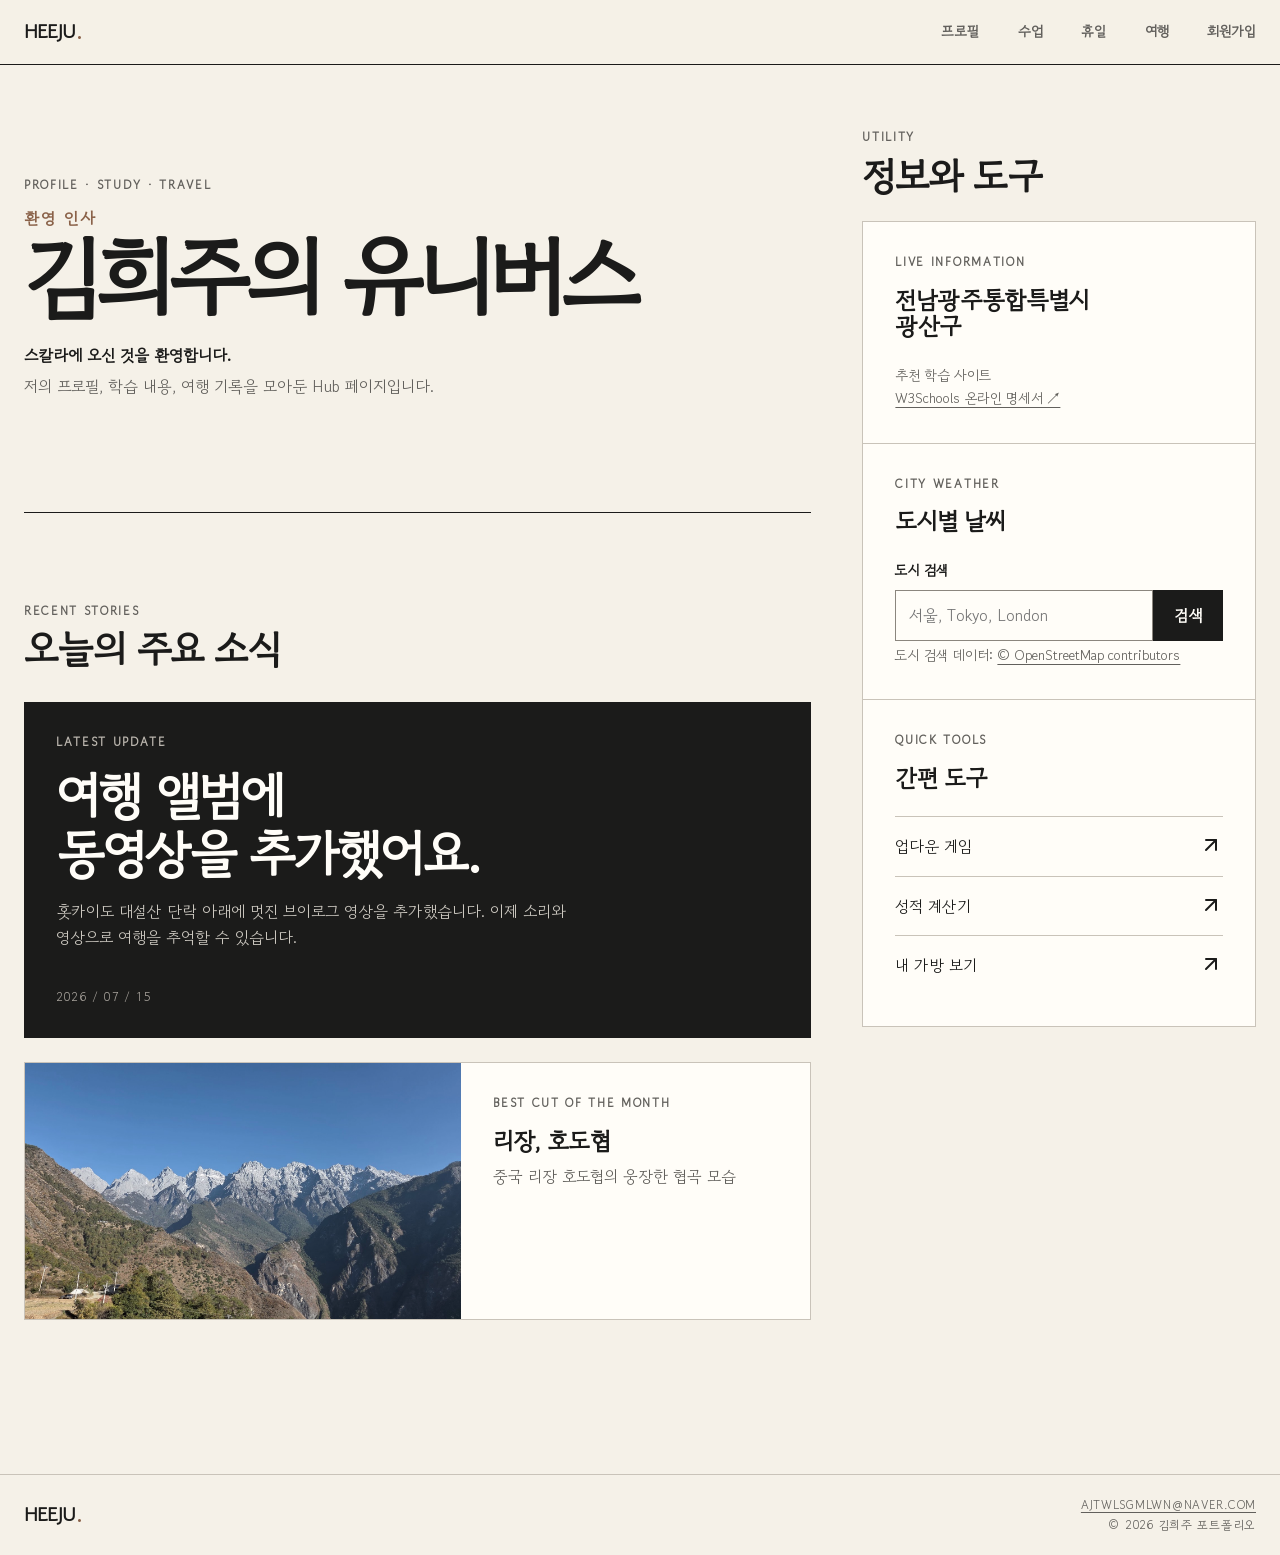
==== html/index.html @ 044ea1df "form 테두리 제거" ====
<!doctype html>
<html lang="ko">
  <head>
    <meta charset="UTF-8" />
    <meta name="viewport" content="width=device-width, initial-scale=1.0" />
    <meta name="description" content="김희주의 개인 포털" />
    <meta name="author" content="김희주" />
    <title>Welcome SKALA</title>
    <link rel="stylesheet" href="../css/style.css" />
  </head>
  <body>
    <header class="site-header">
      <div class="layout-container site-header__inner">
        <a
          class="site-brand"
          href="./index.html"
          aria-label="김희주의 유니버스 홈"
          aria-current="page"
          >HEEJU<span>.</span></a
        >
        <nav class="site-nav" aria-label="주요 메뉴">
          <ul>
            <li><a href="./myProfile.html">프로필</a></li>
            <li><a href="./myClass.html">수업</a></li>
            <li><a href="./holiday.html">휴일</a></li>
            <li><a href="./myTrip.html">여행</a></li>
            <li><a href="./signUp.html">회원가입</a></li>
          </ul>
        </nav>
      </div>
    </header>

    <main class="home-main">
        <div class="layout-container">
        <div class="home-dashboard">
          <div class="home-dashboard__primary">
            <section class="home-hero" aria-labelledby="home-title">
              <div class="home-hero__copy">
                <p class="eyebrow">PROFILE · STUDY · TRAVEL</p>
                <h1 id="home-title"><span>환영 인사</span>김희주의 유니버스</h1>
                <p class="home-hero__welcome">스칼라에 오신 것을 환영합니다.</p>
                <p class="hero-description">
                  저의 프로필, 학습 내용, 여행 기록을 모아둔 Hub 페이지입니다.
                </p>
              </div>
            </section>

            <section class="home-content" aria-labelledby="news-title">
              <div class="section-heading">
                <p class="eyebrow">RECENT STORIES</p>
                <h2 id="news-title">오늘의 주요 소식</h2>
              </div>
              <div class="content-grid">
                <article class="home-update-card">
                  <p class="eyebrow">LATEST UPDATE</p>
                  <h3>여행 앨범에<br />동영상을 추가했어요.</h3>
                  <p>
                    홋카이도 대설산 단락 아래에 멋진 브이로그 영상을
                    추가했습니다. 이제 소리와 영상으로 여행을 추억할 수
                    있습니다.
                  </p>
                  <time datetime="2026-07-15">2026 / 07 / 15</time>
                </article>
                <article class="home-photo-card">
                  <img
                    src="../media/리장.jpg"
                    alt="중국 리장 호도협의의 웅장한 협곡 모습(2025년 촬영)"
                  />
                  <div>
                    <p class="eyebrow">BEST CUT OF THE MONTH</p>
                    <h3>리장, 호도협</h3>
                    <p>중국 리장 호도협의 웅장한 협곡 모습</p>
                  </div>
                </article>
              </div>
            </section>
          </div>

          <aside class="home-utility" aria-labelledby="utility-title">
            <div class="section-heading section-heading--compact">
              <p class="eyebrow">UTILITY</p>
              <h2 id="utility-title">정보와 도구</h2>
            </div>
            <div class="utility-grid">
              <article class="home-location-panel">
                <p class="eyebrow">LIVE INFORMATION</p>
                <h3>전남광주통합특별시<br />광산구</h3>
                <p>
                  추천 학습 사이트<br /><a
                    href="https://www.w3schools.com"
                    target="_blank"
                    rel="noopener noreferrer"
                    >W3Schools 온라인 명세서 ↗</a
                  >
                </p>
              </article>
              <article class="home-weather-panel">
                <p class="eyebrow">CITY WEATHER</p>
                <h3>도시별 날씨</h3>
                <form id="city-search-form">
                  <label for="city-search-input">도시 검색</label>
                  <div class="search-row">
                    <input
                      type="text"
                      id="city-search-input"
                      placeholder="서울, Tokyo, London"
                      required
                    /><button type="submit">검색</button>
                  </div>
                </form>
                <select
                  id="city-select"
                  aria-label="검색 결과에서 도시 선택"
                  hidden
                >
                  <option value="">
                    -- 검색 결과에서 도시를 선택해주세요 --
                  </option>
                </select>
                <div id="weather-box" aria-live="polite" hidden></div>
                <small
                  >도시 검색 데이터:
                  <a
                    href="https://www.openstreetmap.org/copyright"
                    target="_blank"
                    rel="noopener noreferrer"
                    >© OpenStreetMap contributors</a
                  ></small
                >
              </article>
              <article class="home-tools-panel">
                <p class="eyebrow">QUICK TOOLS</p>
                <h3>간편 도구</h3>
                <button type="button" onclick="startUpDownGame()">
                  <span>업다운 게임</span>
                  <svg class="ui-icon" aria-hidden="true" viewBox="0 0 24 24">
                    <path d="M7 17 17 7" />
                    <path d="M7 7h10v10" />
                  </svg>
                </button>
                <button type="button" onclick="calculateGrade()">
                  <span>성적 계산기</span>
                  <svg class="ui-icon" aria-hidden="true" viewBox="0 0 24 24">
                    <path d="M7 17 17 7" />
                    <path d="M7 7h10v10" />
                  </svg>
                </button>
                <button type="button" onclick="showMyBag()">
                  <span>내 가방 보기</span>
                  <svg class="ui-icon" aria-hidden="true" viewBox="0 0 24 24">
                    <path d="M7 17 17 7" />
                    <path d="M7 7h10v10" />
                  </svg>
                </button>
              </article>
            </div>
          </aside>
        </div>
      </main>
    </div>

    <footer class="site-footer">
      <div class="layout-container site-footer__inner">
        <p class="site-brand">HEEJU<span>.</span></p>
        <div class="site-footer__meta">
          <a href="mailto:ajtwlsgmlwn@naver.com">AJTWLSGMLWN@NAVER.COM</a
          ><small>© 2026 김희주 포트폴리오</small>
        </div>
      </div>
    </footer>
    <script src="../script/upDown.js"></script>
    <script src="../script/grade.js"></script>
    <script src="../script/bag.js"></script>
    <script type="module" src="../script/realtimeInfo.js"></script>
    <script src="../script/backToTop.js"></script>
  </body>
</html>
---- css/style.css ----
@import url("https://fonts.googleapis.com/css2?family=Gowun+Dodum&display=swap");

/* ================================================================
   1. DESIGN TOKENS
   Shared values only. Page-specific values stay with their blocks.
   ================================================================ */

:root {
  --color-ink: #1b1b1a;
  --color-paper: #f5f1e8;
  --color-surface: #fffdf8;
  --color-muted: #62605c;
  --color-line: #c9c3b9;
  --color-line-strong: #8b867e;
  --color-accent: #8a6249;
  --color-accent-dark: #6f4d39;
  --color-mark: #e8dcc5;
  --color-error: #8c2f2f;

  --font-sans: "Gowun Dodum", -apple-system, BlinkMacSystemFont, "Segoe UI", sans-serif;
  --font-size-sm: 0.875rem;
  --font-size-xs: 0.75rem;
  --line-height-body: 1.65;

  --space-1: 0.5rem;
  --space-2: 1rem;
  --space-3: 1.5rem;
  --space-4: 2rem;
  --space-5: 3rem;
  --space-6: 4rem;
  --space-7: 6rem;

  --layout-max: 80rem;
  --content-max: 52rem;
  --border: 1px solid var(--color-line);
  --shadow-card: 0 0.75rem 2rem rgb(27 27 26 / 8%);
  --transition-fast: 200ms ease-out;
  --transition-base: 240ms ease-out;
}

/* ================================================================
   2. RESET AND DOCUMENT DEFAULTS
   Only intrinsic element behavior belongs here.
   ================================================================ */

*,
*::before,
*::after {
  box-sizing: border-box;
}

html {
  color-scheme: light;
  scroll-behavior: smooth;
}

body {
  min-width: 20rem;
  min-height: 100dvh;
  margin: 0;
  display: flex;
  flex-direction: column;
  overflow-wrap: break-word;
  color: var(--color-ink);
  background: var(--color-paper);
  font-family: var(--font-sans);
  line-height: var(--line-height-body);
  word-break: keep-all;
}

body > .layout-container {
  flex: 1 0 auto;
}

h1,
h2,
h3,
p,
figure,
dl,
dd {
  margin: 0;
}

ul,
ol {
  margin: 0;
}

a {
  color: inherit;
  text-decoration-thickness: 1px;
  text-underline-offset: 0.2em;
}

a:hover {
  text-decoration-color: var(--color-accent);
}

button,
input,
select,
textarea {
  font: inherit;
}

button,
input[type="submit"],
input[type="reset"] {
  cursor: pointer;
}

img,
video {
  display: block;
  max-width: 100%;
  height: auto;
}

audio {
  max-width: 100%;
}

:focus-visible {
  outline: 2px solid var(--color-accent);
  outline-offset: 3px;
}

::selection {
  color: var(--color-surface);
  background: var(--color-accent-dark);
}

.ui-icon {
  width: 1.15rem;
  height: 1.15rem;
  flex: 0 0 auto;
  fill: none;
  stroke: currentColor;
  stroke-width: 2;
  stroke-linecap: round;
  stroke-linejoin: round;
}

.back-to-top {
  --footer-lift: 0px;

  position: fixed;
  right: clamp(1rem, 3vw, 2rem);
  bottom: clamp(1rem, 3vw, 2rem);
  z-index: 100;
  width: 3rem;
  height: 3rem;
  padding: 0;
  display: grid;
  place-items: center;
  border: 1px solid var(--color-ink);
  border-radius: 0;
  color: var(--color-surface);
  background: var(--color-ink);
  box-shadow: var(--shadow-card);
  font-size: 1.25rem;
  line-height: 1;
  opacity: 0;
  pointer-events: none;
  transform: translateY(calc(var(--footer-lift) + 0.75rem));
  transition: background var(--transition-fast), opacity var(--transition-fast);
}

.back-to-top .ui-icon {
  width: 1.35rem;
  height: 1.35rem;
  transition: transform 160ms ease-out;
}

.back-to-top.is-visible {
  opacity: 1;
  pointer-events: auto;
  transform: translateY(var(--footer-lift));
}

.back-to-top:hover {
  background: var(--color-accent-dark);
  transform: translateY(var(--footer-lift));
}

.back-to-top:hover .ui-icon {
  transform: translateY(-2px);
}

/* ================================================================
   3. SHARED TYPOGRAPHY
   ================================================================ */

h1,
h2,
h3 {
  line-height: 1.12;
  text-wrap: balance;
}

h1 {
  font-size: clamp(2.5rem, 6vw, 4.75rem);
  letter-spacing: -0.055em;
}

h2 {
  font-size: clamp(1.65rem, 3vw, 2.5rem);
  letter-spacing: -0.04em;
}

h3 {
  font-size: clamp(1.15rem, 2vw, 1.5rem);
  letter-spacing: -0.025em;
}

.eyebrow {
  color: var(--color-muted);
  font-size: var(--font-size-xs);
  font-weight: 700;
  letter-spacing: 0.14em;
  line-height: 1.4;
  text-transform: uppercase;
}

small,
.form-hint {
  color: var(--color-muted);
  font-size: var(--font-size-xs);
}

mark {
  padding: 0.08em 0.28em;
  color: inherit;
  background: var(--color-mark);
}

/* ================================================================
   4. SHARED LAYOUT
   layout-* controls width/position. It does not style content.
   ================================================================ */

.layout-container {
  width: min(calc(100% - 3rem), var(--layout-max));
  margin-inline: auto;
}

.page-main {
  width: 100%;
  max-width: 70rem;
  margin-inline: auto;
  padding-block: clamp(var(--space-4), 5vw, var(--space-6));
  text-align: center;
}

.page-main--narrow {
  max-width: var(--content-max);
}

.page-heading {
  max-width: 46rem;
  margin-inline: auto;
  margin-bottom: clamp(var(--space-4), 4vw, var(--space-5));
  animation: enter-up 420ms ease-out both;
}

.page-heading .eyebrow {
  margin-bottom: var(--space-2);
}

.page-heading h1 {
  margin-bottom: var(--space-3);
}

.page-heading > p:last-child {
  max-width: 40rem;
  margin-inline: auto;
  color: var(--color-muted);
  font-size: clamp(1rem, 2vw, 1.125rem);
}

.section-heading {
  margin-inline: auto;
  margin-bottom: var(--space-4);
  text-align: center;
}

.section-heading .eyebrow {
  margin-bottom: var(--space-1);
}

.section-heading--compact {
  margin-bottom: var(--space-3);
}

.page-main > section + section {
  margin-top: clamp(var(--space-6), 9vw, var(--space-7));
}

/* ================================================================
   5. SHARED SITE REGIONS
   site-* is reused without page-specific layout assumptions.
   ================================================================ */

.site-header {
  position: relative;
  z-index: 100;
  flex: 0 0 auto;
  border-bottom: 1px solid var(--color-ink);
  background: rgb(245 241 232 / 96%);
}

.site-header__inner {
  min-height: 4rem;
  display: flex;
  align-items: center;
  justify-content: space-between;
  gap: var(--space-4);
}

.site-brand {
  flex: 0 0 auto;
  color: var(--color-ink);
  font-size: 1.25rem;
  font-weight: 700;
  letter-spacing: -0.045em;
  line-height: 1;
  text-decoration: none;
}

.site-brand span {
  color: var(--color-accent);
}

a.site-brand {
  padding: 0.12em 0.18em;
  margin: -0.12em -0.18em;
  background-image: linear-gradient(var(--color-mark), var(--color-mark));
  background-position: left center;
  background-repeat: no-repeat;
  background-size: 0 100%;
  transition: background-size 240ms ease-out;
}

a.site-brand:hover,
a.site-brand:focus-visible {
  background-size: 100% 100%;
}

.site-nav {
  min-width: 0;
  align-self: stretch;
}

.site-nav ul {
  height: 100%;
  padding: 0;
  display: flex;
  align-items: stretch;
  gap: clamp(1.25rem, 3vw, 2.75rem);
  list-style: none;
}

.site-nav li {
  display: flex;
  align-items: center;
}

.site-nav a {
  position: relative;
  padding: 0.1em 0.16em;
  margin: -0.1em -0.16em;
  display: flex;
  align-items: center;
  color: var(--color-muted);
  background-image: linear-gradient(var(--color-mark), var(--color-mark));
  background-position: left center;
  background-repeat: no-repeat;
  background-size: 0 100%;
  font-size: var(--font-size-sm);
  font-weight: 600;
  text-decoration: none;
  transition: color var(--transition-fast), background-size 240ms ease-out;
}

.site-nav a:hover,
.site-nav a[aria-current="page"] {
  color: var(--color-ink);
}

.site-nav a:hover,
.site-nav a:focus-visible,
.site-nav a[aria-current="page"] {
  background-size: 100% 100%;
}

.site-footer {
  flex: 0 0 auto;
  border-top: var(--border);
}

.site-footer__inner {
  min-height: 5rem;
  padding-block: var(--space-2);
  display: flex;
  align-items: center;
  justify-content: space-between;
  gap: var(--space-4);
}

.site-footer__meta {
  display: flex;
  flex-direction: column;
  align-items: flex-end;
  color: var(--color-muted);
  font-size: var(--font-size-xs);
  letter-spacing: 0.06em;
}

/* ================================================================
   6. SHARED CONTENT COMPONENTS
   ================================================================ */

.profile-section {
  padding-top: var(--space-4);
  border-top: 1px solid var(--color-line-strong);
}

.profile-section + .profile-section {
  margin-top: var(--space-5);
}

.profile-section ul,
.profile-section ol {
  display: inline-block;
  padding-left: 1.4rem;
  text-align: left;
}

.profile-section li + li {
  margin-top: var(--space-1);
}

.profile-section dl {
  display: grid;
  grid-template-columns: minmax(6rem, 0.28fr) 1fr;
  border-top: var(--border);
  text-align: left;
}

.profile-section dt,
.profile-section dd {
  padding-block: var(--space-3);
  border-bottom: var(--border);
}

.profile-section dt {
  padding-right: var(--space-3);
  font-weight: 700;
}

.profile-section dd {
  color: var(--color-muted);
}

/* ================================================================
   7. SHARED FORM AND TABLE COMPONENTS
   ================================================================ */

.signup-form {
  display: grid;
  gap: var(--space-4);
  text-align: left;
}

.form-required-note,
.form-submit-note {
  color: var(--color-muted);
  font-size: var(--font-size-sm);
}

.form-required-note {
  margin-bottom: calc(var(--space-3) * -1);
  text-align: right;
}

.required-mark,
.form-required-note span {
  color: var(--color-error);
}

.optional-mark {
  margin-left: 0.35rem;
  color: var(--color-muted);
  font-size: var(--font-size-xs);
  font-weight: 400;
}

.signup-form fieldset {
  min-width: 0;
  margin: 0;
  padding: var(--space-4);
  border: var(--border);
  background: rgb(255 253 248 / 62%);
}

.signup-form legend {
  padding-inline: var(--space-1);
  font-size: 1.25rem;
  font-weight: 700;
}

.signup-form legend span {
  margin-right: 0.4rem;
  color: var(--color-accent);
  font-size: var(--font-size-xs);
  letter-spacing: 0.08em;
  vertical-align: middle;
}

.fieldset-description {
  margin-bottom: var(--space-4);
  color: var(--color-muted);
  font-size: var(--font-size-sm);
}

.form-grid {
  display: grid;
  gap: var(--space-3);
}

.form-grid--two {
  grid-template-columns: repeat(2, minmax(0, 1fr));
}

.form-grid + .form-field {
  margin-top: var(--space-3);
}

.form-grid .form-field + .form-field {
  margin-top: 0;
}

.form-field + .form-field {
  margin-top: var(--space-3);
}

.form-field > label,
.form-label {
  display: block;
  margin-bottom: var(--space-1);
  font-size: var(--font-size-sm);
  font-weight: 700;
}

.form-hint {
  display: block;
  margin-top: 0.35rem;
}

.form-error {
  min-height: 1.25rem;
  margin-top: 0.25rem;
  display: block;
  color: var(--color-error);
  font-size: var(--font-size-xs);
}

.form-counter {
  margin-top: 0.35rem;
  display: block;
  color: var(--color-muted);
  font-size: var(--font-size-xs);
  text-align: right;
}

.visually-hidden {
  position: absolute;
  width: 1px;
  height: 1px;
  padding: 0;
  margin: -1px;
  overflow: hidden;
  clip: rect(0 0 0 0);
  white-space: nowrap;
  border: 0;
}

.signup-form input[type="text"],
.signup-form input[type="password"],
.signup-form input[type="date"],
.signup-form select,
.signup-form textarea,
.home-weather-panel input,
.home-weather-panel select {
  width: 100%;
  min-height: 2.9rem;
  padding: 0.7rem 0.8rem;
  border: 1px solid var(--color-line-strong);
  border-radius: 0;
  color: var(--color-ink);
  background: var(--color-surface);
}

.signup-form textarea {
  min-height: 8rem;
  resize: none;
}

.signup-form input:focus,
.signup-form select:focus,
.signup-form textarea:focus {
  border-color: var(--color-accent);
  outline: 0;
}

.home-weather-panel input:focus,
.home-weather-panel select:focus {
  border-color: var(--color-accent);
  outline: 0;
}

.signup-form input[aria-invalid="true"] {
  border-color: var(--color-error);
}

.password-field {
  position: relative;
}

.password-field input {
  padding-right: 4.75rem;
}

.password-toggle {
  position: absolute;
  top: 50%;
  right: 0.45rem;
  min-width: 3.5rem;
  min-height: 2rem;
  padding-inline: 0.65rem;
  border: 0;
  color: var(--color-muted);
  background: transparent;
  font-size: var(--font-size-xs);
  font-weight: 700;
  transform: translateY(-50%);
}

.password-toggle:hover {
  color: var(--color-accent-dark);
  background: var(--color-paper);
}

.form-email {
  display: grid;
  grid-template-columns: minmax(0, 1fr) auto minmax(10rem, 0.8fr);
  align-items: center;
  gap: var(--space-1);
}

.form-email #emailCustomDomain {
  grid-column: 1 / -1;
}

.choice-group {
  display: flex;
  flex-wrap: wrap;
  gap: var(--space-1) var(--space-3);
}

.choice-group--stacked {
  flex-direction: column;
  align-items: flex-start;
}

.choice-group label {
  display: inline-flex;
  align-items: center;
  gap: 0.4rem;
  color: var(--color-muted);
  font-size: var(--font-size-sm);
}

.choice-group input {
  accent-color: var(--color-accent-dark);
}

.choice-group--cards {
  display: grid;
  grid-template-columns: repeat(3, minmax(0, 1fr));
  gap: var(--space-1);
}

.choice-group--cards label {
  position: relative;
  min-height: 3rem;
  padding: 0.7rem 0.8rem;
  justify-content: space-between;
  border: var(--border);
  background: var(--color-surface);
  cursor: pointer;
  transition: border-color var(--transition-fast), background var(--transition-fast);
}

.choice-group--cards input {
  position: absolute;
  width: 1px;
  height: 1px;
  margin: -1px;
  overflow: hidden;
  clip: rect(0 0 0 0);
  white-space: nowrap;
  opacity: 0;
}

.choice-group--cards label:focus-within {
  outline: 2px solid var(--color-accent);
  outline-offset: 2px;
}

.choice-check {
  opacity: 0;
  transform: scale(0.75);
  transition: opacity var(--transition-fast), transform var(--transition-fast);
}

.choice-group--cards label:has(input:checked) .choice-check {
  opacity: 1;
  transform: scale(1);
}

.choice-group--cards label:hover,
.choice-group--cards label:has(input:checked) {
  border-color: var(--color-accent);
  color: var(--color-ink);
  background: var(--color-mark);
}

.choice-group--interests {
  grid-template-columns: repeat(2, minmax(0, 1fr));
}

.choice-group--gender {
  grid-template-columns: repeat(2, minmax(0, 1fr));
}

.form-actions {
  display: flex;
  flex-wrap: wrap;
  gap: var(--space-1);
}

.form-submit-note {
  margin-bottom: calc(var(--space-3) * -1);
}

.form-actions input[type="submit"] {
  flex: 1 1 14rem;
}

.form-actions input,
.home-weather-panel button {
  min-height: 2.9rem;
  padding: 0.7rem 1.25rem;
  border: 1px solid var(--color-ink);
  border-radius: 0;
  font-weight: 700;
  transition: color var(--transition-fast), background var(--transition-fast), transform var(--transition-fast);
}

.form-actions input[type="submit"],
.home-weather-panel button {
  color: var(--color-surface);
  background: var(--color-ink);
}

.form-actions input[type="reset"] {
  color: var(--color-ink);
  background: transparent;
}

.form-actions input:hover,
.home-weather-panel button:hover {
  transform: translateY(-1px);
}

.form-actions input[type="submit"]:hover,
.home-weather-panel button:hover {
  background: var(--color-accent-dark);
}

.form-actions input[type="reset"]:hover {
  background: var(--color-surface);
}

.table-scroll {
  width: min(100%, 56rem);
  margin-inline: auto;
  overflow-x: auto;
  border: var(--border);
  background: var(--color-surface);
  box-shadow: 0 0.5rem 1.5rem rgb(27 27 26 / 5%);
  scrollbar-color: var(--color-line-strong) var(--color-paper);
}

.class-table {
  width: 100%;
  min-width: 54rem;
  border-collapse: separate;
  border-spacing: 0;
  table-layout: fixed;
}

.class-table caption {
  padding: var(--space-2) var(--space-3);
  color: var(--color-muted);
  background: var(--color-paper);
  font-size: var(--font-size-sm);
  font-weight: 600;
  text-align: center;
}

.class-table th,
.class-table td {
  padding: 0.8rem var(--space-2);
  border-left: 1px solid var(--color-line);
  border-bottom: 1px solid var(--color-line);
  line-height: 1.45;
  text-align: center;
  vertical-align: middle;
}

.class-table tr > :first-child {
  border-left: 0;
  box-shadow: none;
}

.class-table thead th {
  position: sticky;
  top: 0;
  z-index: 1;
  border-top: 1px solid var(--color-ink);
  border-bottom-color: var(--color-ink);
  color: var(--color-surface);
  background: var(--color-ink);
  font-size: var(--font-size-sm);
  letter-spacing: 0.04em;
}

.class-table thead th:first-child {
  width: 6rem;
}

.class-table tbody th {
  width: 6rem;
  color: var(--color-muted);
  background: #f1eee7;
  font-size: var(--font-size-xs);
  font-weight: 700;
  letter-spacing: 0.02em;
  white-space: nowrap;
}

.class-table tbody th time {
  display: block;
  color: inherit;
  font: inherit;
  line-height: 1.35;
}

.class-table tbody th time + .visually-hidden + time {
  margin-top: 0.2rem;
}

.class-table tbody th time + .visually-hidden + time::before {
  color: var(--color-line-strong);
  content: "~ ";
  font-weight: 400;
}

.class-table__course {
  color: var(--color-ink);
  font-size: var(--font-size-sm);
  font-weight: 700;
  transition: box-shadow var(--transition-fast), filter var(--transition-fast);
}

.class-table__course:hover {
  position: relative;
  box-shadow: inset 0 0 0 2px var(--color-accent);
  filter: brightness(0.98);
}

.class-table__empty {
  color: var(--color-muted);
  background: #f5f2ec;
  font-size: var(--font-size-xs);
}

.class-table__course--team {
  background: #eee6d8;
}

.class-table__course--frontend {
  background: #e5eee7;
}

.class-table__course--data {
  background: #e4ebf0;
}

.class-table__course--backend {
  background: #eee8e1;
}

.class-table__course--cloud {
  background: #e9e7ef;
}

.class-table__course--ai {
  background: #efe6e4;
}

.class-table__break th,
.class-table__break td {
  color: var(--color-accent-dark);
  background: var(--color-mark);
  font-size: var(--font-size-xs);
  font-weight: 700;
  letter-spacing: 0.12em;
}

.class-table tbody tr:last-child > *,
.class-table tbody tr:nth-last-child(2) > td[rowspan="2"],
.class-table tbody tr:nth-last-child(3) > td[rowspan="3"],
.class-table tbody tr:nth-last-child(4) > td[rowspan="4"] {
  border-bottom: 0;
}

/* ================================================================
   8. HOME PAGE — page-specific classes use the home-* prefix.
   ================================================================ */

.home-main {
  padding-bottom: var(--space-6);
}

.home-main .section-heading,
.home-utility .section-heading {
  margin-inline: 0;
  text-align: left;
}

.home-dashboard {
  display: grid;
  grid-template-columns: minmax(0, 8fr) minmax(18rem, 4fr);
  gap: clamp(var(--space-4), 4vw, var(--space-6));
  align-items: start;
}

.home-dashboard__primary {
  min-width: 0;
}

.home-hero {
  min-height: 28rem;
  padding-block: clamp(var(--space-4), 5vw, var(--space-6));
  display: flex;
  align-items: center;
  border-bottom: 1px solid var(--color-ink);
}

.home-hero__copy {
  max-width: 48rem;
  animation: enter-up 480ms ease-out both;
}

.home-hero__copy > .eyebrow {
  margin-bottom: var(--space-2);
}

.home-hero h1 {
  margin-bottom: var(--space-3);
  font-size: clamp(3.25rem, 7vw, 6.5rem);
  line-height: 0.94;
  letter-spacing: -0.07em;
}

.home-hero h1 span {
  display: block;
  margin-bottom: 0.5rem;
  color: var(--color-accent);
  font-size: 0.18em;
  letter-spacing: 0.12em;
  line-height: 1;
}

.home-hero__welcome {
  margin-bottom: 0.3rem;
  font-weight: 700;
}

.hero-description {
  max-width: 36rem;
  color: var(--color-muted);
}

.home-content {
  padding-block: clamp(var(--space-5), 7vw, var(--space-7));
}

.content-grid {
  display: grid;
  gap: var(--space-3);
}

.home-update-card {
  min-height: 21rem;
  padding: clamp(var(--space-3), 4vw, var(--space-4));
  display: flex;
  flex-direction: column;
  color: var(--color-surface);
  background: var(--color-ink);
}

.home-update-card .eyebrow {
  color: #bbb6ae;
}

.home-update-card h3 {
  margin-block: var(--space-2);
  color: inherit;
  font-size: clamp(2rem, 4vw, 3.2rem);
  letter-spacing: -0.055em;
}

.home-update-card > p:not(.eyebrow) {
  max-width: 34rem;
  color: #ccc8c0;
}

.home-update-card time {
  margin-top: auto;
  color: #aaa59e;
  font-size: var(--font-size-xs);
  letter-spacing: 0.1em;
}

.home-photo-card {
  display: grid;
  grid-template-columns: minmax(0, 1fr) minmax(15rem, 0.8fr);
  border: var(--border);
  background: var(--color-surface);
  transition: transform var(--transition-base), box-shadow var(--transition-base);
}

.home-photo-card:hover {
  transform: translateY(-3px);
  box-shadow: var(--shadow-card);
}

.home-photo-card img {
  width: 100%;
  height: 100%;
  min-height: 16rem;
  object-fit: cover;
  filter: saturate(0.75);
}

.home-photo-card > div {
  padding: var(--space-4);
}

.home-photo-card h3 {
  margin-block: var(--space-2) var(--space-1);
}

.home-photo-card > div > p:last-child {
  color: var(--color-muted);
}

.home-utility {
  position: sticky;
  top: var(--space-3);
  padding-top: clamp(var(--space-4), 5vw, var(--space-6));
}

.utility-grid {
  border: var(--border);
  background: var(--color-surface);
}

.utility-grid article {
  padding: var(--space-4);
}

.utility-grid article + article {
  border-top: var(--border);
}

.utility-grid h3 {
  margin-block: var(--space-2) var(--space-3);
}

.home-location-panel > p:last-child,
.home-weather-panel small {
  color: var(--color-muted);
  font-size: var(--font-size-sm);
}

.home-location-panel a,
.home-weather-panel a {
  text-decoration: underline;
}

.home-weather-panel label {
  display: block;
  margin-bottom: var(--space-1);
  font-size: var(--font-size-sm);
  font-weight: 700;
}

.search-row {
  position: relative;
  display: grid;
  grid-template-columns: minmax(0, 1fr) auto;
}

.search-row input:focus,
.search-row button:focus {
  outline: 0;
}

#city-select {
  margin-top: var(--space-2);
}

#weather-box {
  min-height: 5.5rem;
  margin-block: var(--space-2);
  padding: var(--space-2);
  color: var(--color-muted);
  background: var(--color-paper);
  font-size: var(--font-size-sm);
}

#weather-box h3 {
  margin-bottom: var(--space-1);
  color: var(--color-ink);
  font-size: 1rem;
}

#weather-box p + p {
  margin-top: 0.25rem;
}

.home-tools-panel button {
  width: 100%;
  padding: var(--space-2) 0;
  display: flex;
  justify-content: space-between;
  border: 0;
  border-top: var(--border);
  color: var(--color-ink);
  background: transparent;
  text-align: left;
  transition: color var(--transition-fast), padding var(--transition-fast);
}

.home-tools-panel button > span:first-child {
  padding: 0.08em 0.16em;
  margin: -0.08em -0.16em;
  background-image: linear-gradient(var(--color-mark), var(--color-mark));
  background-position: left center;
  background-repeat: no-repeat;
  background-size: 0 100%;
  transition: background-size 240ms ease-out;
}

.home-tools-panel button:hover > span:first-child,
.home-tools-panel button:focus-visible > span:first-child {
  background-size: 100% 100%;
}

.home-tools-panel button:hover {
  padding-inline: var(--space-1);
  color: var(--color-accent-dark);
}

.home-tools-panel .ui-icon {
  width: 1.5rem;
  height: 1.5rem;
}

/* ================================================================
   9. HOLIDAY PAGE — only schedule composition lives here.
   ================================================================ */

.holiday-schedule__grid {
  display: grid;
  grid-template-columns: repeat(3, minmax(0, 1fr));
  gap: var(--space-3);
}

.schedule-card {
  min-width: 0;
  padding-top: var(--space-3);
  border-top: 2px solid var(--color-ink);
}

.schedule-card h3 {
  margin-bottom: var(--space-3);
}

.schedule-item {
  padding-block: var(--space-2);
  border-top: var(--border);
}

.schedule-item time {
  display: block;
  margin-bottom: 0.25rem;
  color: var(--color-accent-dark);
  font-size: var(--font-size-xs);
  font-weight: 700;
  letter-spacing: 0.08em;
}

/* ================================================================
   10. TRIP PAGE — trip-card never affects unrelated cards.
   ================================================================ */

.trip-main {
  max-width: 68rem;
}

.trip-section-description {
  max-width: 34rem;
  margin: var(--space-2) auto 0;
  color: var(--color-muted);
  font-size: var(--font-size-sm);
}

.trip-soundtrack {
  padding-top: var(--space-4);
  border-top: 1px solid var(--color-line-strong);
}

.trip-soundtrack__bar {
  min-height: 5.5rem;
  padding: var(--space-3) var(--space-4);
  display: grid;
  grid-template-columns: minmax(11rem, 0.4fr) minmax(0, 1fr);
  align-items: center;
  gap: var(--space-4);
  border-block: var(--border);
  background: var(--color-surface);
}

.trip-soundtrack__meta {
  text-align: left;
}

.trip-soundtrack__meta .eyebrow {
  margin-bottom: 0.2rem;
}

.trip-soundtrack__meta > p:last-child {
  color: var(--color-ink);
  font-size: var(--font-size-sm);
  font-weight: 700;
}

.trip-soundtrack audio {
  width: 100%;
}

.trip-gallery {
  padding-top: var(--space-4);
  border-top: 1px solid var(--color-line-strong);
}

.trip-grid {
  display: grid;
  grid-template-columns: repeat(3, minmax(0, 1fr));
  gap: var(--space-3);
}

.trip-card {
  min-width: 0;
  overflow: hidden;
  border: var(--border);
  background: var(--color-surface);
  transition: transform var(--transition-base), box-shadow var(--transition-base), border-color var(--transition-base);
}

.trip-card__preview {
  width: 100%;
  padding: 0;
  display: block;
  overflow: hidden;
  border: 0;
  color: inherit;
  background: transparent;
  cursor: zoom-in;
}

.trip-card__preview:focus-visible {
  position: relative;
  z-index: 1;
  outline-offset: -4px;
}

.trip-card:hover {
  transform: translateY(-5px);
  border-color: var(--color-line-strong);
  box-shadow: var(--shadow-card);
}

.trip-card img {
  width: 100%;
  aspect-ratio: 4 / 3;
  object-fit: cover;
  filter: saturate(0.78);
  transition: filter var(--transition-base), transform var(--transition-base);
}

.trip-card:hover img {
  filter: saturate(0.95);
  transform: scale(1.015);
}

.trip-card video {
  width: 100%;
  aspect-ratio: 16 / 9;
  object-fit: cover;
  background: var(--color-ink);
}

.trip-card figcaption {
  min-height: 4rem;
  padding: var(--space-2);
  display: grid;
  grid-template-columns: auto minmax(0, 1fr) auto;
  align-items: center;
  gap: var(--space-2);
  color: var(--color-muted);
  font-size: var(--font-size-xs);
  text-align: left;
}

.trip-card__index {
  color: var(--color-accent-dark);
  font-weight: 700;
  letter-spacing: 0.08em;
}

.trip-card__place {
  overflow: hidden;
  color: var(--color-ink);
  font-size: var(--font-size-sm);
  font-weight: 700;
  text-overflow: ellipsis;
  white-space: nowrap;
}

.trip-card figcaption time {
  font-size: var(--font-size-xs);
  letter-spacing: 0.05em;
}

.trip-vlog {
  padding-top: var(--space-4);
  border-top: 1px solid var(--color-line-strong);
}

.trip-card--video {
  width: min(100%, 60rem);
  max-width: none;
  margin-inline: auto;
}

.trip-card--video:hover {
  transform: none;
}

.is-lightbox-open {
  overflow: hidden;
}

.trip-lightbox {
  width: min(calc(100% - 2rem), 72rem);
  max-width: none;
  max-height: calc(100dvh - 2rem);
  padding: 0;
  overflow: visible;
  border: 0;
  color: var(--color-surface);
  background: transparent;
}

.trip-lightbox[open] {
  animation: lightbox-enter 220ms ease-out both;
}

.trip-lightbox::backdrop {
  background: rgb(17 17 16 / 86%);
  backdrop-filter: blur(4px);
}

.trip-lightbox__frame {
  position: relative;
  padding: 3.5rem 4.5rem var(--space-2);
  background: var(--color-ink);
  box-shadow: 0 1.5rem 4rem rgb(0 0 0 / 30%);
}

.trip-lightbox__figure img {
  width: 100%;
  height: min(72dvh, 48rem);
  object-fit: contain;
  background: #111;
}

.trip-lightbox__figure figcaption {
  min-height: 3.5rem;
  display: flex;
  align-items: center;
  justify-content: space-between;
  gap: var(--space-3);
  color: #c9c4bc;
  font-size: var(--font-size-sm);
}

.trip-lightbox__figure figcaption > span {
  color: var(--color-surface);
  font-weight: 700;
}

.trip-lightbox__close,
.trip-lightbox__nav {
  border: 1px solid rgb(255 255 255 / 36%);
  color: var(--color-surface);
  background: rgb(27 27 26 / 78%);
  font-size: var(--font-size-xs);
  font-weight: 700;
  transition: color var(--transition-fast), background var(--transition-fast), border-color var(--transition-fast);
}

.trip-lightbox__close:hover,
.trip-lightbox__nav:hover {
  border-color: var(--color-surface);
  color: var(--color-ink);
  background: var(--color-surface);
}

.trip-lightbox__close {
  position: absolute;
  top: var(--space-2);
  right: var(--space-2);
  z-index: 1;
  padding: 0.45rem 0.75rem;
}

.trip-lightbox__nav {
  position: absolute;
  top: 50%;
  z-index: 1;
  padding: 0.65rem 0.75rem;
  transform: translateY(-50%);
}

.trip-lightbox__nav--previous {
  left: var(--space-2);
}

.trip-lightbox__nav--next {
  right: var(--space-2);
}

/* ================================================================
   11. RESULT PAGE
   ================================================================ */

.result-main section {
  padding-top: var(--space-4);
  border-top: 1px solid var(--color-line-strong);
}

.result-main section + section {
  margin-top: var(--space-5);
}

.result-main section h2 {
  margin-bottom: var(--space-2);
}

.result-main section p {
  color: var(--color-muted);
}

.result-main section ul {
  display: inline-block;
  margin-top: var(--space-2);
  padding-left: 1.4rem;
  text-align: left;
}

.result-main section li + li {
  margin-top: var(--space-1);
}

/* ================================================================
   12. MOTION
   ================================================================ */

@keyframes enter-up {
  from {
    opacity: 0;
    transform: translateY(1rem);
  }

  to {
    opacity: 1;
    transform: translateY(0);
  }
}

@keyframes lightbox-enter {
  from {
    opacity: 0;
    transform: translateY(0.75rem) scale(0.985);
  }

  to {
    opacity: 1;
    transform: translateY(0) scale(1);
  }
}

/* ================================================================
   13. RESPONSIVE RULES
   Parent layout changes precede child adjustments at each breakpoint.
   ================================================================ */

@media (max-width: 60rem) {
  .home-dashboard {
    grid-template-columns: 1fr;
    gap: 0;
  }

  .home-utility {
    position: static;
    padding-top: 0;
    padding-bottom: var(--space-6);
  }

  .utility-grid {
    display: grid;
    grid-template-columns: repeat(2, minmax(0, 1fr));
  }

  .utility-grid article + article {
    border-top: 0;
    border-left: var(--border);
  }

  .utility-grid .home-tools-panel {
    grid-column: 1 / -1;
    border-top: var(--border);
    border-left: 0;
  }

}

@media (max-width: 49.125rem) {
  .layout-container {
    width: min(calc(100% - 2rem), var(--layout-max));
  }

  .site-header__inner {
    min-height: auto;
    padding-top: var(--space-2);
    flex-wrap: wrap;
    gap: var(--space-2);
  }

  .site-nav {
    width: 100%;
    height: 3rem;
    overflow-x: auto;
    border-top: var(--border);
    scrollbar-width: thin;
  }

  .site-nav ul {
    width: max-content;
    min-width: 100%;
    gap: var(--space-3);
  }

  .page-main {
    padding-block: var(--space-4);
  }

  .page-heading {
    margin-bottom: var(--space-4);
  }

  .home-hero {
    min-height: auto;
    padding-block: var(--space-5);
  }

  .home-hero h1 {
    font-size: clamp(3rem, 16vw, 5rem);
  }

  .home-content {
    padding-block: var(--space-5);
  }

  .home-photo-card {
    grid-template-columns: 1fr;
  }

  .home-photo-card img {
    height: 16rem;
  }

  .utility-grid {
    grid-template-columns: 1fr;
  }

  .utility-grid article + article,
  .utility-grid .home-tools-panel {
    grid-column: auto;
    border-top: var(--border);
    border-left: 0;
  }

  .holiday-schedule__grid,
  .trip-grid {
    grid-template-columns: 1fr;
  }

  .trip-soundtrack__bar {
    grid-template-columns: 1fr;
    gap: var(--space-2);
  }

  .trip-soundtrack__meta {
    text-align: center;
  }

  .trip-lightbox {
    width: min(calc(100% - 1rem), 72rem);
    max-height: calc(100dvh - 1rem);
  }

  .trip-lightbox__frame {
    padding: 3.5rem var(--space-1) var(--space-1);
  }

  .trip-lightbox__figure img {
    height: 68dvh;
  }

  .trip-lightbox__figure figcaption {
    padding-inline: var(--space-1);
  }

  .trip-lightbox__nav--previous {
    left: var(--space-1);
  }

  .trip-lightbox__nav--next {
    right: var(--space-1);
  }

  .profile-section dl {
    grid-template-columns: 1fr;
  }

  .profile-section dt {
    padding-bottom: 0;
    border-bottom: 0;
  }

  .form-email {
    grid-template-columns: minmax(0, 1fr) auto;
  }

  .form-email select {
    grid-column: 1 / -1;
  }

  .form-grid--two,
  .choice-group--cards,
  .choice-group--interests {
    grid-template-columns: 1fr;
  }

  .site-footer__inner {
    padding-block: var(--space-3);
    align-items: flex-start;
    flex-direction: column;
    gap: var(--space-2);
  }

  .site-footer__meta {
    align-items: flex-start;
  }
}

@media (max-width: 30rem) {
  .signup-form fieldset,
  .utility-grid article {
    padding: var(--space-3);
  }

  .trip-soundtrack__bar {
    padding: var(--space-3);
  }

  .search-row {
    grid-template-columns: 1fr;
  }

  .form-actions {
    flex-direction: column;
  }

  .form-actions input {
    width: 100%;
  }
}

@media (prefers-reduced-motion: reduce) {
  html {
    scroll-behavior: auto;
  }

  *,
  *::before,
  *::after {
    animation-duration: 0.01ms !important;
    animation-iteration-count: 1 !important;
    scroll-behavior: auto !important;
    transition-duration: 0.01ms !important;
  }
}
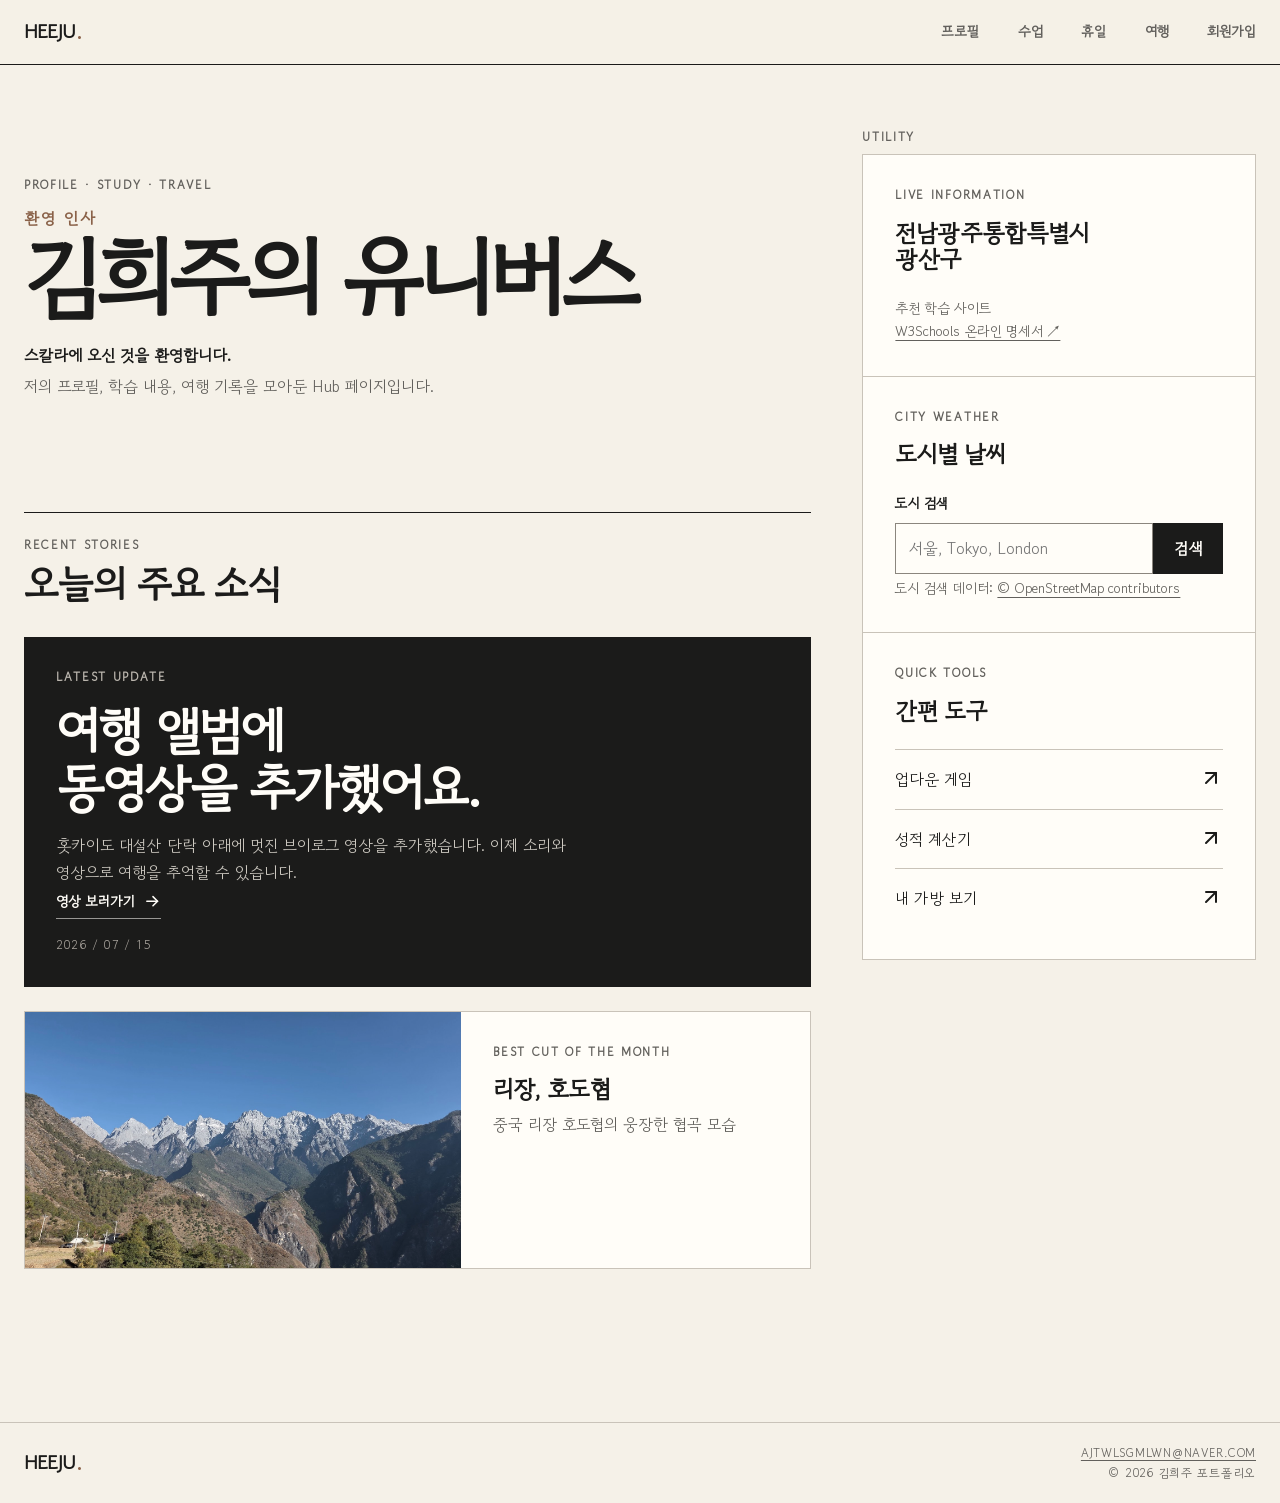
==== commit 669d3c28: "UI/UX 개선" ====
--- a/html/index.html
+++ b/html/index.html
@@ -59,13 +59,29 @@
                     추가했습니다. 이제 소리와 영상으로 여행을 추억할 수
                     있습니다.
                   </p>
+                  <a class="home-update-card__link" href="./myTrip.html#travel-film">
+                    <span>영상 보러가기</span>
+                    <svg class="ui-icon" aria-hidden="true" viewBox="0 0 24 24">
+                      <path d="M5 12h14" />
+                      <path d="m13 6 6 6-6 6" />
+                    </svg>
+                  </a>
                   <time datetime="2026-07-15">2026 / 07 / 15</time>
                 </article>
                 <article class="home-photo-card">
-                  <img
-                    src="../media/리장.jpg"
-                    alt="중국 리장 호도협의의 웅장한 협곡 모습(2025년 촬영)"
-                  />
+                  <button
+                    class="home-photo-card__preview trip-card__preview"
+                    type="button"
+                    data-lightbox-src="../media/리장.jpg"
+                    data-lightbox-title="리장, 호도협"
+                    data-lightbox-year="2025"
+                    aria-label="리장 호도협 사진 크게 보기"
+                  >
+                    <img
+                      src="../media/리장.jpg"
+                      alt="중국 리장 호도협의 웅장한 협곡 모습(2025년 촬영)"
+                    />
+                  </button>
                   <div>
                     <p class="eyebrow">BEST CUT OF THE MONTH</p>
                     <h3>리장, 호도협</h3>
@@ -79,7 +95,7 @@
           <aside class="home-utility" aria-labelledby="utility-title">
             <div class="section-heading section-heading--compact">
               <p class="eyebrow">UTILITY</p>
-              <h2 id="utility-title">정보와 도구</h2>
+              <h2 class="visually-hidden" id="utility-title">정보와 도구</h2>
             </div>
             <div class="utility-grid">
               <article class="home-location-panel">
@@ -159,6 +175,23 @@
       </main>
     </div>
 
+    <dialog
+      class="trip-lightbox trip-lightbox--single"
+      id="trip-lightbox"
+      aria-labelledby="trip-lightbox-title"
+    >
+      <div class="trip-lightbox__frame">
+        <button class="trip-lightbox__close" type="button">닫기</button>
+        <figure class="trip-lightbox__figure">
+          <img id="trip-lightbox-image" alt="" />
+          <figcaption>
+            <span id="trip-lightbox-title"></span>
+            <time id="trip-lightbox-year"></time>
+          </figcaption>
+        </figure>
+      </div>
+    </dialog>
+
     <footer class="site-footer">
       <div class="layout-container site-footer__inner">
         <p class="site-brand">HEEJU<span>.</span></p>
@@ -172,6 +205,7 @@
     <script src="../script/grade.js"></script>
     <script src="../script/bag.js"></script>
     <script type="module" src="../script/realtimeInfo.js"></script>
+    <script src="../script/tripLightbox.js"></script>
     <script src="../script/backToTop.js"></script>
   </body>
 </html>
--- a/css/style.css
+++ b/css/style.css
@@ -742,12 +742,13 @@
 }
 
 .choice-group--gender {
-  grid-template-columns: repeat(2, minmax(0, 1fr));
+  grid-template-columns: repeat(3, minmax(0, 1fr));
 }
 
 .form-actions {
   display: flex;
   flex-wrap: wrap;
+  justify-content: flex-end;
   gap: var(--space-1);
 }
 
@@ -755,43 +756,83 @@
   margin-bottom: calc(var(--space-3) * -1);
 }
 
-.form-actions input[type="submit"] {
-  flex: 1 1 14rem;
-}
-
-.form-actions input,
+.form-actions button[type="submit"] {
+  min-width: 10rem;
+}
+
+.form-actions button,
+.home-weather-panel button {
+  min-height: 2.75rem;
+  padding: 0.6rem 1.1rem;
+  border: 1px solid var(--color-ink);
+  border-radius: 0;
+  font-weight: 700;
+}
+
+.form-actions button {
+  min-width: 7.5rem;
+  position: relative;
+  overflow: hidden;
+  isolation: isolate;
+  color: var(--color-ink);
+  background: transparent;
+}
+
+.form-actions button::before {
+  position: absolute;
+  z-index: 0;
+  inset: 0;
+  background: var(--color-mark);
+  content: "";
+  transform: scaleX(0);
+  transform-origin: left;
+  transition: transform 180ms ease-out;
+}
+
+.form-actions button > span {
+  position: relative;
+  z-index: 1;
+}
+
+.form-actions button:hover::before,
+.form-actions button:focus-visible::before {
+  transform: scaleX(1);
+}
+
+.form-actions button[type="submit"] {
+  color: #fff;
+  background: var(--color-ink);
+}
+
+.form-actions button[type="submit"]::before {
+  background: #fff;
+}
+
+.form-actions button[type="submit"] > span {
+  mix-blend-mode: difference;
+}
+
+.form-actions button[type="reset"] {
+  border-color: var(--color-line-strong);
+  transition: border-color 180ms ease-out;
+}
+
+.form-actions button[type="reset"]:hover,
+.form-actions button[type="reset"]:focus-visible {
+  border-color: var(--color-ink);
+}
+
 .home-weather-panel button {
   min-height: 2.9rem;
   padding: 0.7rem 1.25rem;
-  border: 1px solid var(--color-ink);
-  border-radius: 0;
-  font-weight: 700;
-  transition: color var(--transition-fast), background var(--transition-fast), transform var(--transition-fast);
-}
-
-.form-actions input[type="submit"],
-.home-weather-panel button {
   color: var(--color-surface);
   background: var(--color-ink);
-}
-
-.form-actions input[type="reset"] {
-  color: var(--color-ink);
-  background: transparent;
-}
-
-.form-actions input:hover,
-.home-weather-panel button:hover {
-  transform: translateY(-1px);
-}
-
-.form-actions input[type="submit"]:hover,
+  transition: color var(--transition-fast), background var(--transition-fast), transform var(--transition-fast);
+}
+
 .home-weather-panel button:hover {
   background: var(--color-accent-dark);
-}
-
-.form-actions input[type="reset"]:hover {
-  background: var(--color-surface);
+  transform: translateY(-1px);
 }
 
 .table-scroll {
@@ -1007,7 +1048,7 @@
 }
 
 .home-content {
-  padding-block: clamp(var(--space-5), 7vw, var(--space-7));
+  padding-block: var(--space-3) clamp(var(--space-5), 7vw, var(--space-7));
 }
 
 .content-grid {
@@ -1041,10 +1082,38 @@
 }
 
 .home-update-card time {
-  margin-top: auto;
+  margin-top: var(--space-2);
   color: #aaa59e;
   font-size: var(--font-size-xs);
   letter-spacing: 0.1em;
+}
+
+.home-update-card__link {
+  width: fit-content;
+  margin-top: auto;
+  padding-block: 0.3rem;
+  display: inline-flex;
+  align-items: center;
+  gap: var(--space-1);
+  border-bottom: 1px solid rgb(255 253 248 / 55%);
+  color: var(--color-surface);
+  font-size: var(--font-size-sm);
+  font-weight: 700;
+  text-decoration: none;
+  transition: color var(--transition-fast), border-color var(--transition-fast);
+}
+
+.home-update-card__link .ui-icon {
+  transition: transform var(--transition-fast);
+}
+
+.home-update-card__link:hover {
+  border-color: var(--color-mark);
+  color: var(--color-mark);
+}
+
+.home-update-card__link:hover .ui-icon {
+  transform: translateX(3px);
 }
 
 .home-photo-card {
@@ -1068,6 +1137,23 @@
   filter: saturate(0.75);
 }
 
+.home-photo-card__preview {
+  width: 100%;
+  min-width: 0;
+  padding: 0;
+  overflow: hidden;
+  border: 0;
+  color: inherit;
+  background: transparent;
+  cursor: pointer;
+}
+
+.home-photo-card__preview:focus-visible {
+  position: relative;
+  z-index: 1;
+  outline-offset: -4px;
+}
+
 .home-photo-card > div {
   padding: var(--space-4);
 }
@@ -1084,6 +1170,14 @@
   position: sticky;
   top: var(--space-3);
   padding-top: clamp(var(--space-4), 5vw, var(--space-6));
+}
+
+.home-utility .section-heading--compact {
+  margin-bottom: var(--space-1);
+}
+
+.home-utility .section-heading .eyebrow {
+  margin-bottom: 0;
 }
 
 .utility-grid {
@@ -1153,6 +1247,26 @@
 
 #weather-box p + p {
   margin-top: 0.25rem;
+}
+
+.weather-loading {
+  min-height: 3.5rem;
+  display: flex;
+  align-items: center;
+  gap: 0.45rem;
+}
+
+.weather-status-icon {
+  color: var(--color-accent-dark);
+}
+
+.loading-dots {
+  display: inline-block;
+}
+
+.loading-dots::after {
+  content: ".";
+  animation: loading-dots 1.5s steps(1, end) infinite;
 }
 
 .home-tools-panel button {
@@ -1203,14 +1317,36 @@
   gap: var(--space-3);
 }
 
+.holiday-days {
+  display: grid;
+  gap: var(--space-6);
+}
+
+.holiday-day + .holiday-day {
+  padding-top: var(--space-5);
+  border-top: 1px solid var(--color-line-strong);
+}
+
+.holiday-day__heading {
+  margin-bottom: var(--space-3);
+  text-align: left;
+}
+
+.holiday-day__heading .eyebrow {
+  margin-bottom: var(--space-1);
+}
+
 .schedule-card {
   min-width: 0;
   padding-top: var(--space-3);
   border-top: 2px solid var(--color-ink);
 }
 
-.schedule-card h3 {
-  margin-bottom: var(--space-3);
+.schedule-card h4 {
+  margin: 0 0 var(--space-3);
+  font-size: clamp(1.15rem, 2vw, 1.5rem);
+  letter-spacing: -0.025em;
+  line-height: 1.12;
 }
 
 .schedule-item {
@@ -1303,7 +1439,7 @@
   border: 0;
   color: inherit;
   background: transparent;
-  cursor: zoom-in;
+  cursor: pointer;
 }
 
 .trip-card__preview:focus-visible {
@@ -1416,6 +1552,10 @@
   box-shadow: 0 1.5rem 4rem rgb(0 0 0 / 30%);
 }
 
+.trip-lightbox--single .trip-lightbox__frame {
+  padding-inline: var(--space-2);
+}
+
 .trip-lightbox__figure img {
   width: 100%;
   height: min(72dvh, 48rem);
@@ -1515,6 +1655,21 @@
    12. MOTION
    ================================================================ */
 
+@keyframes loading-dots {
+  0% {
+    content: ".";
+  }
+
+  33.333% {
+    content: "..";
+  }
+
+  66.666%,
+  100% {
+    content: "...";
+  }
+}
+
 @keyframes enter-up {
   from {
     opacity: 0;
@@ -1618,7 +1773,7 @@
   }
 
   .home-content {
-    padding-block: var(--space-5);
+    padding-block: var(--space-3) var(--space-5);
   }
 
   .home-photo-card {
@@ -1732,7 +1887,7 @@
     flex-direction: column;
   }
 
-  .form-actions input {
+  .form-actions button {
     width: 100%;
   }
 }
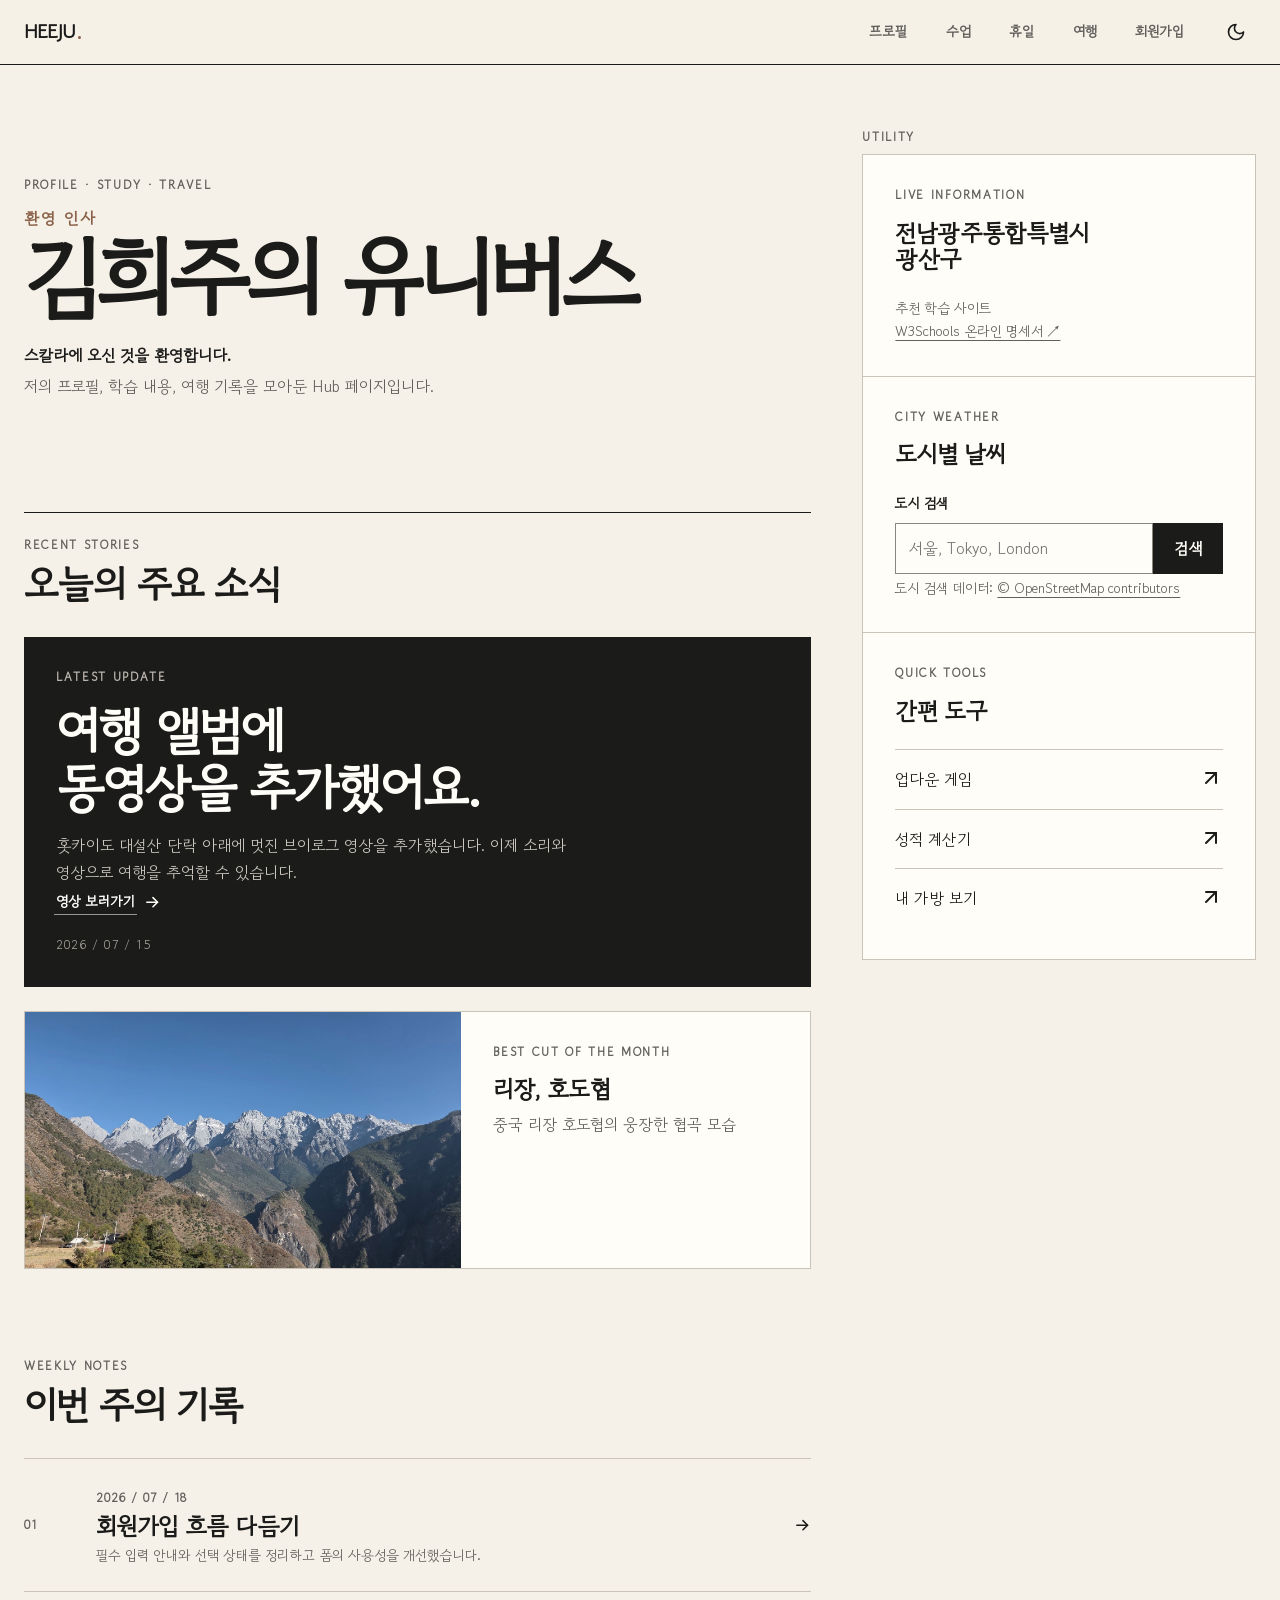
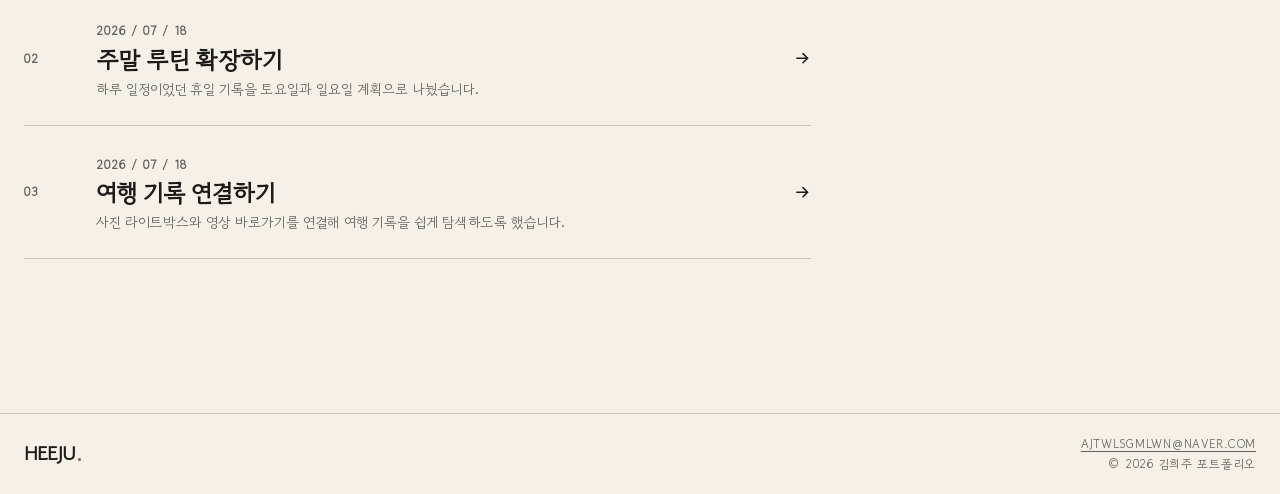
==== commit b787362f: "UI/UX 대폭 개선" ====
--- a/html/index.html
+++ b/html/index.html
@@ -6,6 +6,8 @@
     <meta name="description" content="김희주의 개인 포털" />
     <meta name="author" content="김희주" />
     <title>Welcome SKALA</title>
+    <script src="../script/theme.js"></script>
+    <script src="../script/reveal.js" defer></script>
     <link rel="stylesheet" href="../css/style.css" />
   </head>
   <body>
@@ -60,7 +62,7 @@
                     있습니다.
                   </p>
                   <a class="home-update-card__link" href="./myTrip.html#travel-film">
-                    <span>영상 보러가기</span>
+                    <span class="home-update-card__label"><span>영상 보러가기</span></span>
                     <svg class="ui-icon" aria-hidden="true" viewBox="0 0 24 24">
                       <path d="M5 12h14" />
                       <path d="m13 6 6 6-6 6" />
@@ -89,6 +91,54 @@
                   </div>
                 </article>
               </div>
+            </section>
+
+            <section class="home-notes" aria-labelledby="notes-title">
+              <div class="section-heading">
+                <p class="eyebrow">WEEKLY NOTES</p>
+                <h2 id="notes-title">이번 주의 기록</h2>
+              </div>
+              <ol class="home-notes__list">
+                <li>
+                  <a href="./signUp.html">
+                    <span class="home-notes__index">01</span>
+                    <div>
+                      <time datetime="2026-07-18">2026 / 07 / 18</time>
+                      <h3>회원가입 흐름 다듬기</h3>
+                      <p>필수 입력 안내와 선택 상태를 정리하고 폼의 사용성을 개선했습니다.</p>
+                    </div>
+                    <svg class="ui-icon" aria-hidden="true" viewBox="0 0 24 24">
+                      <path d="M5 12h14" /><path d="m13 6 6 6-6 6" />
+                    </svg>
+                  </a>
+                </li>
+                <li>
+                  <a href="./holiday.html">
+                    <span class="home-notes__index">02</span>
+                    <div>
+                      <time datetime="2026-07-18">2026 / 07 / 18</time>
+                      <h3>주말 루틴 확장하기</h3>
+                      <p>하루 일정이었던 휴일 기록을 토요일과 일요일 계획으로 나눴습니다.</p>
+                    </div>
+                    <svg class="ui-icon" aria-hidden="true" viewBox="0 0 24 24">
+                      <path d="M5 12h14" /><path d="m13 6 6 6-6 6" />
+                    </svg>
+                  </a>
+                </li>
+                <li>
+                  <a href="./myTrip.html">
+                    <span class="home-notes__index">03</span>
+                    <div>
+                      <time datetime="2026-07-18">2026 / 07 / 18</time>
+                      <h3>여행 기록 연결하기</h3>
+                      <p>사진 라이트박스와 영상 바로가기를 연결해 여행 기록을 쉽게 탐색하도록 했습니다.</p>
+                    </div>
+                    <svg class="ui-icon" aria-hidden="true" viewBox="0 0 24 24">
+                      <path d="M5 12h14" /><path d="m13 6 6 6-6 6" />
+                    </svg>
+                  </a>
+                </li>
+              </ol>
             </section>
           </div>
 
--- a/css/style.css
+++ b/css/style.css
@@ -36,6 +36,20 @@
   --shadow-card: 0 0.75rem 2rem rgb(27 27 26 / 8%);
   --transition-fast: 200ms ease-out;
   --transition-base: 240ms ease-out;
+}
+
+html[data-theme="dark"] {
+  --color-ink: #fffdf8;
+  --color-paper: #171716;
+  --color-surface: #242321;
+  --color-muted: #b8b2a8;
+  --color-line: #494641;
+  --color-line-strong: #777169;
+  --color-accent: #c49370;
+  --color-accent-dark: #ddb18e;
+  --color-mark: #493d33;
+  --color-error: #ff9898;
+  --shadow-card: 0 0.75rem 2rem rgb(0 0 0 / 28%);
 }
 
 /* ================================================================
@@ -66,6 +80,7 @@
   font-family: var(--font-sans);
   line-height: var(--line-height-body);
   word-break: keep-all;
+  transition: color var(--transition-fast), background var(--transition-fast);
 }
 
 body > .layout-container {
@@ -180,7 +195,6 @@
 }
 
 .back-to-top:hover {
-  background: var(--color-accent-dark);
   transform: translateY(var(--footer-lift));
 }
 
@@ -261,7 +275,6 @@
   max-width: 46rem;
   margin-inline: auto;
   margin-bottom: clamp(var(--space-4), 4vw, var(--space-5));
-  animation: enter-up 420ms ease-out both;
 }
 
 .page-heading .eyebrow {
@@ -308,6 +321,11 @@
   flex: 0 0 auto;
   border-bottom: 1px solid var(--color-ink);
   background: rgb(245 241 232 / 96%);
+  transition: background var(--transition-fast), border-color var(--transition-fast);
+}
+
+html[data-theme="dark"] .site-header {
+  background: rgb(23 23 22 / 96%);
 }
 
 .site-header__inner {
@@ -349,7 +367,39 @@
 
 .site-nav {
   min-width: 0;
+  margin-left: auto;
   align-self: stretch;
+}
+
+.theme-toggle {
+  width: 2.5rem;
+  height: 2.5rem;
+  padding: 0;
+  display: grid;
+  place-items: center;
+  flex: 0 0 auto;
+  border: 0;
+  color: var(--color-ink);
+  background: transparent;
+}
+
+.theme-toggle .ui-icon {
+  width: 1.25rem;
+  height: 1.25rem;
+  transform-origin: center;
+  transition: transform 260ms cubic-bezier(0.22, 1, 0.36, 1);
+}
+
+html[data-theme="light"] .theme-toggle:hover .ui-icon {
+  transform: rotate(-12deg) scale(1.08);
+}
+
+html[data-theme="dark"] .theme-toggle:hover .ui-icon {
+  transform: rotate(28deg) scale(1.08);
+}
+
+.theme-toggle:active .ui-icon {
+  transform: scale(0.92);
 }
 
 .site-nav ul {
@@ -423,7 +473,6 @@
 
 .profile-section {
   padding-top: var(--space-4);
-  border-top: 1px solid var(--color-line-strong);
 }
 
 .profile-section + .profile-section {
@@ -444,14 +493,12 @@
 .profile-section dl {
   display: grid;
   grid-template-columns: minmax(6rem, 0.28fr) 1fr;
-  border-top: var(--border);
   text-align: left;
 }
 
 .profile-section dt,
 .profile-section dd {
   padding-block: var(--space-3);
-  border-bottom: var(--border);
 }
 
 .profile-section dt {
@@ -473,8 +520,7 @@
   text-align: left;
 }
 
-.form-required-note,
-.form-submit-note {
+.form-required-note {
   color: var(--color-muted);
   font-size: var(--font-size-sm);
 }
@@ -502,6 +548,10 @@
   padding: var(--space-4);
   border: var(--border);
   background: rgb(255 253 248 / 62%);
+}
+
+html[data-theme="dark"] .signup-form fieldset {
+  background: rgb(36 35 33 / 76%);
 }
 
 .signup-form legend {
@@ -752,10 +802,6 @@
   gap: var(--space-1);
 }
 
-.form-submit-note {
-  margin-bottom: calc(var(--space-3) * -1);
-}
-
 .form-actions button[type="submit"] {
   min-width: 10rem;
 }
@@ -806,6 +852,10 @@
 
 .form-actions button[type="submit"]::before {
   background: #fff;
+}
+
+html[data-theme="dark"] .form-actions button[type="submit"]::before {
+  background: var(--color-paper);
 }
 
 .form-actions button[type="submit"] > span {
@@ -903,6 +953,20 @@
   white-space: nowrap;
 }
 
+html[data-theme="dark"] .table-scroll {
+  --color-ink: #1b1b1a;
+  --color-paper: #f5f1e8;
+  --color-surface: #fffdf8;
+  --color-muted: #62605c;
+  --color-line: #c9c3b9;
+  --color-line-strong: #8b867e;
+  --color-accent: #8a6249;
+  --color-accent-dark: #6f4d39;
+  --color-mark: #e8dcc5;
+
+  color-scheme: light;
+}
+
 .class-table tbody th time {
   display: block;
   color: inherit;
@@ -1014,7 +1078,6 @@
 
 .home-hero__copy {
   max-width: 48rem;
-  animation: enter-up 480ms ease-out both;
 }
 
 .home-hero__copy > .eyebrow {
@@ -1088,6 +1151,24 @@
   letter-spacing: 0.1em;
 }
 
+html[data-theme="dark"] .home-update-card .eyebrow,
+html[data-theme="dark"] .home-update-card time {
+  color: #bbb6ae;
+}
+
+html[data-theme="dark"] .home-update-card > p:not(.eyebrow) {
+  color: #ccc8c0;
+}
+
+html[data-theme="dark"] .home-update-card__link {
+  color: #fffdf8;
+}
+
+html[data-theme="dark"] .home-update-card {
+  color: #fffdf8;
+  background: #111110;
+}
+
 .home-update-card__link {
   width: fit-content;
   margin-top: auto;
@@ -1095,24 +1176,57 @@
   display: inline-flex;
   align-items: center;
   gap: var(--space-1);
-  border-bottom: 1px solid rgb(255 253 248 / 55%);
   color: var(--color-surface);
   font-size: var(--font-size-sm);
   font-weight: 700;
   text-decoration: none;
-  transition: color var(--transition-fast), border-color var(--transition-fast);
+  transition: color var(--transition-fast);
 }
 
 .home-update-card__link .ui-icon {
   transition: transform var(--transition-fast);
 }
 
-.home-update-card__link:hover {
-  border-color: var(--color-mark);
-  color: var(--color-mark);
-}
-
-.home-update-card__link:hover .ui-icon {
+.home-update-card__label {
+  position: relative;
+  padding: 0.08em 0.16em;
+  margin: -0.08em -0.16em;
+  overflow: hidden;
+  isolation: isolate;
+  border-bottom: 1px solid rgb(255 253 248 / 55%);
+  transition: border-color var(--transition-fast);
+}
+
+.home-update-card__label::before {
+  position: absolute;
+  z-index: 0;
+  inset: 0;
+  background: #fff;
+  content: "";
+  transform: scaleX(0);
+  transform-origin: left;
+  transition: transform 220ms ease-out;
+}
+
+.home-update-card__label > span {
+  position: relative;
+  z-index: 1;
+  color: #fff;
+  mix-blend-mode: difference;
+}
+
+.home-update-card__link:hover .home-update-card__label,
+.home-update-card__link:focus-visible .home-update-card__label {
+  border-color: #fff;
+}
+
+.home-update-card__link:hover .home-update-card__label::before,
+.home-update-card__link:focus-visible .home-update-card__label::before {
+  transform: scaleX(1);
+}
+
+.home-update-card__link:hover .ui-icon,
+.home-update-card__link:focus-visible .ui-icon {
   transform: translateX(3px);
 }
 
@@ -1164,6 +1278,60 @@
 
 .home-photo-card > div > p:last-child {
   color: var(--color-muted);
+}
+
+.home-notes {
+  padding-bottom: clamp(var(--space-5), 7vw, var(--space-7));
+}
+
+.home-notes__list {
+  padding: 0;
+  border-bottom: var(--border);
+  list-style: none;
+}
+
+.home-notes__list a {
+  padding-block: var(--space-3);
+  display: grid;
+  grid-template-columns: 3rem minmax(0, 1fr) auto;
+  align-items: center;
+  gap: var(--space-3);
+  border-top: var(--border);
+  text-align: left;
+  text-decoration: none;
+  transition: background var(--transition-fast), padding var(--transition-fast);
+}
+
+.home-notes__list a:hover,
+.home-notes__list a:focus-visible {
+  padding-inline: var(--space-2);
+  background: var(--color-surface);
+}
+
+.home-notes__index,
+.home-notes__list time {
+  color: var(--color-muted);
+  font-size: var(--font-size-xs);
+  font-weight: 700;
+  letter-spacing: 0.08em;
+}
+
+.home-notes__list h3 {
+  margin-block: 0.25rem;
+}
+
+.home-notes__list p {
+  color: var(--color-muted);
+  font-size: var(--font-size-sm);
+}
+
+.home-notes__list .ui-icon {
+  transition: transform var(--transition-fast);
+}
+
+.home-notes__list a:hover .ui-icon,
+.home-notes__list a:focus-visible .ui-icon {
+  transform: translateX(3px);
 }
 
 .home-utility {
@@ -1324,7 +1492,6 @@
 
 .holiday-day + .holiday-day {
   padding-top: var(--space-5);
-  border-top: 1px solid var(--color-line-strong);
 }
 
 .holiday-day__heading {
@@ -1380,7 +1547,6 @@
 
 .trip-soundtrack {
   padding-top: var(--space-4);
-  border-top: 1px solid var(--color-line-strong);
 }
 
 .trip-soundtrack__bar {
@@ -1414,7 +1580,6 @@
 
 .trip-gallery {
   padding-top: var(--space-4);
-  border-top: 1px solid var(--color-line-strong);
 }
 
 .trip-grid {
@@ -1508,7 +1673,6 @@
 
 .trip-vlog {
   padding-top: var(--space-4);
-  border-top: 1px solid var(--color-line-strong);
 }
 
 .trip-card--video {
@@ -1552,6 +1716,27 @@
   box-shadow: 0 1.5rem 4rem rgb(0 0 0 / 30%);
 }
 
+html[data-theme="dark"] .trip-lightbox__frame {
+  color: #fffdf8;
+  background: #111110;
+}
+
+html[data-theme="dark"] .trip-lightbox__figure figcaption > span {
+  color: #fffdf8;
+}
+
+html[data-theme="dark"] .trip-lightbox__close,
+html[data-theme="dark"] .trip-lightbox__nav {
+  color: #fffdf8;
+}
+
+html[data-theme="dark"] .trip-lightbox__close:hover,
+html[data-theme="dark"] .trip-lightbox__nav:hover {
+  border-color: #fffdf8;
+  color: #111110;
+  background: #fffdf8;
+}
+
 .trip-lightbox--single .trip-lightbox__frame {
   padding-inline: var(--space-2);
 }
@@ -1625,7 +1810,6 @@
 
 .result-main section {
   padding-top: var(--space-4);
-  border-top: 1px solid var(--color-line-strong);
 }
 
 .result-main section + section {
@@ -1651,10 +1835,134 @@
   margin-top: var(--space-1);
 }
 
+.result-links__nav {
+  display: grid;
+  gap: var(--space-2);
+}
+
+.result-links__grid {
+  display: grid;
+  grid-template-columns: repeat(2, minmax(0, 1fr));
+  gap: var(--space-2);
+}
+
+.result-links__grid a,
+.result-links__home {
+  position: relative;
+  overflow: hidden;
+  isolation: isolate;
+  text-decoration: none;
+}
+
+.result-links__grid a {
+  min-height: 7.5rem;
+  padding: var(--space-3);
+  display: flex;
+  align-items: flex-end;
+  justify-content: space-between;
+  gap: var(--space-2);
+  background: var(--color-surface);
+}
+
+.result-links__grid a::before,
+.result-links__home::before {
+  position: absolute;
+  z-index: -1;
+  inset: 0;
+  content: "";
+  transform: scaleX(0);
+  transform-origin: left;
+  transition: transform 220ms ease-out;
+}
+
+.result-links__grid a::before {
+  background: var(--color-mark);
+}
+
+.result-links__grid a > span {
+  display: grid;
+  gap: 0.25rem;
+}
+
+.result-links__grid small {
+  color: var(--color-muted);
+  font-size: var(--font-size-xs);
+  font-weight: 700;
+  letter-spacing: 0.1em;
+}
+
+.result-links__grid strong {
+  color: var(--color-ink);
+  font-size: var(--font-size-sm);
+}
+
+.result-links__grid .ui-icon,
+.result-links__home .ui-icon {
+  transition: transform var(--transition-fast);
+}
+
+.result-links__grid a:hover::before,
+.result-links__grid a:focus-visible::before,
+.result-links__home:hover::before,
+.result-links__home:focus-visible::before {
+  transform: scaleX(1);
+}
+
+.result-links__grid a:hover .ui-icon,
+.result-links__grid a:focus-visible .ui-icon {
+  transform: translate(3px, -3px);
+}
+
+.result-links__home {
+  min-height: 3.75rem;
+  padding-inline: var(--space-3);
+  display: flex;
+  align-items: center;
+  justify-content: space-between;
+  color: #fff;
+  background: #111110;
+  font-weight: 700;
+}
+
+.result-links__home::before {
+  background: #fff;
+}
+
+.result-links__home > * {
+  color: #fff;
+  mix-blend-mode: difference;
+}
+
+.result-links__home:hover .ui-icon,
+.result-links__home:focus-visible .ui-icon {
+  transform: translateX(3px);
+}
+
 /* ================================================================
    12. MOTION
    ================================================================ */
 
+[data-reveal] {
+  opacity: 0;
+  transform: translate3d(0, 0.875rem, 0);
+}
+
+[data-reveal].is-revealed {
+  animation: reveal-in 520ms cubic-bezier(0.22, 1, 0.36, 1) var(--reveal-delay, 0ms) both;
+}
+
+@keyframes reveal-in {
+  from {
+    opacity: 0;
+    transform: translate3d(0, 0.875rem, 0);
+  }
+
+  to {
+    opacity: 1;
+    transform: translate3d(0, 0, 0);
+  }
+}
+
 @keyframes loading-dots {
   0% {
     content: ".";
@@ -1667,18 +1975,6 @@
   66.666%,
   100% {
     content: "...";
-  }
-}
-
-@keyframes enter-up {
-  from {
-    opacity: 0;
-    transform: translateY(1rem);
-  }
-
-  to {
-    opacity: 1;
-    transform: translateY(0);
   }
 }
 
@@ -1742,6 +2038,7 @@
   }
 
   .site-nav {
+    order: 2;
     width: 100%;
     height: 3rem;
     overflow-x: auto;
@@ -1776,12 +2073,25 @@
     padding-block: var(--space-3) var(--space-5);
   }
 
+  .theme-toggle {
+    order: 1;
+    margin-left: auto;
+  }
+
   .home-photo-card {
     grid-template-columns: 1fr;
   }
 
   .home-photo-card img {
     height: 16rem;
+  }
+
+  .result-links__grid {
+    grid-template-columns: 1fr;
+  }
+
+  .result-links__grid a {
+    min-height: 6.5rem;
   }
 
   .utility-grid {
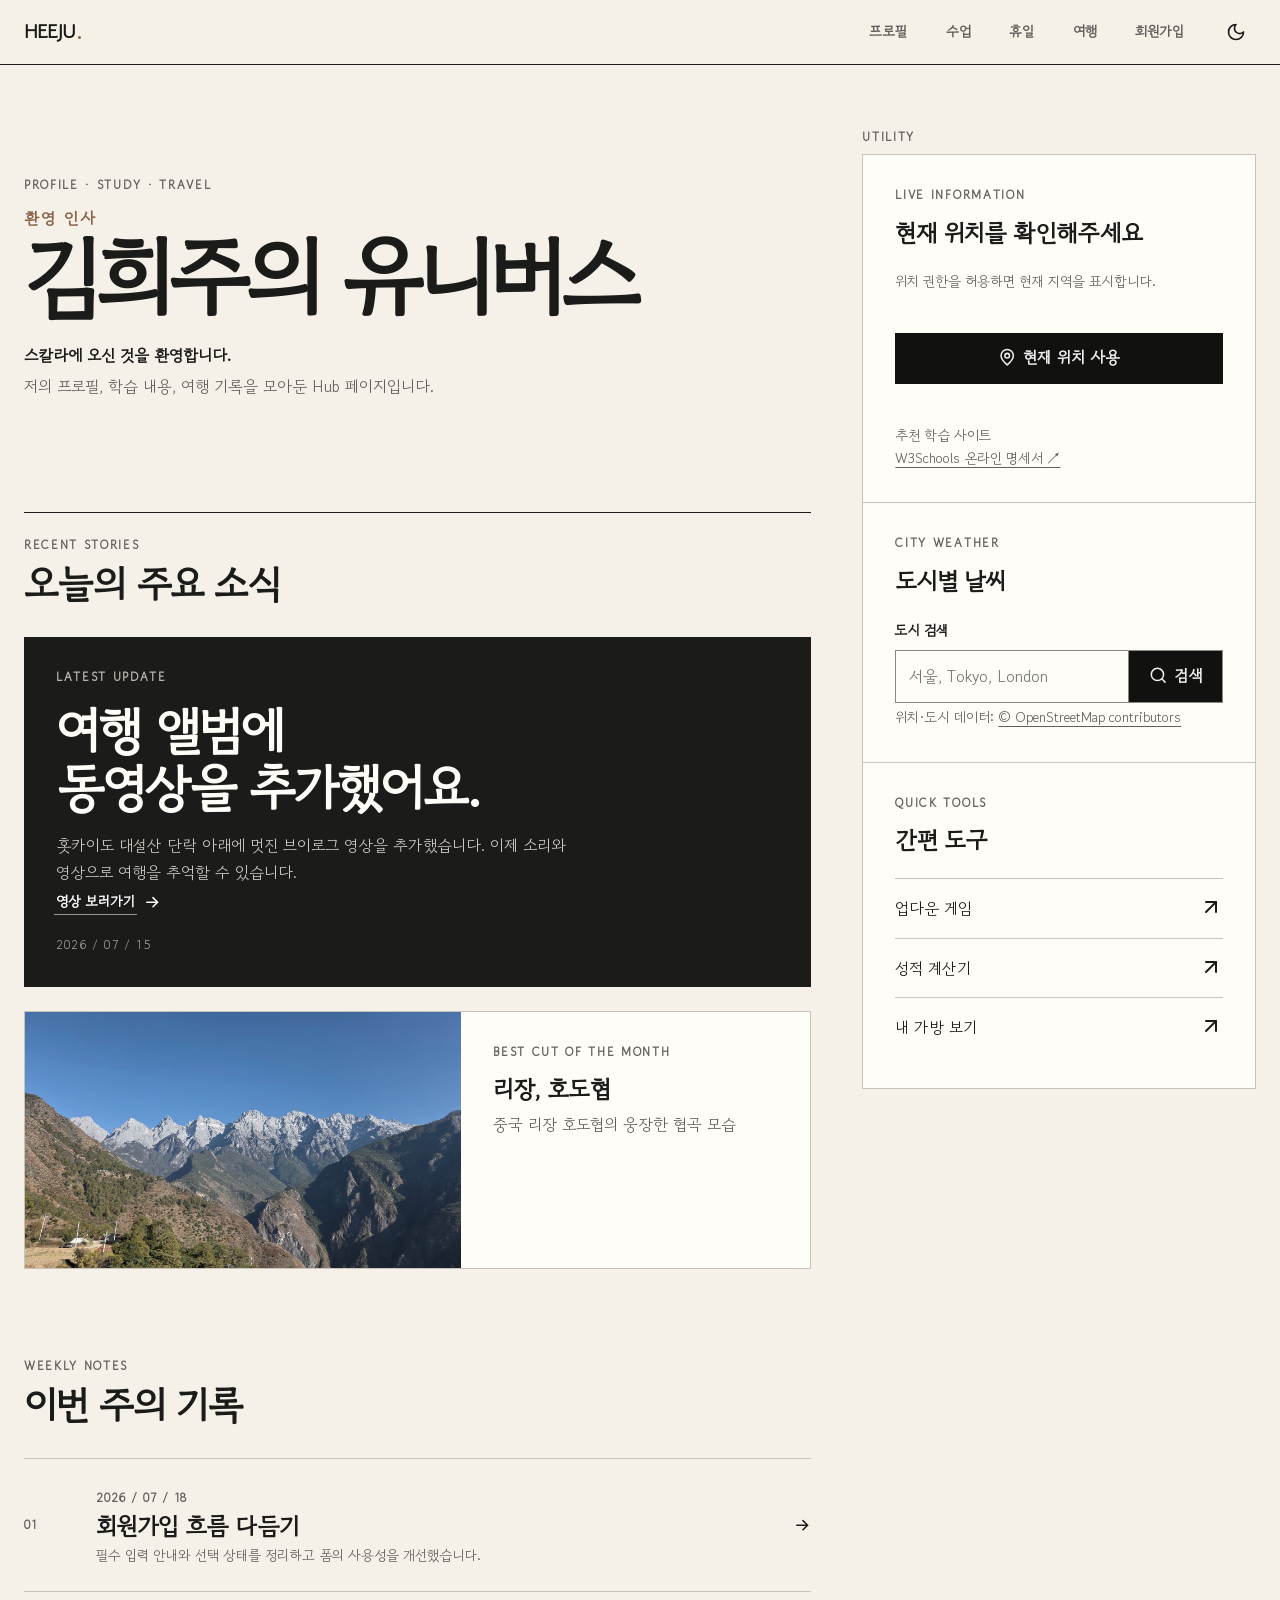
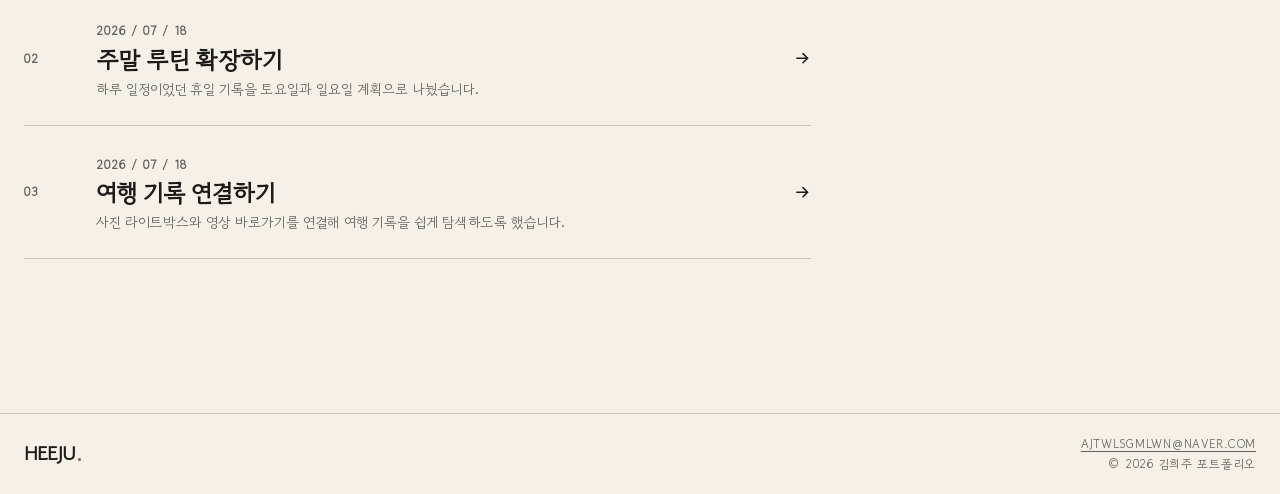
==== commit cc71b344: "여행 페이지 볼륨 조정 및 aside 위 여백 조정" ====
--- a/html/index.html
+++ b/html/index.html
@@ -150,8 +150,20 @@
             <div class="utility-grid">
               <article class="home-location-panel">
                 <p class="eyebrow">LIVE INFORMATION</p>
-                <h3>전남광주통합특별시<br />광산구</h3>
-                <p>
+                <h3 id="current-location-name">현재 위치를 확인해주세요</h3>
+                <p class="home-location-panel__status" id="current-location-status" role="status">
+                  위치 권한을 허용하면 현재 지역을 표시합니다.
+                </p>
+                <button class="location-request-button" id="current-location-button" type="button">
+                  <span>
+                    <svg class="ui-icon" aria-hidden="true" viewBox="0 0 24 24">
+                      <path d="M20 10c0 5-8 12-8 12S4 15 4 10a8 8 0 1 1 16 0Z" />
+                      <circle cx="12" cy="10" r="3" />
+                    </svg>
+                    <span class="location-request-button__label">현재 위치 사용</span>
+                  </span>
+                </button>
+                <p class="home-location-panel__recommendation">
                   추천 학습 사이트<br /><a
                     href="https://www.w3schools.com"
                     target="_blank"
@@ -171,7 +183,14 @@
                       id="city-search-input"
                       placeholder="서울, Tokyo, London"
                       required
-                    /><button type="submit">검색</button>
+                    /><button type="submit">
+                      <span class="search-button__content">
+                        <svg class="search-button__icon ui-icon" aria-hidden="true" viewBox="0 0 24 24">
+                          <circle cx="11" cy="11" r="8" /><path d="m21 21-4.3-4.3" />
+                        </svg>
+                        <span>검색</span>
+                      </span>
+                    </button>
                   </div>
                 </form>
                 <select
@@ -185,7 +204,7 @@
                 </select>
                 <div id="weather-box" aria-live="polite" hidden></div>
                 <small
-                  >도시 검색 데이터:
+                  >위치·도시 데이터:
                   <a
                     href="https://www.openstreetmap.org/copyright"
                     target="_blank"
@@ -255,6 +274,7 @@
     <script src="../script/grade.js"></script>
     <script src="../script/bag.js"></script>
     <script type="module" src="../script/realtimeInfo.js"></script>
+    <script type="module" src="../script/currentLocation.js"></script>
     <script src="../script/tripLightbox.js"></script>
     <script src="../script/backToTop.js"></script>
   </body>
--- a/css/style.css
+++ b/css/style.css
@@ -1336,7 +1336,7 @@
 
 .home-utility {
   position: sticky;
-  top: var(--space-3);
+  top: calc(var(--space-3) - clamp(var(--space-4), 5vw, var(--space-6)));
   padding-top: clamp(var(--space-4), 5vw, var(--space-6));
 }
 
@@ -1369,6 +1369,74 @@
 .home-weather-panel small {
   color: var(--color-muted);
   font-size: var(--font-size-sm);
+}
+
+.home-location-panel__status {
+  min-height: 2.9rem;
+  margin-bottom: var(--space-2);
+  color: var(--color-muted);
+  font-size: var(--font-size-sm);
+}
+
+.location-request-button {
+  position: relative;
+  width: 100%;
+  min-height: 2.9rem;
+  margin-bottom: var(--space-3);
+  padding: 0.7rem var(--space-2);
+  overflow: hidden;
+  isolation: isolate;
+  border: 0;
+  color: #fff;
+  background: #111110;
+  font-weight: 700;
+}
+
+.location-request-button[hidden] {
+  display: none;
+}
+
+.location-request-button::before {
+  position: absolute;
+  z-index: 0;
+  inset: 0;
+  background: #fff;
+  content: "";
+  transform: scaleX(0);
+  transform-origin: left;
+  transition: transform 180ms ease-out;
+}
+
+.location-request-button > span {
+  position: relative;
+  z-index: 1;
+  display: inline-flex;
+  align-items: center;
+  justify-content: center;
+  gap: 0.45rem;
+  color: #fff;
+  mix-blend-mode: difference;
+}
+
+.location-request-button:hover::before,
+.location-request-button:focus-visible::before {
+  transform: scaleX(1);
+}
+
+.location-request-button:disabled {
+  cursor: wait;
+}
+
+.location-request-button.is-loading::before {
+  transform: scaleX(0);
+}
+
+.location-request-button.is-loading .ui-icon {
+  animation: location-pin-pulse 800ms ease-in-out infinite alternate;
+}
+
+.home-location-panel__recommendation {
+  margin-top: var(--space-2);
 }
 
 .home-location-panel a,
@@ -1387,11 +1455,75 @@
   position: relative;
   display: grid;
   grid-template-columns: minmax(0, 1fr) auto;
+  border: 1px solid var(--color-line-strong);
 }
 
 .search-row input:focus,
 .search-row button:focus {
   outline: 0;
+}
+
+.search-row input {
+  min-width: 0;
+  border: 0;
+}
+
+.search-row button {
+  position: relative;
+  min-width: 5.5rem;
+  overflow: hidden;
+  isolation: isolate;
+  border: 0;
+  border-left: 1px solid var(--color-line-strong);
+  color: #fff;
+  background: #111110;
+  transform: none;
+}
+
+.search-row button::before {
+  position: absolute;
+  z-index: 0;
+  inset: 0;
+  background: #fff;
+  content: "";
+  transform: scaleX(0);
+  transform-origin: left;
+  transition: transform 180ms ease-out;
+}
+
+.search-button__content {
+  position: relative;
+  z-index: 1;
+  display: inline-flex;
+  align-items: center;
+  justify-content: center;
+  gap: 0.4rem;
+  color: #fff;
+  mix-blend-mode: difference;
+}
+
+.search-row button:hover,
+.search-row button:focus-visible {
+  background: #111110;
+  transform: none;
+}
+
+.search-row button:hover::before,
+.search-row button:focus-visible::before {
+  transform: scaleX(1);
+}
+
+.search-row button:disabled {
+  cursor: wait;
+  opacity: 1;
+}
+
+.search-row button.is-loading::before {
+  transform: scaleX(0);
+}
+
+.search-row button.is-loading .search-button__icon {
+  animation: search-button-spin 800ms linear infinite;
 }
 
 #city-select {
@@ -1422,10 +1554,6 @@
   display: flex;
   align-items: center;
   gap: 0.45rem;
-}
-
-.weather-status-icon {
-  color: var(--color-accent-dark);
 }
 
 .loading-dots {
@@ -1978,6 +2106,18 @@
   }
 }
 
+@keyframes search-button-spin {
+  to {
+    transform: rotate(1turn);
+  }
+}
+
+@keyframes location-pin-pulse {
+  to {
+    transform: translateY(-2px) scale(1.06);
+  }
+}
+
 @keyframes lightbox-enter {
   from {
     opacity: 0;
@@ -2189,10 +2329,6 @@
     padding: var(--space-3);
   }
 
-  .search-row {
-    grid-template-columns: 1fr;
-  }
-
   .form-actions {
     flex-direction: column;
   }
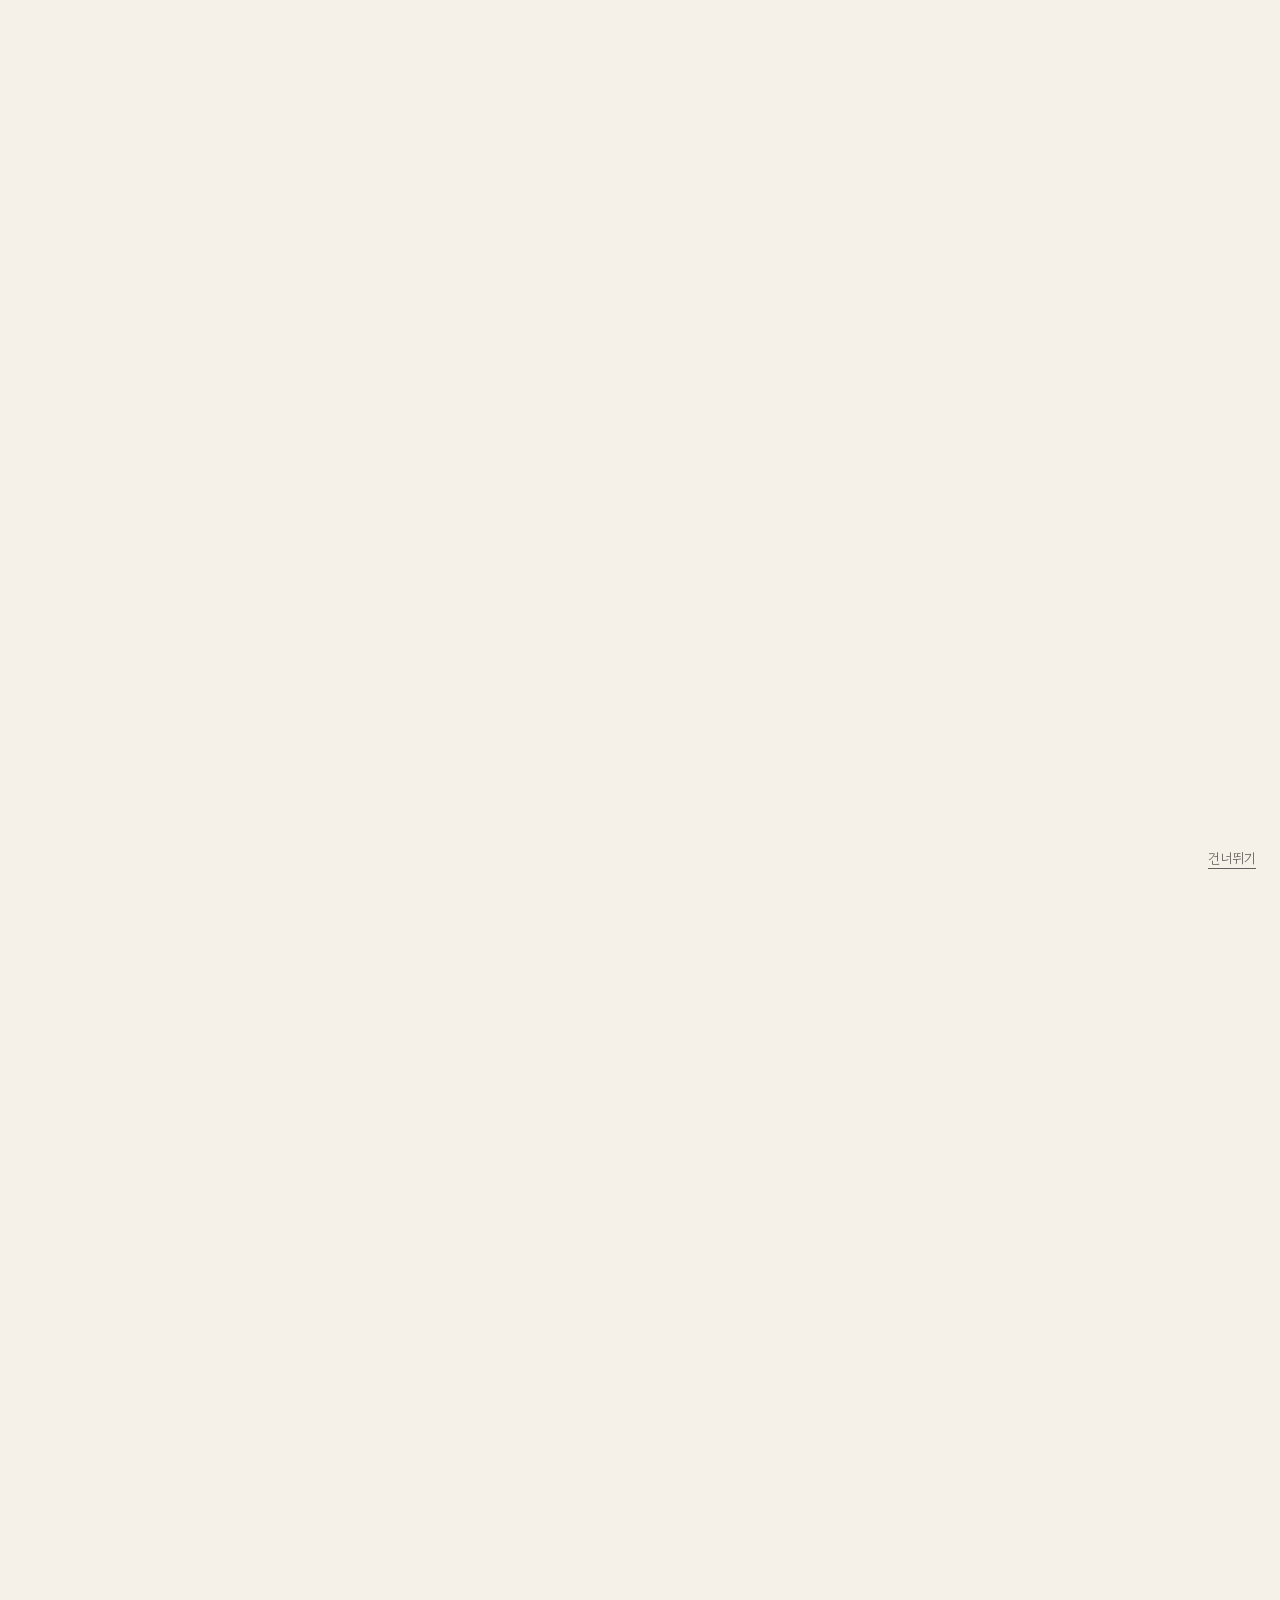
==== commit c4ad4e85: "feat: 인터랙션 전체 개선" ====
--- a/html/index.html
+++ b/html/index.html
@@ -6,7 +6,10 @@
     <meta name="description" content="김희주의 개인 포털" />
     <meta name="author" content="김희주" />
     <title>Welcome SKALA</title>
+    <script src="../script/introBoot.js"></script>
     <script src="../script/theme.js"></script>
+    <script type="module" src="../script/siteShell.js"></script>
+    <script src="../script/homeIntro.js" defer></script>
     <script src="../script/reveal.js" defer></script>
     <link rel="stylesheet" href="../css/style.css" />
   </head>
@@ -39,7 +42,10 @@
             <section class="home-hero" aria-labelledby="home-title">
               <div class="home-hero__copy">
                 <p class="eyebrow">PROFILE · STUDY · TRAVEL</p>
-                <h1 id="home-title"><span>환영 인사</span>김희주의 유니버스</h1>
+                <h1 id="home-title">
+                  <span class="home-title__label">환영 인사</span>
+                  <span class="home-title__main">김희주의 유니버스</span>
+                </h1>
                 <p class="home-hero__welcome">스칼라에 오신 것을 환영합니다.</p>
                 <p class="hero-description">
                   저의 프로필, 학습 내용, 여행 기록을 모아둔 Hub 페이지입니다.
--- a/css/style.css
+++ b/css/style.css
@@ -444,6 +444,46 @@
   background-size: 100% 100%;
 }
 
+.site-nav__auth-button {
+  position: relative;
+  display: flex;
+  align-items: center;
+  padding: 0.1em 0.16em;
+  margin: -0.1em -0.16em;
+  border: 0;
+  color: var(--color-muted);
+  background-color: transparent;
+  background-image: linear-gradient(var(--color-mark), var(--color-mark));
+  background-position: left center;
+  background-repeat: no-repeat;
+  background-size: 0 100%;
+  font-size: var(--font-size-sm);
+  font-weight: 600;
+  transition: color var(--transition-fast), background-size 240ms ease-out;
+}
+
+.site-nav__auth-button:hover,
+.site-nav__auth-button:focus-visible {
+  color: var(--color-ink);
+  background-size: 100% 100%;
+}
+
+.nav-toggle {
+  width: 2.5rem;
+  height: 2.5rem;
+  padding: 0;
+  display: none;
+  place-items: center;
+  border: 0;
+  color: var(--color-ink);
+  background: transparent;
+}
+
+.nav-toggle .ui-icon {
+  width: 1.35rem;
+  height: 1.35rem;
+}
+
 .site-footer {
   flex: 0 0 auto;
   border-top: var(--border);
@@ -492,7 +532,7 @@
 
 .profile-section dl {
   display: grid;
-  grid-template-columns: minmax(6rem, 0.28fr) 1fr;
+  grid-template-columns: minmax(5.5rem, 0.22fr) 1fr;
   text-align: left;
 }
 
@@ -502,7 +542,7 @@
 }
 
 .profile-section dt {
-  padding-right: var(--space-3);
+  padding-right: var(--space-2);
   font-weight: 700;
 }
 
@@ -523,6 +563,17 @@
 .form-required-note {
   color: var(--color-muted);
   font-size: var(--font-size-sm);
+}
+
+.form-status {
+  min-height: 1.5rem;
+  color: var(--color-muted);
+  font-size: var(--font-size-sm);
+  text-align: right;
+}
+
+.form-status:empty {
+  display: none;
 }
 
 .form-required-note {
@@ -888,19 +939,19 @@
 .table-scroll {
   width: min(100%, 56rem);
   margin-inline: auto;
-  overflow-x: auto;
+  overflow-x: visible;
   border: var(--border);
   background: var(--color-surface);
   box-shadow: 0 0.5rem 1.5rem rgb(27 27 26 / 5%);
-  scrollbar-color: var(--color-line-strong) var(--color-paper);
 }
 
 .class-table {
   width: 100%;
-  min-width: 54rem;
+  min-width: 0;
   border-collapse: separate;
   border-spacing: 0;
   table-layout: fixed;
+  word-break: normal;
 }
 
 .class-table caption {
@@ -918,6 +969,7 @@
   border-left: 1px solid var(--color-line);
   border-bottom: 1px solid var(--color-line);
   line-height: 1.45;
+  overflow-wrap: anywhere;
   text-align: center;
   vertical-align: middle;
 }
@@ -1091,13 +1143,17 @@
   letter-spacing: -0.07em;
 }
 
-.home-hero h1 span {
+.home-hero h1 .home-title__label {
   display: block;
   margin-bottom: 0.5rem;
   color: var(--color-accent);
   font-size: 0.18em;
   letter-spacing: 0.12em;
   line-height: 1;
+}
+
+.home-title__main {
+  display: inline-block;
 }
 
 .home-hero__welcome {
@@ -1678,12 +1734,14 @@
 }
 
 .trip-soundtrack__bar {
-  min-height: 5.5rem;
-  padding: var(--space-3) var(--space-4);
+  width: min(100%, 44rem);
+  min-height: 4.5rem;
+  margin-inline: auto;
+  padding: var(--space-2) var(--space-3);
   display: grid;
-  grid-template-columns: minmax(11rem, 0.4fr) minmax(0, 1fr);
+  grid-template-columns: minmax(9rem, 0.35fr) minmax(0, 1fr);
   align-items: center;
-  gap: var(--space-4);
+  gap: var(--space-3);
   border-block: var(--border);
   background: var(--color-surface);
 }
@@ -1963,6 +2021,488 @@
   margin-top: var(--space-1);
 }
 
+/* ================================================================
+   12. AUTH AND ACCOUNT
+   ================================================================ */
+
+.auth-form {
+  width: min(100%, 36rem);
+  margin-inline: auto;
+  padding: clamp(var(--space-3), 5vw, var(--space-5));
+  background: var(--color-surface);
+  text-align: left;
+}
+
+.auth-form input[type="text"],
+.auth-form input[type="password"] {
+  width: 100%;
+  min-height: 2.9rem;
+  padding: 0.7rem 0.8rem;
+  border: 1px solid var(--color-line-strong);
+  border-radius: 0;
+  color: var(--color-ink);
+  background: var(--color-paper);
+}
+
+.auth-form input:focus {
+  border-color: var(--color-accent);
+  outline: 0;
+}
+
+.auth-form__remember {
+  margin-top: var(--space-2);
+  display: inline-flex;
+  align-items: center;
+  gap: var(--space-1);
+  color: var(--color-muted);
+  font-size: var(--font-size-sm);
+  cursor: pointer;
+}
+
+.auth-form__remember input {
+  width: 1rem;
+  height: 1rem;
+  accent-color: var(--color-accent-dark);
+}
+
+.auth-form__error {
+  min-height: 1.5rem;
+  margin-block: var(--space-2);
+}
+
+.auth-form__submit,
+.my-page-logout {
+  position: relative;
+  width: 100%;
+  min-height: 3rem;
+  overflow: hidden;
+  isolation: isolate;
+  border: 1px solid #111110;
+  color: #fff;
+  background: #111110;
+  font-weight: 700;
+}
+
+.auth-form__submit::before {
+  position: absolute;
+  z-index: 0;
+  inset: 0;
+  background: #fff;
+  content: "";
+  transform: scaleX(0);
+  transform-origin: left;
+  transition: transform 180ms ease-out;
+}
+
+.auth-form__submit > span {
+  position: relative;
+  z-index: 1;
+  color: #fff;
+  mix-blend-mode: difference;
+}
+
+.auth-form__submit:hover::before,
+.auth-form__submit:focus-visible::before {
+  transform: scaleX(1);
+}
+
+.auth-form__submit:disabled {
+  cursor: wait;
+  opacity: 0.65;
+}
+
+.auth-form__helper {
+  margin-top: var(--space-2);
+  color: var(--color-muted);
+  font-size: var(--font-size-sm);
+  text-align: center;
+}
+
+.auth-form__helper a {
+  color: var(--color-ink);
+  font-weight: 700;
+}
+
+.my-page-card,
+.my-page-guest {
+  padding: clamp(var(--space-3), 5vw, var(--space-5));
+  background: var(--color-surface);
+}
+
+.my-page-card[hidden],
+.my-page-guest[hidden] {
+  display: none;
+}
+
+.my-page-details {
+  display: grid;
+  grid-template-columns: minmax(7rem, 0.3fr) minmax(0, 1fr);
+  gap: 0.25rem var(--space-3);
+  text-align: left;
+}
+
+.my-page-details dt,
+.my-page-details dd {
+  padding-block: 0.75rem;
+}
+
+.my-page-details dt {
+  color: var(--color-muted);
+  font-size: var(--font-size-sm);
+  font-weight: 700;
+}
+
+.my-page-details dd {
+  overflow-wrap: anywhere;
+}
+
+.my-page-logout {
+  width: auto;
+  min-width: 8rem;
+  margin-top: var(--space-3);
+  padding-inline: var(--space-3);
+  transition: color var(--transition-fast), background var(--transition-fast);
+}
+
+.my-page-logout:hover,
+.my-page-logout:focus-visible {
+  color: #111110;
+  background: #fff;
+}
+
+.my-page-guest h2 {
+  margin-bottom: var(--space-2);
+}
+
+.my-page-guest > p:not(.eyebrow) {
+  color: var(--color-muted);
+}
+
+.my-page-guest__actions {
+  margin-top: var(--space-3);
+  display: flex;
+  justify-content: center;
+  gap: var(--space-2);
+}
+
+.my-page-guest__actions a {
+  min-width: 7rem;
+  padding: 0.65rem var(--space-2);
+  border: 1px solid var(--color-ink);
+  text-decoration: none;
+}
+
+/* 13. WEEKEND PLANNER
+   -------------------------------------------------------------------------- */
+.holiday-planner {
+  margin-top: var(--space-7);
+}
+
+.planner-form {
+  padding: var(--space-3);
+  display: grid;
+  grid-template-columns: 8rem 8rem minmax(12rem, 1fr) auto auto;
+  align-items: end;
+  gap: var(--space-2);
+  background: var(--color-surface);
+}
+
+.planner-form label > span {
+  margin-bottom: 0.55rem;
+  display: block;
+  color: var(--color-muted);
+  font-size: var(--font-size-xs);
+  font-weight: 700;
+  letter-spacing: 0.1em;
+}
+
+.planner-form input,
+.planner-form select {
+  width: 100%;
+  min-height: 2.8rem;
+  padding: 0.65rem 0.75rem;
+  border: var(--border);
+  color: var(--color-ink);
+  background: var(--color-paper);
+  font: inherit;
+}
+
+.planner-form button {
+  min-height: 2.8rem;
+  padding-inline: var(--space-2);
+  border: 1px solid var(--color-ink);
+  color: var(--color-paper);
+  background: var(--color-ink);
+  font-weight: 700;
+  white-space: nowrap;
+}
+
+.planner-form .planner-form__cancel {
+  color: var(--color-ink);
+  background: transparent;
+}
+
+.planner-toolbar {
+  min-height: 4rem;
+  display: flex;
+  align-items: center;
+  justify-content: space-between;
+  gap: var(--space-2);
+}
+
+.planner-toolbar p,
+.planner-status,
+.planner-empty {
+  color: var(--color-muted);
+  font-size: var(--font-size-sm);
+}
+
+.planner-toolbar button {
+  padding: 0.35rem 0;
+  border: 0;
+  color: var(--color-muted);
+  background: transparent;
+  text-decoration: underline;
+  text-underline-offset: 0.25em;
+}
+
+.planner-toolbar button:disabled {
+  opacity: 0.35;
+}
+
+.planner-list {
+  display: grid;
+  gap: var(--space-1);
+  list-style: none;
+}
+
+.planner-item {
+  min-height: 4.75rem;
+  padding: var(--space-2) var(--space-3);
+  display: grid;
+  grid-template-columns: 9rem minmax(0, 1fr) auto;
+  align-items: center;
+  gap: var(--space-2);
+  background: var(--color-surface);
+}
+
+.planner-item__meta {
+  color: var(--color-muted);
+  font-size: var(--font-size-sm);
+}
+
+.planner-item__actions {
+  display: flex;
+  gap: var(--space-1);
+}
+
+.planner-item__actions button {
+  padding: 0.4rem 0.55rem;
+  border: 0;
+  color: var(--color-muted);
+  background: transparent;
+  font-size: var(--font-size-xs);
+  font-weight: 700;
+}
+
+.planner-item__actions button:hover,
+.planner-item__actions button:focus-visible,
+.planner-toolbar button:hover,
+.planner-toolbar button:focus-visible {
+  color: var(--color-ink);
+}
+
+.planner-empty {
+  padding: var(--space-4);
+  background: var(--color-surface);
+  text-align: center;
+}
+
+.planner-empty[hidden] {
+  display: none;
+}
+
+.planner-status {
+  min-height: 1.5em;
+  margin-top: var(--space-1);
+}
+
+/* 14. HOME INTRO
+   -------------------------------------------------------------------------- */
+.intro-active body {
+  overflow: hidden;
+}
+
+.home-intro {
+  position: fixed;
+  z-index: 1000;
+  inset: 0;
+  color: var(--color-ink);
+  background: transparent;
+  transition: opacity 300ms ease;
+}
+
+.home-intro::before {
+  position: absolute;
+  z-index: -1;
+  inset: 0;
+  content: "";
+  background: var(--color-paper);
+  opacity: 1;
+  transition: opacity 480ms ease;
+}
+
+.home-intro__title {
+  --intro-x: 0px;
+  --intro-y: 0px;
+  --intro-scale: 1;
+  position: fixed;
+  top: 50%;
+  left: 50%;
+  min-width: 1ch;
+  font-size: clamp(1.75rem, 5vw, 4.5rem);
+  font-weight: 700;
+  letter-spacing: -0.07em;
+  line-height: 0.94;
+  white-space: nowrap;
+  transform: translate(-50%, -50%);
+  transform-origin: center;
+  will-change: transform, opacity;
+}
+
+.home-intro__title::after {
+  margin-left: 0.08em;
+  content: "";
+  border-right: 2px solid currentColor;
+  animation: intro-caret 700ms step-end infinite;
+}
+
+.home-intro__skip {
+  position: fixed;
+  right: var(--space-3);
+  bottom: var(--space-3);
+  padding: 0.35rem 0;
+  border: 0;
+  color: var(--color-muted);
+  background: transparent;
+  font-size: var(--font-size-sm);
+  text-decoration: underline;
+  text-underline-offset: 0.3em;
+}
+
+.intro-active .site-header,
+.intro-active .home-hero__copy > *,
+.intro-active .home-content,
+.intro-active .home-notes,
+.intro-active .home-utility,
+.intro-active .site-footer {
+  opacity: 0;
+}
+
+.intro-active .site-header {
+  transform: translate3d(0, -1rem, 0);
+}
+
+.intro-active .home-hero__copy > *:not(#home-title) {
+  transform: translate3d(0, 0.75rem, 0);
+}
+
+.intro-active .home-content,
+.intro-active .home-notes,
+.intro-active .site-footer {
+  transform: translate3d(0, 1rem, 0);
+}
+
+.intro-active .home-utility {
+  transform: translate3d(1.5rem, 0, 0);
+}
+
+.intro-layout-ready .home-intro {
+  pointer-events: none;
+}
+
+.intro-layout-ready .home-intro::before {
+  opacity: 0;
+}
+
+.intro-layout-ready .site-header,
+.intro-layout-ready .home-hero__copy > *:not(#home-title),
+.intro-layout-ready .home-content,
+.intro-layout-ready .home-notes,
+.intro-layout-ready .home-utility,
+.intro-layout-ready .site-footer {
+  opacity: 1;
+  transform: translate3d(0, 0, 0);
+  transition: opacity 440ms ease-out, transform 560ms cubic-bezier(0.2, 0.75, 0.25, 1);
+}
+
+.intro-layout-ready .site-header {
+  transition-delay: 80ms;
+}
+
+.intro-layout-ready .home-hero__copy > .eyebrow {
+  transition-delay: 170ms;
+}
+
+.intro-layout-ready .home-hero__copy > .home-hero__welcome {
+  transition-delay: 280ms;
+}
+
+.intro-layout-ready .home-hero__copy > .hero-description {
+  transition-delay: 350ms;
+}
+
+.intro-layout-ready .home-utility {
+  transition-delay: 230ms;
+}
+
+.intro-layout-ready .home-content {
+  transition-delay: 330ms;
+}
+
+.intro-layout-ready .home-notes,
+.intro-layout-ready .site-footer {
+  transition-delay: 430ms;
+}
+
+.intro-title-moving .home-intro__title {
+  transform: translate(-50%, -50%) translate3d(var(--intro-x), var(--intro-y), 0)
+    scale(var(--intro-scale));
+  transition: transform 680ms cubic-bezier(0.22, 0.72, 0.2, 1), opacity 180ms ease;
+}
+
+.intro-title-moving .home-intro__title::after {
+  display: none;
+}
+
+.intro-title-swapped .home-intro__title {
+  opacity: 0;
+  transition: none;
+}
+
+.intro-complete .home-intro {
+  opacity: 0;
+}
+
+.intro-title-arrived #home-title {
+  opacity: 1;
+  transform: none;
+  transition: none;
+}
+
+.intro-no-transition *,
+.intro-no-transition *::before,
+.intro-no-transition *::after {
+  transition-duration: 0ms !important;
+  animation-duration: 0ms !important;
+}
+
+@keyframes intro-caret {
+  50% {
+    opacity: 0;
+  }
+}
+
 .result-links__nav {
   display: grid;
   gap: var(--space-2);
@@ -2071,15 +2611,171 @@
    ================================================================ */
 
 [data-reveal] {
+  will-change: opacity, transform;
+}
+
+[data-reveal="heading"],
+[data-reveal="page-title"] {
+  opacity: 1;
+}
+
+[data-reveal="page-title"] > [data-reveal-piece],
+[data-reveal="heading"] > [data-reveal-piece],
+[data-reveal="panel"] > [data-reveal-piece],
+[data-reveal="media"] > [data-reveal-piece],
+.profile-section[data-reveal="panel"] [data-reveal-piece] {
+  opacity: 0;
+  transform: translate3d(0, 0.55rem, 0);
+}
+
+[data-reveal="page-title"] > [data-reveal-piece] {
+  transform: translate3d(0, 1.35rem, 0);
+}
+
+[data-reveal="panel"] {
+  opacity: 0;
+  transform: translate3d(0, 0.875rem, 0) scale(0.99);
+}
+
+[data-reveal="media"] {
+  opacity: 0;
+  transform: translate3d(0, 0.75rem, 0) scale(1.018);
+}
+
+[data-reveal="item"] {
+  opacity: 0;
+  transform: translate3d(-0.75rem, 0, 0);
+}
+
+[data-reveal="simple"] {
   opacity: 0;
   transform: translate3d(0, 0.875rem, 0);
 }
 
-[data-reveal].is-revealed {
-  animation: reveal-in 520ms cubic-bezier(0.22, 1, 0.36, 1) var(--reveal-delay, 0ms) both;
-}
-
-@keyframes reveal-in {
+[data-reveal="sequence"] [data-reveal-piece] {
+  opacity: 0;
+  transform: translate3d(0, 0.55rem, 0);
+}
+
+[data-reveal="heading"].is-revealed > [data-reveal-piece] {
+  animation: assembly-heading-piece 620ms cubic-bezier(0.22, 1, 0.36, 1)
+    calc(var(--reveal-delay, 0ms) + var(--piece-delay, 0ms)) both;
+}
+
+[data-reveal="page-title"].is-revealed > [data-reveal-piece] {
+  animation: assembly-page-title-piece 680ms cubic-bezier(0.22, 1, 0.36, 1)
+    calc(var(--reveal-delay, 0ms) + var(--piece-delay, 0ms)) both;
+}
+
+[data-reveal="panel"].is-revealed {
+  animation: assembly-panel-in 760ms cubic-bezier(0.22, 1, 0.36, 1)
+    var(--reveal-delay, 0ms) both;
+}
+
+[data-reveal="panel"].is-revealed > [data-reveal-piece],
+[data-reveal="media"].is-revealed > [data-reveal-piece] {
+  animation: assembly-content-in 560ms cubic-bezier(0.22, 1, 0.36, 1)
+    calc(var(--reveal-delay, 0ms) + 160ms + var(--piece-delay, 0ms)) both;
+}
+
+.profile-section[data-reveal="panel"].is-revealed [data-reveal-piece] {
+  animation: assembly-content-in 560ms cubic-bezier(0.22, 1, 0.36, 1)
+    calc(var(--reveal-delay, 0ms) + var(--piece-delay, 0ms)) both;
+}
+
+[data-reveal="media"].is-revealed {
+  animation: assembly-media-in 820ms cubic-bezier(0.22, 1, 0.36, 1)
+    var(--reveal-delay, 0ms) both;
+}
+
+[data-reveal="item"].is-revealed {
+  animation: assembly-item-in 620ms cubic-bezier(0.22, 1, 0.36, 1)
+    var(--reveal-delay, 0ms) both;
+}
+
+[data-reveal="simple"].is-revealed {
+  animation: assembly-rise-in 620ms cubic-bezier(0.22, 1, 0.36, 1)
+    var(--reveal-delay, 0ms) both;
+}
+
+[data-reveal="sequence"].is-revealed [data-reveal-piece] {
+  animation: assembly-content-in 560ms cubic-bezier(0.22, 1, 0.36, 1)
+    calc(var(--reveal-delay, 0ms) + var(--piece-delay, 0ms)) both;
+}
+
+@keyframes assembly-heading-piece {
+  from {
+    opacity: 0;
+    transform: translate3d(0, 0.75rem, 0);
+  }
+
+  to {
+    opacity: 1;
+    transform: translate3d(0, 0, 0);
+  }
+}
+
+@keyframes assembly-page-title-piece {
+  from {
+    opacity: 0;
+    transform: translate3d(0, 1.35rem, 0);
+  }
+
+  to {
+    opacity: 1;
+    transform: translate3d(0, 0, 0);
+  }
+}
+
+@keyframes assembly-panel-in {
+  from {
+    opacity: 0;
+    transform: translate3d(0, 0.875rem, 0) scale(0.99);
+  }
+
+  to {
+    opacity: 1;
+    transform: translate3d(0, 0, 0) scale(1);
+  }
+}
+
+@keyframes assembly-content-in {
+  from {
+    opacity: 0;
+    transform: translate3d(0, 0.55rem, 0);
+  }
+
+  to {
+    opacity: 1;
+    transform: translate3d(0, 0, 0);
+  }
+}
+
+@keyframes assembly-media-in {
+  from {
+    opacity: 0;
+    transform: translate3d(0, 0.75rem, 0) scale(1.018);
+  }
+
+  to {
+    opacity: 1;
+    transform: translate3d(0, 0, 0) scale(1);
+  }
+}
+
+@keyframes assembly-item-in {
+  from {
+    opacity: 0;
+    transform: translate3d(-0.75rem, 0, 0);
+  }
+
+  to {
+    opacity: 1;
+    transform: translate3d(0, 0, 0);
+  }
+}
+
+@keyframes assembly-rise-in {
   from {
     opacity: 0;
     transform: translate3d(0, 0.875rem, 0);
@@ -2163,6 +2859,10 @@
     border-left: 0;
   }
 
+  .planner-form {
+    grid-template-columns: 7rem 7rem minmax(10rem, 1fr) auto auto;
+  }
+
 }
 
 @media (max-width: 49.125rem) {
@@ -2174,22 +2874,57 @@
     min-height: auto;
     padding-top: var(--space-2);
     flex-wrap: wrap;
-    gap: var(--space-2);
+    gap: var(--space-1);
   }
 
   .site-nav {
-    order: 2;
+    order: 3;
     width: 100%;
-    height: 3rem;
-    overflow-x: auto;
+    height: auto;
+  }
+
+  .has-nav-toggle .site-nav {
+    max-height: 0;
+    overflow: hidden;
+    border-top: 0 solid transparent;
+    opacity: 0;
+    visibility: hidden;
+    transition:
+      max-height 320ms cubic-bezier(0.22, 1, 0.36, 1),
+      opacity var(--transition-fast),
+      border-color var(--transition-fast);
+  }
+
+  .has-nav-toggle .site-nav.is-open {
+    max-height: 28rem;
+    padding-bottom: var(--space-2);
     border-top: var(--border);
-    scrollbar-width: thin;
+    opacity: 1;
+    visibility: visible;
   }
 
   .site-nav ul {
-    width: max-content;
-    min-width: 100%;
-    gap: var(--space-3);
+    width: 100%;
+    min-width: 0;
+    height: auto;
+    padding-top: var(--space-1);
+    align-items: stretch;
+    flex-direction: column;
+    gap: 0;
+  }
+
+  .site-nav li {
+    width: 100%;
+  }
+
+  .site-nav a,
+  .site-nav__auth-button {
+    width: 100%;
+    min-height: 2.75rem;
+    padding: 0.65rem var(--space-1);
+    margin: 0;
+    justify-content: flex-start;
+    text-align: left;
   }
 
   .page-main {
@@ -2198,6 +2933,16 @@
 
   .page-heading {
     margin-bottom: var(--space-4);
+  }
+
+  .class-table th,
+  .class-table td {
+    padding-inline: 0.45rem;
+  }
+
+  .class-table thead th:first-child,
+  .class-table tbody th {
+    width: 4.5rem;
   }
 
   .home-hero {
@@ -2216,6 +2961,11 @@
   .theme-toggle {
     order: 1;
     margin-left: auto;
+  }
+
+  .nav-toggle {
+    order: 2;
+    display: grid;
   }
 
   .home-photo-card {
@@ -2288,6 +3038,43 @@
     grid-template-columns: 1fr;
   }
 
+  .my-page-details {
+    grid-template-columns: 1fr;
+    gap: 0;
+  }
+
+  .my-page-details dt {
+    padding-bottom: 0;
+  }
+
+  .planner-form {
+    grid-template-columns: 1fr 1fr;
+  }
+
+  .planner-form__title,
+  .planner-form button,
+  .planner-form .planner-form__cancel {
+    grid-column: 1 / -1;
+  }
+
+  .planner-item {
+    grid-template-columns: 1fr auto;
+  }
+
+  .planner-item > strong {
+    grid-column: 1 / -1;
+    grid-row: 1;
+  }
+
+  .planner-item__meta {
+    grid-row: 2;
+  }
+
+  .planner-item__actions {
+    grid-column: 2;
+    grid-row: 2;
+  }
+
   .profile-section dt {
     padding-bottom: 0;
     border-bottom: 0;
@@ -2326,7 +3113,18 @@
   }
 
   .trip-soundtrack__bar {
-    padding: var(--space-3);
+    padding: var(--space-2);
+  }
+
+  .class-table th,
+  .class-table td {
+    padding: 0.55rem 0.2rem;
+    font-size: 0.7rem;
+  }
+
+  .class-table thead th:first-child,
+  .class-table tbody th {
+    width: 3.75rem;
   }
 
   .form-actions {
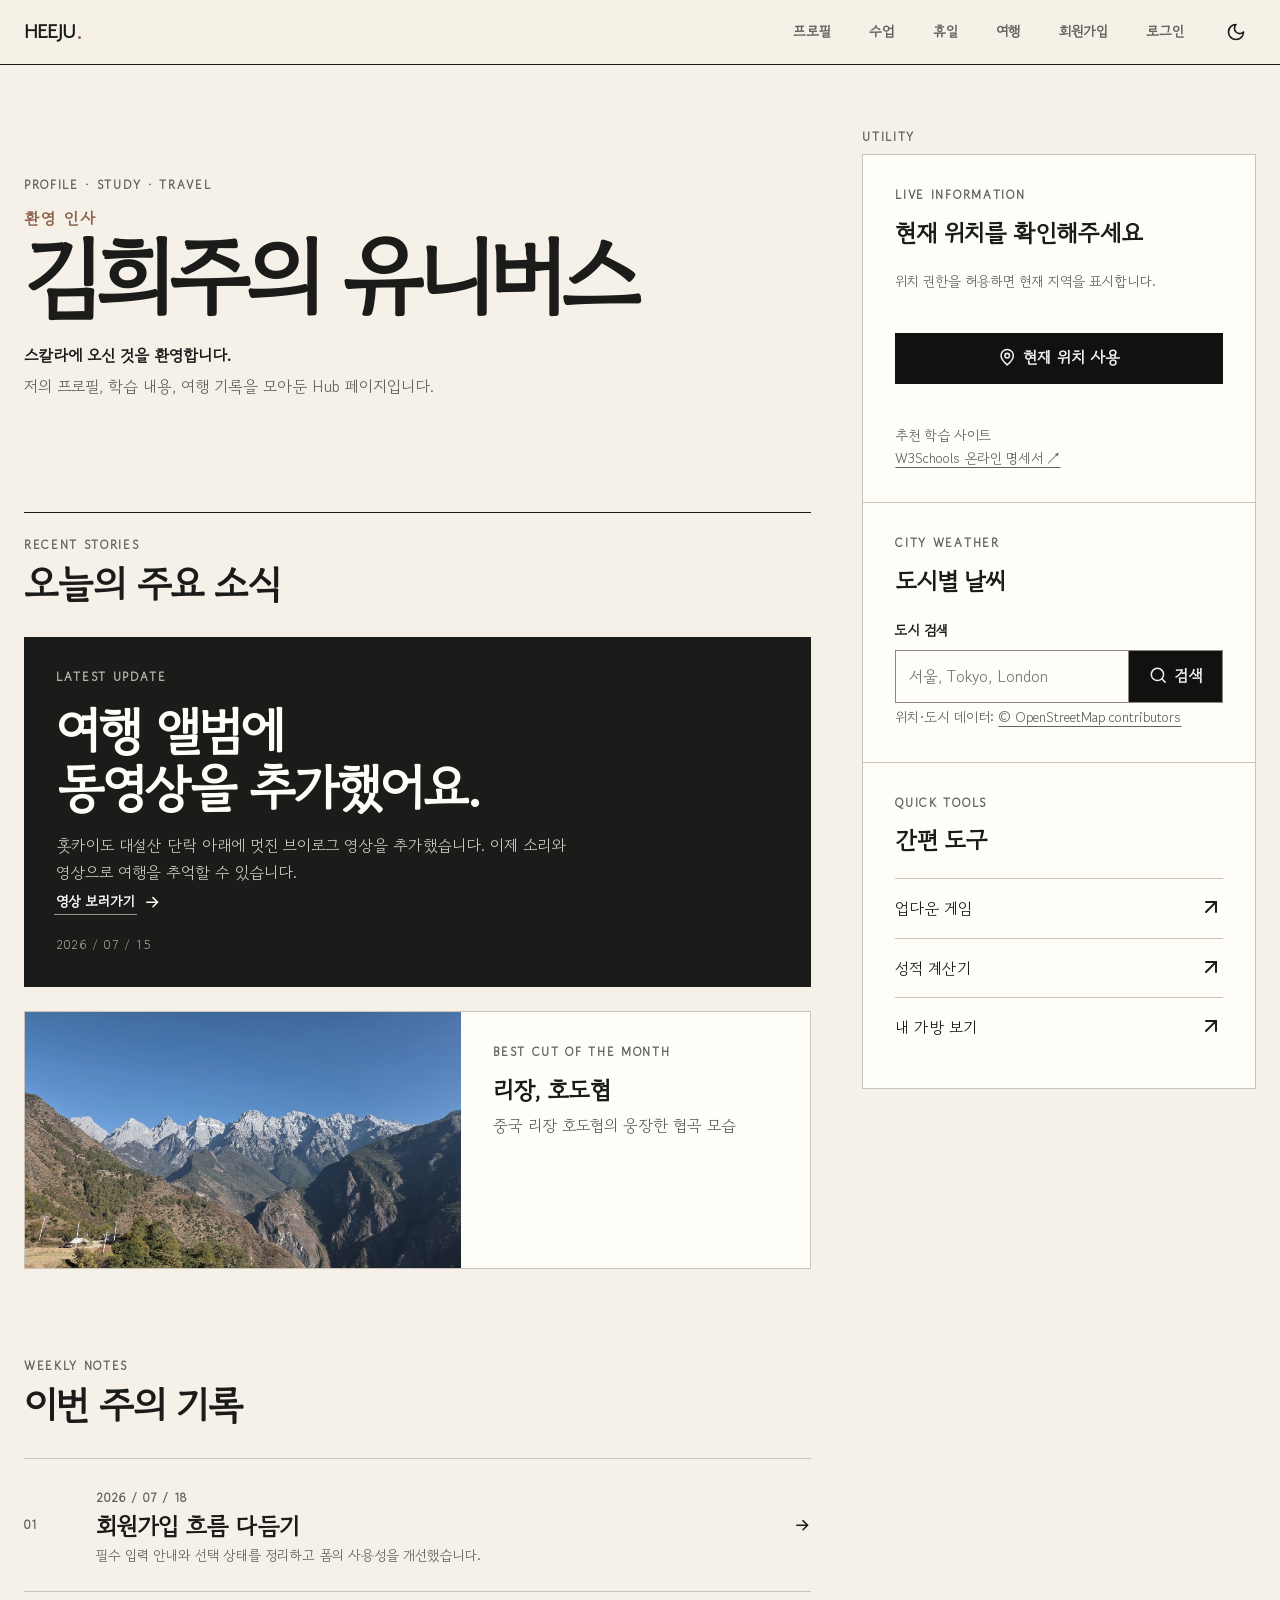
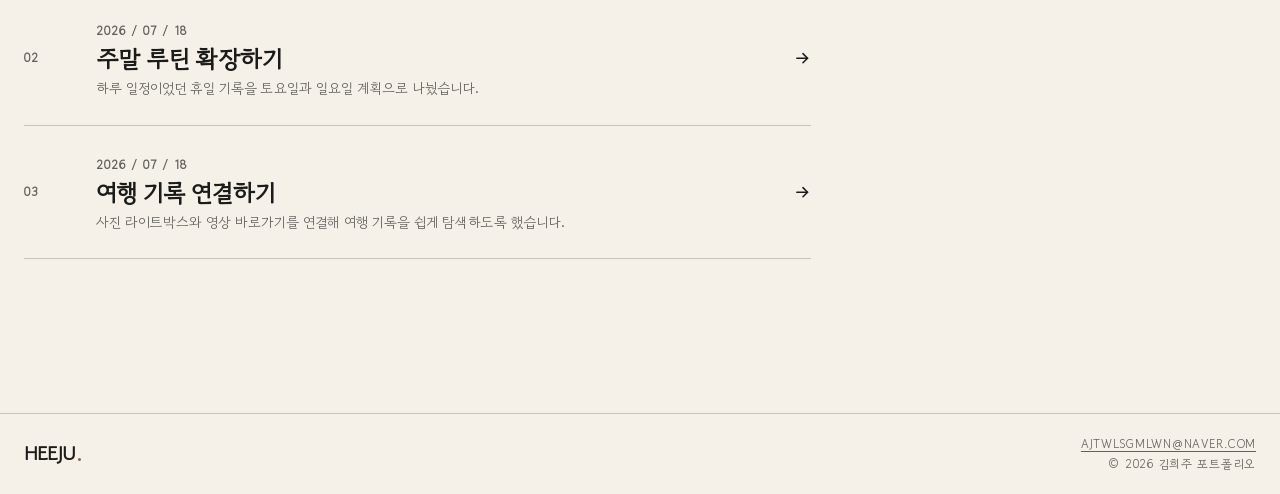
==== commit ae701025: "style.css 분리 및 리팩토링" ====
--- a/html/index.html
+++ b/html/index.html
@@ -12,6 +12,11 @@
     <script src="../script/homeIntro.js" defer></script>
     <script src="../script/reveal.js" defer></script>
     <link rel="stylesheet" href="../css/style.css" />
+    <link rel="stylesheet" href="../css/components.css" />
+    <link rel="stylesheet" href="../css/pages.css" />
+    <link rel="stylesheet" href="../css/home.css" />
+    <link rel="stylesheet" href="../css/motion.css" />
+    <link rel="stylesheet" href="../css/responsive.css" />
   </head>
   <body>
     <header class="site-header">
@@ -29,14 +34,16 @@
             <li><a href="./myClass.html">수업</a></li>
             <li><a href="./holiday.html">휴일</a></li>
             <li><a href="./myTrip.html">여행</a></li>
-            <li><a href="./signUp.html">회원가입</a></li>
+            <li class="site-nav__account-item"><a href="./signUp.html">회원가입</a></li>
+            <li class="site-nav__auth-item"><a href="./login.html">로그인</a></li>
           </ul>
         </nav>
+        <button class="theme-toggle" type="button" aria-label="테마 전환"></button>
       </div>
     </header>
 
     <main class="home-main">
-        <div class="layout-container">
+      <div class="layout-container">
         <div class="home-dashboard">
           <div class="home-dashboard__primary">
             <section class="home-hero" aria-labelledby="home-title">
@@ -78,7 +85,7 @@
                 </article>
                 <article class="home-photo-card">
                   <button
-                    class="home-photo-card__preview trip-card__preview"
+                    class="trip-card__preview"
                     type="button"
                     data-lightbox-src="../media/리장.jpg"
                     data-lightbox-title="리장, 호도협"
@@ -247,8 +254,8 @@
             </div>
           </aside>
         </div>
-      </main>
-    </div>
+      </div>
+    </main>
 
     <dialog
       class="trip-lightbox trip-lightbox--single"
--- a/css/style.css
+++ b/css/style.css
@@ -383,22 +383,31 @@
   background: transparent;
 }
 
-.theme-toggle .ui-icon {
+.theme-toggle::before {
+  content: "";
   width: 1.25rem;
   height: 1.25rem;
+  background: currentcolor;
+  -webkit-mask: url("data:image/svg+xml,%3Csvg xmlns='http://www.w3.org/2000/svg' viewBox='0 0 24 24' fill='none' stroke='black' stroke-width='2' stroke-linecap='round' stroke-linejoin='round'%3E%3Cpath d='M12 3a6 6 0 0 0 9 9 9 9 0 1 1-9-9Z'/%3E%3C/svg%3E") center / contain no-repeat;
+  mask: url("data:image/svg+xml,%3Csvg xmlns='http://www.w3.org/2000/svg' viewBox='0 0 24 24' fill='none' stroke='black' stroke-width='2' stroke-linecap='round' stroke-linejoin='round'%3E%3Cpath d='M12 3a6 6 0 0 0 9 9 9 9 0 1 1-9-9Z'/%3E%3C/svg%3E") center / contain no-repeat;
   transform-origin: center;
   transition: transform 260ms cubic-bezier(0.22, 1, 0.36, 1);
 }
 
-html[data-theme="light"] .theme-toggle:hover .ui-icon {
+html[data-theme="dark"] .theme-toggle::before {
+  -webkit-mask-image: url("data:image/svg+xml,%3Csvg xmlns='http://www.w3.org/2000/svg' viewBox='0 0 24 24' fill='none' stroke='black' stroke-width='2' stroke-linecap='round'%3E%3Ccircle cx='12' cy='12' r='4'/%3E%3Cpath d='M12 2v2M12 20v2M4.93 4.93l1.42 1.42M17.66 17.66l1.41 1.41M2 12h2M20 12h2M6.34 17.66l-1.41 1.41M19.07 4.93l-1.41 1.41'/%3E%3C/svg%3E");
+  mask-image: url("data:image/svg+xml,%3Csvg xmlns='http://www.w3.org/2000/svg' viewBox='0 0 24 24' fill='none' stroke='black' stroke-width='2' stroke-linecap='round'%3E%3Ccircle cx='12' cy='12' r='4'/%3E%3Cpath d='M12 2v2M12 20v2M4.93 4.93l1.42 1.42M17.66 17.66l1.41 1.41M2 12h2M20 12h2M6.34 17.66l-1.41 1.41M19.07 4.93l-1.41 1.41'/%3E%3C/svg%3E");
+}
+
+html[data-theme="light"] .theme-toggle:hover::before {
   transform: rotate(-12deg) scale(1.08);
 }
 
-html[data-theme="dark"] .theme-toggle:hover .ui-icon {
+html[data-theme="dark"] .theme-toggle:hover::before {
   transform: rotate(28deg) scale(1.08);
 }
 
-.theme-toggle:active .ui-icon {
+.theme-toggle:active::before {
   transform: scale(0.92);
 }
 
@@ -506,2647 +515,3 @@
   font-size: var(--font-size-xs);
   letter-spacing: 0.06em;
 }
-
-/* ================================================================
-   6. SHARED CONTENT COMPONENTS
-   ================================================================ */
-
-.profile-section {
-  padding-top: var(--space-4);
-}
-
-.profile-section + .profile-section {
-  margin-top: var(--space-5);
-}
-
-.profile-section ul,
-.profile-section ol {
-  display: inline-block;
-  padding-left: 1.4rem;
-  text-align: left;
-}
-
-.profile-section li + li {
-  margin-top: var(--space-1);
-}
-
-.profile-section dl {
-  display: grid;
-  grid-template-columns: minmax(5.5rem, 0.22fr) 1fr;
-  text-align: left;
-}
-
-.profile-section dt,
-.profile-section dd {
-  padding-block: var(--space-3);
-}
-
-.profile-section dt {
-  padding-right: var(--space-2);
-  font-weight: 700;
-}
-
-.profile-section dd {
-  color: var(--color-muted);
-}
-
-/* ================================================================
-   7. SHARED FORM AND TABLE COMPONENTS
-   ================================================================ */
-
-.signup-form {
-  display: grid;
-  gap: var(--space-4);
-  text-align: left;
-}
-
-.form-required-note {
-  color: var(--color-muted);
-  font-size: var(--font-size-sm);
-}
-
-.form-status {
-  min-height: 1.5rem;
-  color: var(--color-muted);
-  font-size: var(--font-size-sm);
-  text-align: right;
-}
-
-.form-status:empty {
-  display: none;
-}
-
-.form-required-note {
-  margin-bottom: calc(var(--space-3) * -1);
-  text-align: right;
-}
-
-.required-mark,
-.form-required-note span {
-  color: var(--color-error);
-}
-
-.optional-mark {
-  margin-left: 0.35rem;
-  color: var(--color-muted);
-  font-size: var(--font-size-xs);
-  font-weight: 400;
-}
-
-.signup-form fieldset {
-  min-width: 0;
-  margin: 0;
-  padding: var(--space-4);
-  border: var(--border);
-  background: rgb(255 253 248 / 62%);
-}
-
-html[data-theme="dark"] .signup-form fieldset {
-  background: rgb(36 35 33 / 76%);
-}
-
-.signup-form legend {
-  padding-inline: var(--space-1);
-  font-size: 1.25rem;
-  font-weight: 700;
-}
-
-.signup-form legend span {
-  margin-right: 0.4rem;
-  color: var(--color-accent);
-  font-size: var(--font-size-xs);
-  letter-spacing: 0.08em;
-  vertical-align: middle;
-}
-
-.fieldset-description {
-  margin-bottom: var(--space-4);
-  color: var(--color-muted);
-  font-size: var(--font-size-sm);
-}
-
-.form-grid {
-  display: grid;
-  gap: var(--space-3);
-}
-
-.form-grid--two {
-  grid-template-columns: repeat(2, minmax(0, 1fr));
-}
-
-.form-grid + .form-field {
-  margin-top: var(--space-3);
-}
-
-.form-grid .form-field + .form-field {
-  margin-top: 0;
-}
-
-.form-field + .form-field {
-  margin-top: var(--space-3);
-}
-
-.form-field > label,
-.form-label {
-  display: block;
-  margin-bottom: var(--space-1);
-  font-size: var(--font-size-sm);
-  font-weight: 700;
-}
-
-.form-hint {
-  display: block;
-  margin-top: 0.35rem;
-}
-
-.form-error {
-  min-height: 1.25rem;
-  margin-top: 0.25rem;
-  display: block;
-  color: var(--color-error);
-  font-size: var(--font-size-xs);
-}
-
-.form-counter {
-  margin-top: 0.35rem;
-  display: block;
-  color: var(--color-muted);
-  font-size: var(--font-size-xs);
-  text-align: right;
-}
-
-.visually-hidden {
-  position: absolute;
-  width: 1px;
-  height: 1px;
-  padding: 0;
-  margin: -1px;
-  overflow: hidden;
-  clip: rect(0 0 0 0);
-  white-space: nowrap;
-  border: 0;
-}
-
-.signup-form input[type="text"],
-.signup-form input[type="password"],
-.signup-form input[type="date"],
-.signup-form select,
-.signup-form textarea,
-.home-weather-panel input,
-.home-weather-panel select {
-  width: 100%;
-  min-height: 2.9rem;
-  padding: 0.7rem 0.8rem;
-  border: 1px solid var(--color-line-strong);
-  border-radius: 0;
-  color: var(--color-ink);
-  background: var(--color-surface);
-}
-
-.signup-form textarea {
-  min-height: 8rem;
-  resize: none;
-}
-
-.signup-form input:focus,
-.signup-form select:focus,
-.signup-form textarea:focus {
-  border-color: var(--color-accent);
-  outline: 0;
-}
-
-.home-weather-panel input:focus,
-.home-weather-panel select:focus {
-  border-color: var(--color-accent);
-  outline: 0;
-}
-
-.signup-form input[aria-invalid="true"] {
-  border-color: var(--color-error);
-}
-
-.password-field {
-  position: relative;
-}
-
-.password-field input {
-  padding-right: 4.75rem;
-}
-
-.password-toggle {
-  position: absolute;
-  top: 50%;
-  right: 0.45rem;
-  min-width: 3.5rem;
-  min-height: 2rem;
-  padding-inline: 0.65rem;
-  border: 0;
-  color: var(--color-muted);
-  background: transparent;
-  font-size: var(--font-size-xs);
-  font-weight: 700;
-  transform: translateY(-50%);
-}
-
-.password-toggle:hover {
-  color: var(--color-accent-dark);
-  background: var(--color-paper);
-}
-
-.form-email {
-  display: grid;
-  grid-template-columns: minmax(0, 1fr) auto minmax(10rem, 0.8fr);
-  align-items: center;
-  gap: var(--space-1);
-}
-
-.form-email #emailCustomDomain {
-  grid-column: 1 / -1;
-}
-
-.choice-group {
-  display: flex;
-  flex-wrap: wrap;
-  gap: var(--space-1) var(--space-3);
-}
-
-.choice-group--stacked {
-  flex-direction: column;
-  align-items: flex-start;
-}
-
-.choice-group label {
-  display: inline-flex;
-  align-items: center;
-  gap: 0.4rem;
-  color: var(--color-muted);
-  font-size: var(--font-size-sm);
-}
-
-.choice-group input {
-  accent-color: var(--color-accent-dark);
-}
-
-.choice-group--cards {
-  display: grid;
-  grid-template-columns: repeat(3, minmax(0, 1fr));
-  gap: var(--space-1);
-}
-
-.choice-group--cards label {
-  position: relative;
-  min-height: 3rem;
-  padding: 0.7rem 0.8rem;
-  justify-content: space-between;
-  border: var(--border);
-  background: var(--color-surface);
-  cursor: pointer;
-  transition: border-color var(--transition-fast), background var(--transition-fast);
-}
-
-.choice-group--cards input {
-  position: absolute;
-  width: 1px;
-  height: 1px;
-  margin: -1px;
-  overflow: hidden;
-  clip: rect(0 0 0 0);
-  white-space: nowrap;
-  opacity: 0;
-}
-
-.choice-group--cards label:focus-within {
-  outline: 2px solid var(--color-accent);
-  outline-offset: 2px;
-}
-
-.choice-check {
-  opacity: 0;
-  transform: scale(0.75);
-  transition: opacity var(--transition-fast), transform var(--transition-fast);
-}
-
-.choice-group--cards label:has(input:checked) .choice-check {
-  opacity: 1;
-  transform: scale(1);
-}
-
-.choice-group--cards label:hover,
-.choice-group--cards label:has(input:checked) {
-  border-color: var(--color-accent);
-  color: var(--color-ink);
-  background: var(--color-mark);
-}
-
-.choice-group--interests {
-  grid-template-columns: repeat(2, minmax(0, 1fr));
-}
-
-.choice-group--gender {
-  grid-template-columns: repeat(3, minmax(0, 1fr));
-}
-
-.form-actions {
-  display: flex;
-  flex-wrap: wrap;
-  justify-content: flex-end;
-  gap: var(--space-1);
-}
-
-.form-actions button[type="submit"] {
-  min-width: 10rem;
-}
-
-.form-actions button,
-.home-weather-panel button {
-  min-height: 2.75rem;
-  padding: 0.6rem 1.1rem;
-  border: 1px solid var(--color-ink);
-  border-radius: 0;
-  font-weight: 700;
-}
-
-.form-actions button {
-  min-width: 7.5rem;
-  position: relative;
-  overflow: hidden;
-  isolation: isolate;
-  color: var(--color-ink);
-  background: transparent;
-}
-
-.form-actions button::before {
-  position: absolute;
-  z-index: 0;
-  inset: 0;
-  background: var(--color-mark);
-  content: "";
-  transform: scaleX(0);
-  transform-origin: left;
-  transition: transform 180ms ease-out;
-}
-
-.form-actions button > span {
-  position: relative;
-  z-index: 1;
-}
-
-.form-actions button:hover::before,
-.form-actions button:focus-visible::before {
-  transform: scaleX(1);
-}
-
-.form-actions button[type="submit"] {
-  color: #fff;
-  background: var(--color-ink);
-}
-
-.form-actions button[type="submit"]::before {
-  background: #fff;
-}
-
-html[data-theme="dark"] .form-actions button[type="submit"]::before {
-  background: var(--color-paper);
-}
-
-.form-actions button[type="submit"] > span {
-  mix-blend-mode: difference;
-}
-
-.form-actions button[type="reset"] {
-  border-color: var(--color-line-strong);
-  transition: border-color 180ms ease-out;
-}
-
-.form-actions button[type="reset"]:hover,
-.form-actions button[type="reset"]:focus-visible {
-  border-color: var(--color-ink);
-}
-
-.home-weather-panel button {
-  min-height: 2.9rem;
-  padding: 0.7rem 1.25rem;
-  color: var(--color-surface);
-  background: var(--color-ink);
-  transition: color var(--transition-fast), background var(--transition-fast), transform var(--transition-fast);
-}
-
-.home-weather-panel button:hover {
-  background: var(--color-accent-dark);
-  transform: translateY(-1px);
-}
-
-.table-scroll {
-  width: min(100%, 56rem);
-  margin-inline: auto;
-  overflow-x: visible;
-  border: var(--border);
-  background: var(--color-surface);
-  box-shadow: 0 0.5rem 1.5rem rgb(27 27 26 / 5%);
-}
-
-.class-table {
-  width: 100%;
-  min-width: 0;
-  border-collapse: separate;
-  border-spacing: 0;
-  table-layout: fixed;
-  word-break: normal;
-}
-
-.class-table caption {
-  padding: var(--space-2) var(--space-3);
-  color: var(--color-muted);
-  background: var(--color-paper);
-  font-size: var(--font-size-sm);
-  font-weight: 600;
-  text-align: center;
-}
-
-.class-table th,
-.class-table td {
-  padding: 0.8rem var(--space-2);
-  border-left: 1px solid var(--color-line);
-  border-bottom: 1px solid var(--color-line);
-  line-height: 1.45;
-  overflow-wrap: anywhere;
-  text-align: center;
-  vertical-align: middle;
-}
-
-.class-table tr > :first-child {
-  border-left: 0;
-  box-shadow: none;
-}
-
-.class-table thead th {
-  position: sticky;
-  top: 0;
-  z-index: 1;
-  border-top: 1px solid var(--color-ink);
-  border-bottom-color: var(--color-ink);
-  color: var(--color-surface);
-  background: var(--color-ink);
-  font-size: var(--font-size-sm);
-  letter-spacing: 0.04em;
-}
-
-.class-table thead th:first-child {
-  width: 6rem;
-}
-
-.class-table tbody th {
-  width: 6rem;
-  color: var(--color-muted);
-  background: #f1eee7;
-  font-size: var(--font-size-xs);
-  font-weight: 700;
-  letter-spacing: 0.02em;
-  white-space: nowrap;
-}
-
-html[data-theme="dark"] .table-scroll {
-  --color-ink: #1b1b1a;
-  --color-paper: #f5f1e8;
-  --color-surface: #fffdf8;
-  --color-muted: #62605c;
-  --color-line: #c9c3b9;
-  --color-line-strong: #8b867e;
-  --color-accent: #8a6249;
-  --color-accent-dark: #6f4d39;
-  --color-mark: #e8dcc5;
-
-  color-scheme: light;
-}
-
-.class-table tbody th time {
-  display: block;
-  color: inherit;
-  font: inherit;
-  line-height: 1.35;
-}
-
-.class-table tbody th time + .visually-hidden + time {
-  margin-top: 0.2rem;
-}
-
-.class-table tbody th time + .visually-hidden + time::before {
-  color: var(--color-line-strong);
-  content: "~ ";
-  font-weight: 400;
-}
-
-.class-table__course {
-  color: var(--color-ink);
-  font-size: var(--font-size-sm);
-  font-weight: 700;
-  transition: box-shadow var(--transition-fast), filter var(--transition-fast);
-}
-
-.class-table__course:hover {
-  position: relative;
-  box-shadow: inset 0 0 0 2px var(--color-accent);
-  filter: brightness(0.98);
-}
-
-.class-table__empty {
-  color: var(--color-muted);
-  background: #f5f2ec;
-  font-size: var(--font-size-xs);
-}
-
-.class-table__course--team {
-  background: #eee6d8;
-}
-
-.class-table__course--frontend {
-  background: #e5eee7;
-}
-
-.class-table__course--data {
-  background: #e4ebf0;
-}
-
-.class-table__course--backend {
-  background: #eee8e1;
-}
-
-.class-table__course--cloud {
-  background: #e9e7ef;
-}
-
-.class-table__course--ai {
-  background: #efe6e4;
-}
-
-.class-table__break th,
-.class-table__break td {
-  color: var(--color-accent-dark);
-  background: var(--color-mark);
-  font-size: var(--font-size-xs);
-  font-weight: 700;
-  letter-spacing: 0.12em;
-}
-
-.class-table tbody tr:last-child > *,
-.class-table tbody tr:nth-last-child(2) > td[rowspan="2"],
-.class-table tbody tr:nth-last-child(3) > td[rowspan="3"],
-.class-table tbody tr:nth-last-child(4) > td[rowspan="4"] {
-  border-bottom: 0;
-}
-
-/* ================================================================
-   8. HOME PAGE — page-specific classes use the home-* prefix.
-   ================================================================ */
-
-.home-main {
-  padding-bottom: var(--space-6);
-}
-
-.home-main .section-heading,
-.home-utility .section-heading {
-  margin-inline: 0;
-  text-align: left;
-}
-
-.home-dashboard {
-  display: grid;
-  grid-template-columns: minmax(0, 8fr) minmax(18rem, 4fr);
-  gap: clamp(var(--space-4), 4vw, var(--space-6));
-  align-items: start;
-}
-
-.home-dashboard__primary {
-  min-width: 0;
-}
-
-.home-hero {
-  min-height: 28rem;
-  padding-block: clamp(var(--space-4), 5vw, var(--space-6));
-  display: flex;
-  align-items: center;
-  border-bottom: 1px solid var(--color-ink);
-}
-
-.home-hero__copy {
-  max-width: 48rem;
-}
-
-.home-hero__copy > .eyebrow {
-  margin-bottom: var(--space-2);
-}
-
-.home-hero h1 {
-  margin-bottom: var(--space-3);
-  font-size: clamp(3.25rem, 7vw, 6.5rem);
-  line-height: 0.94;
-  letter-spacing: -0.07em;
-}
-
-.home-hero h1 .home-title__label {
-  display: block;
-  margin-bottom: 0.5rem;
-  color: var(--color-accent);
-  font-size: 0.18em;
-  letter-spacing: 0.12em;
-  line-height: 1;
-}
-
-.home-title__main {
-  display: inline-block;
-}
-
-.home-hero__welcome {
-  margin-bottom: 0.3rem;
-  font-weight: 700;
-}
-
-.hero-description {
-  max-width: 36rem;
-  color: var(--color-muted);
-}
-
-.home-content {
-  padding-block: var(--space-3) clamp(var(--space-5), 7vw, var(--space-7));
-}
-
-.content-grid {
-  display: grid;
-  gap: var(--space-3);
-}
-
-.home-update-card {
-  min-height: 21rem;
-  padding: clamp(var(--space-3), 4vw, var(--space-4));
-  display: flex;
-  flex-direction: column;
-  color: var(--color-surface);
-  background: var(--color-ink);
-}
-
-.home-update-card .eyebrow {
-  color: #bbb6ae;
-}
-
-.home-update-card h3 {
-  margin-block: var(--space-2);
-  color: inherit;
-  font-size: clamp(2rem, 4vw, 3.2rem);
-  letter-spacing: -0.055em;
-}
-
-.home-update-card > p:not(.eyebrow) {
-  max-width: 34rem;
-  color: #ccc8c0;
-}
-
-.home-update-card time {
-  margin-top: var(--space-2);
-  color: #aaa59e;
-  font-size: var(--font-size-xs);
-  letter-spacing: 0.1em;
-}
-
-html[data-theme="dark"] .home-update-card .eyebrow,
-html[data-theme="dark"] .home-update-card time {
-  color: #bbb6ae;
-}
-
-html[data-theme="dark"] .home-update-card > p:not(.eyebrow) {
-  color: #ccc8c0;
-}
-
-html[data-theme="dark"] .home-update-card__link {
-  color: #fffdf8;
-}
-
-html[data-theme="dark"] .home-update-card {
-  color: #fffdf8;
-  background: #111110;
-}
-
-.home-update-card__link {
-  width: fit-content;
-  margin-top: auto;
-  padding-block: 0.3rem;
-  display: inline-flex;
-  align-items: center;
-  gap: var(--space-1);
-  color: var(--color-surface);
-  font-size: var(--font-size-sm);
-  font-weight: 700;
-  text-decoration: none;
-  transition: color var(--transition-fast);
-}
-
-.home-update-card__link .ui-icon {
-  transition: transform var(--transition-fast);
-}
-
-.home-update-card__label {
-  position: relative;
-  padding: 0.08em 0.16em;
-  margin: -0.08em -0.16em;
-  overflow: hidden;
-  isolation: isolate;
-  border-bottom: 1px solid rgb(255 253 248 / 55%);
-  transition: border-color var(--transition-fast);
-}
-
-.home-update-card__label::before {
-  position: absolute;
-  z-index: 0;
-  inset: 0;
-  background: #fff;
-  content: "";
-  transform: scaleX(0);
-  transform-origin: left;
-  transition: transform 220ms ease-out;
-}
-
-.home-update-card__label > span {
-  position: relative;
-  z-index: 1;
-  color: #fff;
-  mix-blend-mode: difference;
-}
-
-.home-update-card__link:hover .home-update-card__label,
-.home-update-card__link:focus-visible .home-update-card__label {
-  border-color: #fff;
-}
-
-.home-update-card__link:hover .home-update-card__label::before,
-.home-update-card__link:focus-visible .home-update-card__label::before {
-  transform: scaleX(1);
-}
-
-.home-update-card__link:hover .ui-icon,
-.home-update-card__link:focus-visible .ui-icon {
-  transform: translateX(3px);
-}
-
-.home-photo-card {
-  display: grid;
-  grid-template-columns: minmax(0, 1fr) minmax(15rem, 0.8fr);
-  border: var(--border);
-  background: var(--color-surface);
-  transition: transform var(--transition-base), box-shadow var(--transition-base);
-}
-
-.home-photo-card:hover {
-  transform: translateY(-3px);
-  box-shadow: var(--shadow-card);
-}
-
-.home-photo-card img {
-  width: 100%;
-  height: 100%;
-  min-height: 16rem;
-  object-fit: cover;
-  filter: saturate(0.75);
-}
-
-.home-photo-card__preview {
-  width: 100%;
-  min-width: 0;
-  padding: 0;
-  overflow: hidden;
-  border: 0;
-  color: inherit;
-  background: transparent;
-  cursor: pointer;
-}
-
-.home-photo-card__preview:focus-visible {
-  position: relative;
-  z-index: 1;
-  outline-offset: -4px;
-}
-
-.home-photo-card > div {
-  padding: var(--space-4);
-}
-
-.home-photo-card h3 {
-  margin-block: var(--space-2) var(--space-1);
-}
-
-.home-photo-card > div > p:last-child {
-  color: var(--color-muted);
-}
-
-.home-notes {
-  padding-bottom: clamp(var(--space-5), 7vw, var(--space-7));
-}
-
-.home-notes__list {
-  padding: 0;
-  border-bottom: var(--border);
-  list-style: none;
-}
-
-.home-notes__list a {
-  padding-block: var(--space-3);
-  display: grid;
-  grid-template-columns: 3rem minmax(0, 1fr) auto;
-  align-items: center;
-  gap: var(--space-3);
-  border-top: var(--border);
-  text-align: left;
-  text-decoration: none;
-  transition: background var(--transition-fast), padding var(--transition-fast);
-}
-
-.home-notes__list a:hover,
-.home-notes__list a:focus-visible {
-  padding-inline: var(--space-2);
-  background: var(--color-surface);
-}
-
-.home-notes__index,
-.home-notes__list time {
-  color: var(--color-muted);
-  font-size: var(--font-size-xs);
-  font-weight: 700;
-  letter-spacing: 0.08em;
-}
-
-.home-notes__list h3 {
-  margin-block: 0.25rem;
-}
-
-.home-notes__list p {
-  color: var(--color-muted);
-  font-size: var(--font-size-sm);
-}
-
-.home-notes__list .ui-icon {
-  transition: transform var(--transition-fast);
-}
-
-.home-notes__list a:hover .ui-icon,
-.home-notes__list a:focus-visible .ui-icon {
-  transform: translateX(3px);
-}
-
-.home-utility {
-  position: sticky;
-  top: calc(var(--space-3) - clamp(var(--space-4), 5vw, var(--space-6)));
-  padding-top: clamp(var(--space-4), 5vw, var(--space-6));
-}
-
-.home-utility .section-heading--compact {
-  margin-bottom: var(--space-1);
-}
-
-.home-utility .section-heading .eyebrow {
-  margin-bottom: 0;
-}
-
-.utility-grid {
-  border: var(--border);
-  background: var(--color-surface);
-}
-
-.utility-grid article {
-  padding: var(--space-4);
-}
-
-.utility-grid article + article {
-  border-top: var(--border);
-}
-
-.utility-grid h3 {
-  margin-block: var(--space-2) var(--space-3);
-}
-
-.home-location-panel > p:last-child,
-.home-weather-panel small {
-  color: var(--color-muted);
-  font-size: var(--font-size-sm);
-}
-
-.home-location-panel__status {
-  min-height: 2.9rem;
-  margin-bottom: var(--space-2);
-  color: var(--color-muted);
-  font-size: var(--font-size-sm);
-}
-
-.location-request-button {
-  position: relative;
-  width: 100%;
-  min-height: 2.9rem;
-  margin-bottom: var(--space-3);
-  padding: 0.7rem var(--space-2);
-  overflow: hidden;
-  isolation: isolate;
-  border: 0;
-  color: #fff;
-  background: #111110;
-  font-weight: 700;
-}
-
-.location-request-button[hidden] {
-  display: none;
-}
-
-.location-request-button::before {
-  position: absolute;
-  z-index: 0;
-  inset: 0;
-  background: #fff;
-  content: "";
-  transform: scaleX(0);
-  transform-origin: left;
-  transition: transform 180ms ease-out;
-}
-
-.location-request-button > span {
-  position: relative;
-  z-index: 1;
-  display: inline-flex;
-  align-items: center;
-  justify-content: center;
-  gap: 0.45rem;
-  color: #fff;
-  mix-blend-mode: difference;
-}
-
-.location-request-button:hover::before,
-.location-request-button:focus-visible::before {
-  transform: scaleX(1);
-}
-
-.location-request-button:disabled {
-  cursor: wait;
-}
-
-.location-request-button.is-loading::before {
-  transform: scaleX(0);
-}
-
-.location-request-button.is-loading .ui-icon {
-  animation: location-pin-pulse 800ms ease-in-out infinite alternate;
-}
-
-.home-location-panel__recommendation {
-  margin-top: var(--space-2);
-}
-
-.home-location-panel a,
-.home-weather-panel a {
-  text-decoration: underline;
-}
-
-.home-weather-panel label {
-  display: block;
-  margin-bottom: var(--space-1);
-  font-size: var(--font-size-sm);
-  font-weight: 700;
-}
-
-.search-row {
-  position: relative;
-  display: grid;
-  grid-template-columns: minmax(0, 1fr) auto;
-  border: 1px solid var(--color-line-strong);
-}
-
-.search-row input:focus,
-.search-row button:focus {
-  outline: 0;
-}
-
-.search-row input {
-  min-width: 0;
-  border: 0;
-}
-
-.search-row button {
-  position: relative;
-  min-width: 5.5rem;
-  overflow: hidden;
-  isolation: isolate;
-  border: 0;
-  border-left: 1px solid var(--color-line-strong);
-  color: #fff;
-  background: #111110;
-  transform: none;
-}
-
-.search-row button::before {
-  position: absolute;
-  z-index: 0;
-  inset: 0;
-  background: #fff;
-  content: "";
-  transform: scaleX(0);
-  transform-origin: left;
-  transition: transform 180ms ease-out;
-}
-
-.search-button__content {
-  position: relative;
-  z-index: 1;
-  display: inline-flex;
-  align-items: center;
-  justify-content: center;
-  gap: 0.4rem;
-  color: #fff;
-  mix-blend-mode: difference;
-}
-
-.search-row button:hover,
-.search-row button:focus-visible {
-  background: #111110;
-  transform: none;
-}
-
-.search-row button:hover::before,
-.search-row button:focus-visible::before {
-  transform: scaleX(1);
-}
-
-.search-row button:disabled {
-  cursor: wait;
-  opacity: 1;
-}
-
-.search-row button.is-loading::before {
-  transform: scaleX(0);
-}
-
-.search-row button.is-loading .search-button__icon {
-  animation: search-button-spin 800ms linear infinite;
-}
-
-#city-select {
-  margin-top: var(--space-2);
-}
-
-#weather-box {
-  min-height: 5.5rem;
-  margin-block: var(--space-2);
-  padding: var(--space-2);
-  color: var(--color-muted);
-  background: var(--color-paper);
-  font-size: var(--font-size-sm);
-}
-
-#weather-box h3 {
-  margin-bottom: var(--space-1);
-  color: var(--color-ink);
-  font-size: 1rem;
-}
-
-#weather-box p + p {
-  margin-top: 0.25rem;
-}
-
-.weather-loading {
-  min-height: 3.5rem;
-  display: flex;
-  align-items: center;
-  gap: 0.45rem;
-}
-
-.loading-dots {
-  display: inline-block;
-}
-
-.loading-dots::after {
-  content: ".";
-  animation: loading-dots 1.5s steps(1, end) infinite;
-}
-
-.home-tools-panel button {
-  width: 100%;
-  padding: var(--space-2) 0;
-  display: flex;
-  justify-content: space-between;
-  border: 0;
-  border-top: var(--border);
-  color: var(--color-ink);
-  background: transparent;
-  text-align: left;
-  transition: color var(--transition-fast), padding var(--transition-fast);
-}
-
-.home-tools-panel button > span:first-child {
-  padding: 0.08em 0.16em;
-  margin: -0.08em -0.16em;
-  background-image: linear-gradient(var(--color-mark), var(--color-mark));
-  background-position: left center;
-  background-repeat: no-repeat;
-  background-size: 0 100%;
-  transition: background-size 240ms ease-out;
-}
-
-.home-tools-panel button:hover > span:first-child,
-.home-tools-panel button:focus-visible > span:first-child {
-  background-size: 100% 100%;
-}
-
-.home-tools-panel button:hover {
-  padding-inline: var(--space-1);
-  color: var(--color-accent-dark);
-}
-
-.home-tools-panel .ui-icon {
-  width: 1.5rem;
-  height: 1.5rem;
-}
-
-/* ================================================================
-   9. HOLIDAY PAGE — only schedule composition lives here.
-   ================================================================ */
-
-.holiday-schedule__grid {
-  display: grid;
-  grid-template-columns: repeat(3, minmax(0, 1fr));
-  gap: var(--space-3);
-}
-
-.holiday-days {
-  display: grid;
-  gap: var(--space-6);
-}
-
-.holiday-day + .holiday-day {
-  padding-top: var(--space-5);
-}
-
-.holiday-day__heading {
-  margin-bottom: var(--space-3);
-  text-align: left;
-}
-
-.holiday-day__heading .eyebrow {
-  margin-bottom: var(--space-1);
-}
-
-.schedule-card {
-  min-width: 0;
-  padding-top: var(--space-3);
-  border-top: 2px solid var(--color-ink);
-}
-
-.schedule-card h4 {
-  margin: 0 0 var(--space-3);
-  font-size: clamp(1.15rem, 2vw, 1.5rem);
-  letter-spacing: -0.025em;
-  line-height: 1.12;
-}
-
-.schedule-item {
-  padding-block: var(--space-2);
-  border-top: var(--border);
-}
-
-.schedule-item time {
-  display: block;
-  margin-bottom: 0.25rem;
-  color: var(--color-accent-dark);
-  font-size: var(--font-size-xs);
-  font-weight: 700;
-  letter-spacing: 0.08em;
-}
-
-/* ================================================================
-   10. TRIP PAGE — trip-card never affects unrelated cards.
-   ================================================================ */
-
-.trip-main {
-  max-width: 68rem;
-}
-
-.trip-section-description {
-  max-width: 34rem;
-  margin: var(--space-2) auto 0;
-  color: var(--color-muted);
-  font-size: var(--font-size-sm);
-}
-
-.trip-soundtrack {
-  padding-top: var(--space-4);
-}
-
-.trip-soundtrack__bar {
-  width: min(100%, 44rem);
-  min-height: 4.5rem;
-  margin-inline: auto;
-  padding: var(--space-2) var(--space-3);
-  display: grid;
-  grid-template-columns: minmax(9rem, 0.35fr) minmax(0, 1fr);
-  align-items: center;
-  gap: var(--space-3);
-  border-block: var(--border);
-  background: var(--color-surface);
-}
-
-.trip-soundtrack__meta {
-  text-align: left;
-}
-
-.trip-soundtrack__meta .eyebrow {
-  margin-bottom: 0.2rem;
-}
-
-.trip-soundtrack__meta > p:last-child {
-  color: var(--color-ink);
-  font-size: var(--font-size-sm);
-  font-weight: 700;
-}
-
-.trip-soundtrack audio {
-  width: 100%;
-}
-
-.trip-gallery {
-  padding-top: var(--space-4);
-}
-
-.trip-grid {
-  display: grid;
-  grid-template-columns: repeat(3, minmax(0, 1fr));
-  gap: var(--space-3);
-}
-
-.trip-card {
-  min-width: 0;
-  overflow: hidden;
-  border: var(--border);
-  background: var(--color-surface);
-  transition: transform var(--transition-base), box-shadow var(--transition-base), border-color var(--transition-base);
-}
-
-.trip-card__preview {
-  width: 100%;
-  padding: 0;
-  display: block;
-  overflow: hidden;
-  border: 0;
-  color: inherit;
-  background: transparent;
-  cursor: pointer;
-}
-
-.trip-card__preview:focus-visible {
-  position: relative;
-  z-index: 1;
-  outline-offset: -4px;
-}
-
-.trip-card:hover {
-  transform: translateY(-5px);
-  border-color: var(--color-line-strong);
-  box-shadow: var(--shadow-card);
-}
-
-.trip-card img {
-  width: 100%;
-  aspect-ratio: 4 / 3;
-  object-fit: cover;
-  filter: saturate(0.78);
-  transition: filter var(--transition-base), transform var(--transition-base);
-}
-
-.trip-card:hover img {
-  filter: saturate(0.95);
-  transform: scale(1.015);
-}
-
-.trip-card video {
-  width: 100%;
-  aspect-ratio: 16 / 9;
-  object-fit: cover;
-  background: var(--color-ink);
-}
-
-.trip-card figcaption {
-  min-height: 4rem;
-  padding: var(--space-2);
-  display: grid;
-  grid-template-columns: auto minmax(0, 1fr) auto;
-  align-items: center;
-  gap: var(--space-2);
-  color: var(--color-muted);
-  font-size: var(--font-size-xs);
-  text-align: left;
-}
-
-.trip-card__index {
-  color: var(--color-accent-dark);
-  font-weight: 700;
-  letter-spacing: 0.08em;
-}
-
-.trip-card__place {
-  overflow: hidden;
-  color: var(--color-ink);
-  font-size: var(--font-size-sm);
-  font-weight: 700;
-  text-overflow: ellipsis;
-  white-space: nowrap;
-}
-
-.trip-card figcaption time {
-  font-size: var(--font-size-xs);
-  letter-spacing: 0.05em;
-}
-
-.trip-vlog {
-  padding-top: var(--space-4);
-}
-
-.trip-card--video {
-  width: min(100%, 60rem);
-  max-width: none;
-  margin-inline: auto;
-}
-
-.trip-card--video:hover {
-  transform: none;
-}
-
-.is-lightbox-open {
-  overflow: hidden;
-}
-
-.trip-lightbox {
-  width: min(calc(100% - 2rem), 72rem);
-  max-width: none;
-  max-height: calc(100dvh - 2rem);
-  padding: 0;
-  overflow: visible;
-  border: 0;
-  color: var(--color-surface);
-  background: transparent;
-}
-
-.trip-lightbox[open] {
-  animation: lightbox-enter 220ms ease-out both;
-}
-
-.trip-lightbox::backdrop {
-  background: rgb(17 17 16 / 86%);
-  backdrop-filter: blur(4px);
-}
-
-.trip-lightbox__frame {
-  position: relative;
-  padding: 3.5rem 4.5rem var(--space-2);
-  background: var(--color-ink);
-  box-shadow: 0 1.5rem 4rem rgb(0 0 0 / 30%);
-}
-
-html[data-theme="dark"] .trip-lightbox__frame {
-  color: #fffdf8;
-  background: #111110;
-}
-
-html[data-theme="dark"] .trip-lightbox__figure figcaption > span {
-  color: #fffdf8;
-}
-
-html[data-theme="dark"] .trip-lightbox__close,
-html[data-theme="dark"] .trip-lightbox__nav {
-  color: #fffdf8;
-}
-
-html[data-theme="dark"] .trip-lightbox__close:hover,
-html[data-theme="dark"] .trip-lightbox__nav:hover {
-  border-color: #fffdf8;
-  color: #111110;
-  background: #fffdf8;
-}
-
-.trip-lightbox--single .trip-lightbox__frame {
-  padding-inline: var(--space-2);
-}
-
-.trip-lightbox__figure img {
-  width: 100%;
-  height: min(72dvh, 48rem);
-  object-fit: contain;
-  background: #111;
-}
-
-.trip-lightbox__figure figcaption {
-  min-height: 3.5rem;
-  display: flex;
-  align-items: center;
-  justify-content: space-between;
-  gap: var(--space-3);
-  color: #c9c4bc;
-  font-size: var(--font-size-sm);
-}
-
-.trip-lightbox__figure figcaption > span {
-  color: var(--color-surface);
-  font-weight: 700;
-}
-
-.trip-lightbox__close,
-.trip-lightbox__nav {
-  border: 1px solid rgb(255 255 255 / 36%);
-  color: var(--color-surface);
-  background: rgb(27 27 26 / 78%);
-  font-size: var(--font-size-xs);
-  font-weight: 700;
-  transition: color var(--transition-fast), background var(--transition-fast), border-color var(--transition-fast);
-}
-
-.trip-lightbox__close:hover,
-.trip-lightbox__nav:hover {
-  border-color: var(--color-surface);
-  color: var(--color-ink);
-  background: var(--color-surface);
-}
-
-.trip-lightbox__close {
-  position: absolute;
-  top: var(--space-2);
-  right: var(--space-2);
-  z-index: 1;
-  padding: 0.45rem 0.75rem;
-}
-
-.trip-lightbox__nav {
-  position: absolute;
-  top: 50%;
-  z-index: 1;
-  padding: 0.65rem 0.75rem;
-  transform: translateY(-50%);
-}
-
-.trip-lightbox__nav--previous {
-  left: var(--space-2);
-}
-
-.trip-lightbox__nav--next {
-  right: var(--space-2);
-}
-
-/* ================================================================
-   11. RESULT PAGE
-   ================================================================ */
-
-.result-main section {
-  padding-top: var(--space-4);
-}
-
-.result-main section + section {
-  margin-top: var(--space-5);
-}
-
-.result-main section h2 {
-  margin-bottom: var(--space-2);
-}
-
-.result-main section p {
-  color: var(--color-muted);
-}
-
-.result-main section ul {
-  display: inline-block;
-  margin-top: var(--space-2);
-  padding-left: 1.4rem;
-  text-align: left;
-}
-
-.result-main section li + li {
-  margin-top: var(--space-1);
-}
-
-/* ================================================================
-   12. AUTH AND ACCOUNT
-   ================================================================ */
-
-.auth-form {
-  width: min(100%, 36rem);
-  margin-inline: auto;
-  padding: clamp(var(--space-3), 5vw, var(--space-5));
-  background: var(--color-surface);
-  text-align: left;
-}
-
-.auth-form input[type="text"],
-.auth-form input[type="password"] {
-  width: 100%;
-  min-height: 2.9rem;
-  padding: 0.7rem 0.8rem;
-  border: 1px solid var(--color-line-strong);
-  border-radius: 0;
-  color: var(--color-ink);
-  background: var(--color-paper);
-}
-
-.auth-form input:focus {
-  border-color: var(--color-accent);
-  outline: 0;
-}
-
-.auth-form__remember {
-  margin-top: var(--space-2);
-  display: inline-flex;
-  align-items: center;
-  gap: var(--space-1);
-  color: var(--color-muted);
-  font-size: var(--font-size-sm);
-  cursor: pointer;
-}
-
-.auth-form__remember input {
-  width: 1rem;
-  height: 1rem;
-  accent-color: var(--color-accent-dark);
-}
-
-.auth-form__error {
-  min-height: 1.5rem;
-  margin-block: var(--space-2);
-}
-
-.auth-form__submit,
-.my-page-logout {
-  position: relative;
-  width: 100%;
-  min-height: 3rem;
-  overflow: hidden;
-  isolation: isolate;
-  border: 1px solid #111110;
-  color: #fff;
-  background: #111110;
-  font-weight: 700;
-}
-
-.auth-form__submit::before {
-  position: absolute;
-  z-index: 0;
-  inset: 0;
-  background: #fff;
-  content: "";
-  transform: scaleX(0);
-  transform-origin: left;
-  transition: transform 180ms ease-out;
-}
-
-.auth-form__submit > span {
-  position: relative;
-  z-index: 1;
-  color: #fff;
-  mix-blend-mode: difference;
-}
-
-.auth-form__submit:hover::before,
-.auth-form__submit:focus-visible::before {
-  transform: scaleX(1);
-}
-
-.auth-form__submit:disabled {
-  cursor: wait;
-  opacity: 0.65;
-}
-
-.auth-form__helper {
-  margin-top: var(--space-2);
-  color: var(--color-muted);
-  font-size: var(--font-size-sm);
-  text-align: center;
-}
-
-.auth-form__helper a {
-  color: var(--color-ink);
-  font-weight: 700;
-}
-
-.my-page-card,
-.my-page-guest {
-  padding: clamp(var(--space-3), 5vw, var(--space-5));
-  background: var(--color-surface);
-}
-
-.my-page-card[hidden],
-.my-page-guest[hidden] {
-  display: none;
-}
-
-.my-page-details {
-  display: grid;
-  grid-template-columns: minmax(7rem, 0.3fr) minmax(0, 1fr);
-  gap: 0.25rem var(--space-3);
-  text-align: left;
-}
-
-.my-page-details dt,
-.my-page-details dd {
-  padding-block: 0.75rem;
-}
-
-.my-page-details dt {
-  color: var(--color-muted);
-  font-size: var(--font-size-sm);
-  font-weight: 700;
-}
-
-.my-page-details dd {
-  overflow-wrap: anywhere;
-}
-
-.my-page-logout {
-  width: auto;
-  min-width: 8rem;
-  margin-top: var(--space-3);
-  padding-inline: var(--space-3);
-  transition: color var(--transition-fast), background var(--transition-fast);
-}
-
-.my-page-logout:hover,
-.my-page-logout:focus-visible {
-  color: #111110;
-  background: #fff;
-}
-
-.my-page-guest h2 {
-  margin-bottom: var(--space-2);
-}
-
-.my-page-guest > p:not(.eyebrow) {
-  color: var(--color-muted);
-}
-
-.my-page-guest__actions {
-  margin-top: var(--space-3);
-  display: flex;
-  justify-content: center;
-  gap: var(--space-2);
-}
-
-.my-page-guest__actions a {
-  min-width: 7rem;
-  padding: 0.65rem var(--space-2);
-  border: 1px solid var(--color-ink);
-  text-decoration: none;
-}
-
-/* 13. WEEKEND PLANNER
-   -------------------------------------------------------------------------- */
-.holiday-planner {
-  margin-top: var(--space-7);
-}
-
-.planner-form {
-  padding: var(--space-3);
-  display: grid;
-  grid-template-columns: 8rem 8rem minmax(12rem, 1fr) auto auto;
-  align-items: end;
-  gap: var(--space-2);
-  background: var(--color-surface);
-}
-
-.planner-form label > span {
-  margin-bottom: 0.55rem;
-  display: block;
-  color: var(--color-muted);
-  font-size: var(--font-size-xs);
-  font-weight: 700;
-  letter-spacing: 0.1em;
-}
-
-.planner-form input,
-.planner-form select {
-  width: 100%;
-  min-height: 2.8rem;
-  padding: 0.65rem 0.75rem;
-  border: var(--border);
-  color: var(--color-ink);
-  background: var(--color-paper);
-  font: inherit;
-}
-
-.planner-form button {
-  min-height: 2.8rem;
-  padding-inline: var(--space-2);
-  border: 1px solid var(--color-ink);
-  color: var(--color-paper);
-  background: var(--color-ink);
-  font-weight: 700;
-  white-space: nowrap;
-}
-
-.planner-form .planner-form__cancel {
-  color: var(--color-ink);
-  background: transparent;
-}
-
-.planner-toolbar {
-  min-height: 4rem;
-  display: flex;
-  align-items: center;
-  justify-content: space-between;
-  gap: var(--space-2);
-}
-
-.planner-toolbar p,
-.planner-status,
-.planner-empty {
-  color: var(--color-muted);
-  font-size: var(--font-size-sm);
-}
-
-.planner-toolbar button {
-  padding: 0.35rem 0;
-  border: 0;
-  color: var(--color-muted);
-  background: transparent;
-  text-decoration: underline;
-  text-underline-offset: 0.25em;
-}
-
-.planner-toolbar button:disabled {
-  opacity: 0.35;
-}
-
-.planner-list {
-  display: grid;
-  gap: var(--space-1);
-  list-style: none;
-}
-
-.planner-item {
-  min-height: 4.75rem;
-  padding: var(--space-2) var(--space-3);
-  display: grid;
-  grid-template-columns: 9rem minmax(0, 1fr) auto;
-  align-items: center;
-  gap: var(--space-2);
-  background: var(--color-surface);
-}
-
-.planner-item__meta {
-  color: var(--color-muted);
-  font-size: var(--font-size-sm);
-}
-
-.planner-item__actions {
-  display: flex;
-  gap: var(--space-1);
-}
-
-.planner-item__actions button {
-  padding: 0.4rem 0.55rem;
-  border: 0;
-  color: var(--color-muted);
-  background: transparent;
-  font-size: var(--font-size-xs);
-  font-weight: 700;
-}
-
-.planner-item__actions button:hover,
-.planner-item__actions button:focus-visible,
-.planner-toolbar button:hover,
-.planner-toolbar button:focus-visible {
-  color: var(--color-ink);
-}
-
-.planner-empty {
-  padding: var(--space-4);
-  background: var(--color-surface);
-  text-align: center;
-}
-
-.planner-empty[hidden] {
-  display: none;
-}
-
-.planner-status {
-  min-height: 1.5em;
-  margin-top: var(--space-1);
-}
-
-/* 14. HOME INTRO
-   -------------------------------------------------------------------------- */
-.intro-active body {
-  overflow: hidden;
-}
-
-.home-intro {
-  position: fixed;
-  z-index: 1000;
-  inset: 0;
-  color: var(--color-ink);
-  background: transparent;
-  transition: opacity 300ms ease;
-}
-
-.home-intro::before {
-  position: absolute;
-  z-index: -1;
-  inset: 0;
-  content: "";
-  background: var(--color-paper);
-  opacity: 1;
-  transition: opacity 480ms ease;
-}
-
-.home-intro__title {
-  --intro-x: 0px;
-  --intro-y: 0px;
-  --intro-scale: 1;
-  position: fixed;
-  top: 50%;
-  left: 50%;
-  min-width: 1ch;
-  font-size: clamp(1.75rem, 5vw, 4.5rem);
-  font-weight: 700;
-  letter-spacing: -0.07em;
-  line-height: 0.94;
-  white-space: nowrap;
-  transform: translate(-50%, -50%);
-  transform-origin: center;
-  will-change: transform, opacity;
-}
-
-.home-intro__title::after {
-  margin-left: 0.08em;
-  content: "";
-  border-right: 2px solid currentColor;
-  animation: intro-caret 700ms step-end infinite;
-}
-
-.home-intro__skip {
-  position: fixed;
-  right: var(--space-3);
-  bottom: var(--space-3);
-  padding: 0.35rem 0;
-  border: 0;
-  color: var(--color-muted);
-  background: transparent;
-  font-size: var(--font-size-sm);
-  text-decoration: underline;
-  text-underline-offset: 0.3em;
-}
-
-.intro-active .site-header,
-.intro-active .home-hero__copy > *,
-.intro-active .home-content,
-.intro-active .home-notes,
-.intro-active .home-utility,
-.intro-active .site-footer {
-  opacity: 0;
-}
-
-.intro-active .site-header {
-  transform: translate3d(0, -1rem, 0);
-}
-
-.intro-active .home-hero__copy > *:not(#home-title) {
-  transform: translate3d(0, 0.75rem, 0);
-}
-
-.intro-active .home-content,
-.intro-active .home-notes,
-.intro-active .site-footer {
-  transform: translate3d(0, 1rem, 0);
-}
-
-.intro-active .home-utility {
-  transform: translate3d(1.5rem, 0, 0);
-}
-
-.intro-layout-ready .home-intro {
-  pointer-events: none;
-}
-
-.intro-layout-ready .home-intro::before {
-  opacity: 0;
-}
-
-.intro-layout-ready .site-header,
-.intro-layout-ready .home-hero__copy > *:not(#home-title),
-.intro-layout-ready .home-content,
-.intro-layout-ready .home-notes,
-.intro-layout-ready .home-utility,
-.intro-layout-ready .site-footer {
-  opacity: 1;
-  transform: translate3d(0, 0, 0);
-  transition: opacity 440ms ease-out, transform 560ms cubic-bezier(0.2, 0.75, 0.25, 1);
-}
-
-.intro-layout-ready .site-header {
-  transition-delay: 80ms;
-}
-
-.intro-layout-ready .home-hero__copy > .eyebrow {
-  transition-delay: 170ms;
-}
-
-.intro-layout-ready .home-hero__copy > .home-hero__welcome {
-  transition-delay: 280ms;
-}
-
-.intro-layout-ready .home-hero__copy > .hero-description {
-  transition-delay: 350ms;
-}
-
-.intro-layout-ready .home-utility {
-  transition-delay: 230ms;
-}
-
-.intro-layout-ready .home-content {
-  transition-delay: 330ms;
-}
-
-.intro-layout-ready .home-notes,
-.intro-layout-ready .site-footer {
-  transition-delay: 430ms;
-}
-
-.intro-title-moving .home-intro__title {
-  transform: translate(-50%, -50%) translate3d(var(--intro-x), var(--intro-y), 0)
-    scale(var(--intro-scale));
-  transition: transform 680ms cubic-bezier(0.22, 0.72, 0.2, 1), opacity 180ms ease;
-}
-
-.intro-title-moving .home-intro__title::after {
-  display: none;
-}
-
-.intro-title-swapped .home-intro__title {
-  opacity: 0;
-  transition: none;
-}
-
-.intro-complete .home-intro {
-  opacity: 0;
-}
-
-.intro-title-arrived #home-title {
-  opacity: 1;
-  transform: none;
-  transition: none;
-}
-
-.intro-no-transition *,
-.intro-no-transition *::before,
-.intro-no-transition *::after {
-  transition-duration: 0ms !important;
-  animation-duration: 0ms !important;
-}
-
-@keyframes intro-caret {
-  50% {
-    opacity: 0;
-  }
-}
-
-.result-links__nav {
-  display: grid;
-  gap: var(--space-2);
-}
-
-.result-links__grid {
-  display: grid;
-  grid-template-columns: repeat(2, minmax(0, 1fr));
-  gap: var(--space-2);
-}
-
-.result-links__grid a,
-.result-links__home {
-  position: relative;
-  overflow: hidden;
-  isolation: isolate;
-  text-decoration: none;
-}
-
-.result-links__grid a {
-  min-height: 7.5rem;
-  padding: var(--space-3);
-  display: flex;
-  align-items: flex-end;
-  justify-content: space-between;
-  gap: var(--space-2);
-  background: var(--color-surface);
-}
-
-.result-links__grid a::before,
-.result-links__home::before {
-  position: absolute;
-  z-index: -1;
-  inset: 0;
-  content: "";
-  transform: scaleX(0);
-  transform-origin: left;
-  transition: transform 220ms ease-out;
-}
-
-.result-links__grid a::before {
-  background: var(--color-mark);
-}
-
-.result-links__grid a > span {
-  display: grid;
-  gap: 0.25rem;
-}
-
-.result-links__grid small {
-  color: var(--color-muted);
-  font-size: var(--font-size-xs);
-  font-weight: 700;
-  letter-spacing: 0.1em;
-}
-
-.result-links__grid strong {
-  color: var(--color-ink);
-  font-size: var(--font-size-sm);
-}
-
-.result-links__grid .ui-icon,
-.result-links__home .ui-icon {
-  transition: transform var(--transition-fast);
-}
-
-.result-links__grid a:hover::before,
-.result-links__grid a:focus-visible::before,
-.result-links__home:hover::before,
-.result-links__home:focus-visible::before {
-  transform: scaleX(1);
-}
-
-.result-links__grid a:hover .ui-icon,
-.result-links__grid a:focus-visible .ui-icon {
-  transform: translate(3px, -3px);
-}
-
-.result-links__home {
-  min-height: 3.75rem;
-  padding-inline: var(--space-3);
-  display: flex;
-  align-items: center;
-  justify-content: space-between;
-  color: #fff;
-  background: #111110;
-  font-weight: 700;
-}
-
-.result-links__home::before {
-  background: #fff;
-}
-
-.result-links__home > * {
-  color: #fff;
-  mix-blend-mode: difference;
-}
-
-.result-links__home:hover .ui-icon,
-.result-links__home:focus-visible .ui-icon {
-  transform: translateX(3px);
-}
-
-/* ================================================================
-   12. MOTION
-   ================================================================ */
-
-[data-reveal] {
-  will-change: opacity, transform;
-}
-
-[data-reveal="heading"],
-[data-reveal="page-title"] {
-  opacity: 1;
-}
-
-[data-reveal="page-title"] > [data-reveal-piece],
-[data-reveal="heading"] > [data-reveal-piece],
-[data-reveal="panel"] > [data-reveal-piece],
-[data-reveal="media"] > [data-reveal-piece],
-.profile-section[data-reveal="panel"] [data-reveal-piece] {
-  opacity: 0;
-  transform: translate3d(0, 0.55rem, 0);
-}
-
-[data-reveal="page-title"] > [data-reveal-piece] {
-  transform: translate3d(0, 1.35rem, 0);
-}
-
-[data-reveal="panel"] {
-  opacity: 0;
-  transform: translate3d(0, 0.875rem, 0) scale(0.99);
-}
-
-[data-reveal="media"] {
-  opacity: 0;
-  transform: translate3d(0, 0.75rem, 0) scale(1.018);
-}
-
-[data-reveal="item"] {
-  opacity: 0;
-  transform: translate3d(-0.75rem, 0, 0);
-}
-
-[data-reveal="simple"] {
-  opacity: 0;
-  transform: translate3d(0, 0.875rem, 0);
-}
-
-[data-reveal="sequence"] [data-reveal-piece] {
-  opacity: 0;
-  transform: translate3d(0, 0.55rem, 0);
-}
-
-[data-reveal="heading"].is-revealed > [data-reveal-piece] {
-  animation: assembly-heading-piece 620ms cubic-bezier(0.22, 1, 0.36, 1)
-    calc(var(--reveal-delay, 0ms) + var(--piece-delay, 0ms)) both;
-}
-
-[data-reveal="page-title"].is-revealed > [data-reveal-piece] {
-  animation: assembly-page-title-piece 680ms cubic-bezier(0.22, 1, 0.36, 1)
-    calc(var(--reveal-delay, 0ms) + var(--piece-delay, 0ms)) both;
-}
-
-[data-reveal="panel"].is-revealed {
-  animation: assembly-panel-in 760ms cubic-bezier(0.22, 1, 0.36, 1)
-    var(--reveal-delay, 0ms) both;
-}
-
-[data-reveal="panel"].is-revealed > [data-reveal-piece],
-[data-reveal="media"].is-revealed > [data-reveal-piece] {
-  animation: assembly-content-in 560ms cubic-bezier(0.22, 1, 0.36, 1)
-    calc(var(--reveal-delay, 0ms) + 160ms + var(--piece-delay, 0ms)) both;
-}
-
-.profile-section[data-reveal="panel"].is-revealed [data-reveal-piece] {
-  animation: assembly-content-in 560ms cubic-bezier(0.22, 1, 0.36, 1)
-    calc(var(--reveal-delay, 0ms) + var(--piece-delay, 0ms)) both;
-}
-
-[data-reveal="media"].is-revealed {
-  animation: assembly-media-in 820ms cubic-bezier(0.22, 1, 0.36, 1)
-    var(--reveal-delay, 0ms) both;
-}
-
-[data-reveal="item"].is-revealed {
-  animation: assembly-item-in 620ms cubic-bezier(0.22, 1, 0.36, 1)
-    var(--reveal-delay, 0ms) both;
-}
-
-[data-reveal="simple"].is-revealed {
-  animation: assembly-rise-in 620ms cubic-bezier(0.22, 1, 0.36, 1)
-    var(--reveal-delay, 0ms) both;
-}
-
-[data-reveal="sequence"].is-revealed [data-reveal-piece] {
-  animation: assembly-content-in 560ms cubic-bezier(0.22, 1, 0.36, 1)
-    calc(var(--reveal-delay, 0ms) + var(--piece-delay, 0ms)) both;
-}
-
-@keyframes assembly-heading-piece {
-  from {
-    opacity: 0;
-    transform: translate3d(0, 0.75rem, 0);
-  }
-
-  to {
-    opacity: 1;
-    transform: translate3d(0, 0, 0);
-  }
-}
-
-@keyframes assembly-page-title-piece {
-  from {
-    opacity: 0;
-    transform: translate3d(0, 1.35rem, 0);
-  }
-
-  to {
-    opacity: 1;
-    transform: translate3d(0, 0, 0);
-  }
-}
-
-@keyframes assembly-panel-in {
-  from {
-    opacity: 0;
-    transform: translate3d(0, 0.875rem, 0) scale(0.99);
-  }
-
-  to {
-    opacity: 1;
-    transform: translate3d(0, 0, 0) scale(1);
-  }
-}
-
-@keyframes assembly-content-in {
-  from {
-    opacity: 0;
-    transform: translate3d(0, 0.55rem, 0);
-  }
-
-  to {
-    opacity: 1;
-    transform: translate3d(0, 0, 0);
-  }
-}
-
-@keyframes assembly-media-in {
-  from {
-    opacity: 0;
-    transform: translate3d(0, 0.75rem, 0) scale(1.018);
-  }
-
-  to {
-    opacity: 1;
-    transform: translate3d(0, 0, 0) scale(1);
-  }
-}
-
-@keyframes assembly-item-in {
-  from {
-    opacity: 0;
-    transform: translate3d(-0.75rem, 0, 0);
-  }
-
-  to {
-    opacity: 1;
-    transform: translate3d(0, 0, 0);
-  }
-}
-
-@keyframes assembly-rise-in {
-  from {
-    opacity: 0;
-    transform: translate3d(0, 0.875rem, 0);
-  }
-
-  to {
-    opacity: 1;
-    transform: translate3d(0, 0, 0);
-  }
-}
-
-@keyframes loading-dots {
-  0% {
-    content: ".";
-  }
-
-  33.333% {
-    content: "..";
-  }
-
-  66.666%,
-  100% {
-    content: "...";
-  }
-}
-
-@keyframes search-button-spin {
-  to {
-    transform: rotate(1turn);
-  }
-}
-
-@keyframes location-pin-pulse {
-  to {
-    transform: translateY(-2px) scale(1.06);
-  }
-}
-
-@keyframes lightbox-enter {
-  from {
-    opacity: 0;
-    transform: translateY(0.75rem) scale(0.985);
-  }
-
-  to {
-    opacity: 1;
-    transform: translateY(0) scale(1);
-  }
-}
-
-/* ================================================================
-   13. RESPONSIVE RULES
-   Parent layout changes precede child adjustments at each breakpoint.
-   ================================================================ */
-
-@media (max-width: 60rem) {
-  .home-dashboard {
-    grid-template-columns: 1fr;
-    gap: 0;
-  }
-
-  .home-utility {
-    position: static;
-    padding-top: 0;
-    padding-bottom: var(--space-6);
-  }
-
-  .utility-grid {
-    display: grid;
-    grid-template-columns: repeat(2, minmax(0, 1fr));
-  }
-
-  .utility-grid article + article {
-    border-top: 0;
-    border-left: var(--border);
-  }
-
-  .utility-grid .home-tools-panel {
-    grid-column: 1 / -1;
-    border-top: var(--border);
-    border-left: 0;
-  }
-
-  .planner-form {
-    grid-template-columns: 7rem 7rem minmax(10rem, 1fr) auto auto;
-  }
-
-}
-
-@media (max-width: 49.125rem) {
-  .layout-container {
-    width: min(calc(100% - 2rem), var(--layout-max));
-  }
-
-  .site-header__inner {
-    min-height: auto;
-    padding-top: var(--space-2);
-    flex-wrap: wrap;
-    gap: var(--space-1);
-  }
-
-  .site-nav {
-    order: 3;
-    width: 100%;
-    height: auto;
-  }
-
-  .has-nav-toggle .site-nav {
-    max-height: 0;
-    overflow: hidden;
-    border-top: 0 solid transparent;
-    opacity: 0;
-    visibility: hidden;
-    transition:
-      max-height 320ms cubic-bezier(0.22, 1, 0.36, 1),
-      opacity var(--transition-fast),
-      border-color var(--transition-fast);
-  }
-
-  .has-nav-toggle .site-nav.is-open {
-    max-height: 28rem;
-    padding-bottom: var(--space-2);
-    border-top: var(--border);
-    opacity: 1;
-    visibility: visible;
-  }
-
-  .site-nav ul {
-    width: 100%;
-    min-width: 0;
-    height: auto;
-    padding-top: var(--space-1);
-    align-items: stretch;
-    flex-direction: column;
-    gap: 0;
-  }
-
-  .site-nav li {
-    width: 100%;
-  }
-
-  .site-nav a,
-  .site-nav__auth-button {
-    width: 100%;
-    min-height: 2.75rem;
-    padding: 0.65rem var(--space-1);
-    margin: 0;
-    justify-content: flex-start;
-    text-align: left;
-  }
-
-  .page-main {
-    padding-block: var(--space-4);
-  }
-
-  .page-heading {
-    margin-bottom: var(--space-4);
-  }
-
-  .class-table th,
-  .class-table td {
-    padding-inline: 0.45rem;
-  }
-
-  .class-table thead th:first-child,
-  .class-table tbody th {
-    width: 4.5rem;
-  }
-
-  .home-hero {
-    min-height: auto;
-    padding-block: var(--space-5);
-  }
-
-  .home-hero h1 {
-    font-size: clamp(3rem, 16vw, 5rem);
-  }
-
-  .home-content {
-    padding-block: var(--space-3) var(--space-5);
-  }
-
-  .theme-toggle {
-    order: 1;
-    margin-left: auto;
-  }
-
-  .nav-toggle {
-    order: 2;
-    display: grid;
-  }
-
-  .home-photo-card {
-    grid-template-columns: 1fr;
-  }
-
-  .home-photo-card img {
-    height: 16rem;
-  }
-
-  .result-links__grid {
-    grid-template-columns: 1fr;
-  }
-
-  .result-links__grid a {
-    min-height: 6.5rem;
-  }
-
-  .utility-grid {
-    grid-template-columns: 1fr;
-  }
-
-  .utility-grid article + article,
-  .utility-grid .home-tools-panel {
-    grid-column: auto;
-    border-top: var(--border);
-    border-left: 0;
-  }
-
-  .holiday-schedule__grid,
-  .trip-grid {
-    grid-template-columns: 1fr;
-  }
-
-  .trip-soundtrack__bar {
-    grid-template-columns: 1fr;
-    gap: var(--space-2);
-  }
-
-  .trip-soundtrack__meta {
-    text-align: center;
-  }
-
-  .trip-lightbox {
-    width: min(calc(100% - 1rem), 72rem);
-    max-height: calc(100dvh - 1rem);
-  }
-
-  .trip-lightbox__frame {
-    padding: 3.5rem var(--space-1) var(--space-1);
-  }
-
-  .trip-lightbox__figure img {
-    height: 68dvh;
-  }
-
-  .trip-lightbox__figure figcaption {
-    padding-inline: var(--space-1);
-  }
-
-  .trip-lightbox__nav--previous {
-    left: var(--space-1);
-  }
-
-  .trip-lightbox__nav--next {
-    right: var(--space-1);
-  }
-
-  .profile-section dl {
-    grid-template-columns: 1fr;
-  }
-
-  .my-page-details {
-    grid-template-columns: 1fr;
-    gap: 0;
-  }
-
-  .my-page-details dt {
-    padding-bottom: 0;
-  }
-
-  .planner-form {
-    grid-template-columns: 1fr 1fr;
-  }
-
-  .planner-form__title,
-  .planner-form button,
-  .planner-form .planner-form__cancel {
-    grid-column: 1 / -1;
-  }
-
-  .planner-item {
-    grid-template-columns: 1fr auto;
-  }
-
-  .planner-item > strong {
-    grid-column: 1 / -1;
-    grid-row: 1;
-  }
-
-  .planner-item__meta {
-    grid-row: 2;
-  }
-
-  .planner-item__actions {
-    grid-column: 2;
-    grid-row: 2;
-  }
-
-  .profile-section dt {
-    padding-bottom: 0;
-    border-bottom: 0;
-  }
-
-  .form-email {
-    grid-template-columns: minmax(0, 1fr) auto;
-  }
-
-  .form-email select {
-    grid-column: 1 / -1;
-  }
-
-  .form-grid--two,
-  .choice-group--cards,
-  .choice-group--interests {
-    grid-template-columns: 1fr;
-  }
-
-  .site-footer__inner {
-    padding-block: var(--space-3);
-    align-items: flex-start;
-    flex-direction: column;
-    gap: var(--space-2);
-  }
-
-  .site-footer__meta {
-    align-items: flex-start;
-  }
-}
-
-@media (max-width: 30rem) {
-  .signup-form fieldset,
-  .utility-grid article {
-    padding: var(--space-3);
-  }
-
-  .trip-soundtrack__bar {
-    padding: var(--space-2);
-  }
-
-  .class-table th,
-  .class-table td {
-    padding: 0.55rem 0.2rem;
-    font-size: 0.7rem;
-  }
-
-  .class-table thead th:first-child,
-  .class-table tbody th {
-    width: 3.75rem;
-  }
-
-  .form-actions {
-    flex-direction: column;
-  }
-
-  .form-actions button {
-    width: 100%;
-  }
-}
-
-@media (prefers-reduced-motion: reduce) {
-  html {
-    scroll-behavior: auto;
-  }
-
-  *,
-  *::before,
-  *::after {
-    animation-duration: 0.01ms !important;
-    animation-iteration-count: 1 !important;
-    scroll-behavior: auto !important;
-    transition-duration: 0.01ms !important;
-  }
-}
--- a/css/components.css
+++ b/css/components.css
@@ -0,0 +1,542 @@
+/* ================================================================
+   COMPONENTS
+   Reusable forms, controls, and table patterns.
+   ================================================================ */
+
+/* FORM CONTROLS
+   -------------------------------------------------------------------------- */
+
+.signup-form {
+  display: grid;
+  gap: var(--space-4);
+  text-align: left;
+}
+
+.form-status {
+  min-height: 1.5rem;
+  color: var(--color-muted);
+  font-size: var(--font-size-sm);
+  text-align: right;
+}
+
+.form-status:empty {
+  display: none;
+}
+
+.form-required-note {
+  margin-bottom: calc(var(--space-3) * -1);
+  color: var(--color-muted);
+  font-size: var(--font-size-sm);
+  text-align: right;
+}
+
+.required-mark,
+.form-required-note span {
+  color: var(--color-error);
+}
+
+.optional-mark {
+  margin-left: 0.35rem;
+  color: var(--color-muted);
+  font-size: var(--font-size-xs);
+  font-weight: 400;
+}
+
+.signup-form fieldset {
+  min-width: 0;
+  margin: 0;
+  padding: var(--space-4);
+  border: var(--border);
+  background: rgb(255 253 248 / 62%);
+}
+
+html[data-theme="dark"] .signup-form fieldset {
+  background: rgb(36 35 33 / 76%);
+}
+
+.signup-form legend {
+  padding-inline: var(--space-1);
+  font-size: 1.25rem;
+  font-weight: 700;
+}
+
+.signup-form legend span {
+  margin-right: 0.4rem;
+  color: var(--color-accent);
+  font-size: var(--font-size-xs);
+  letter-spacing: 0.08em;
+  vertical-align: middle;
+}
+
+.fieldset-description {
+  margin-bottom: var(--space-4);
+  color: var(--color-muted);
+  font-size: var(--font-size-sm);
+}
+
+.form-grid {
+  display: grid;
+  gap: var(--space-3);
+}
+
+.form-grid--two {
+  grid-template-columns: repeat(2, minmax(0, 1fr));
+}
+
+.form-grid + .form-field {
+  margin-top: var(--space-3);
+}
+
+.form-grid .form-field + .form-field {
+  margin-top: 0;
+}
+
+.form-field + .form-field {
+  margin-top: var(--space-3);
+}
+
+.form-field > label,
+.form-label {
+  display: block;
+  margin-bottom: var(--space-1);
+  font-size: var(--font-size-sm);
+  font-weight: 700;
+}
+
+.form-hint {
+  display: block;
+  margin-top: 0.35rem;
+}
+
+.form-error {
+  min-height: 1.25rem;
+  margin-top: 0.25rem;
+  display: block;
+  color: var(--color-error);
+  font-size: var(--font-size-xs);
+}
+
+.form-counter {
+  margin-top: 0.35rem;
+  display: block;
+  color: var(--color-muted);
+  font-size: var(--font-size-xs);
+  text-align: right;
+}
+
+.visually-hidden {
+  position: absolute;
+  width: 1px;
+  height: 1px;
+  padding: 0;
+  margin: -1px;
+  overflow: hidden;
+  clip: rect(0 0 0 0);
+  white-space: nowrap;
+  border: 0;
+}
+
+.signup-form input[type="text"],
+.signup-form input[type="password"],
+.signup-form input[type="date"],
+.signup-form select,
+.signup-form textarea,
+.home-weather-panel input,
+.home-weather-panel select {
+  width: 100%;
+  min-height: 2.9rem;
+  padding: 0.7rem 0.8rem;
+  border: 1px solid var(--color-line-strong);
+  border-radius: 0;
+  color: var(--color-ink);
+  background: var(--color-surface);
+}
+
+.signup-form textarea {
+  min-height: 8rem;
+  resize: none;
+}
+
+.signup-form input:focus,
+.signup-form select:focus,
+.signup-form textarea:focus {
+  border-color: var(--color-accent);
+  outline: 0;
+}
+
+.home-weather-panel input:focus,
+.home-weather-panel select:focus {
+  border-color: var(--color-accent);
+  outline: 0;
+}
+
+.signup-form input[aria-invalid="true"] {
+  border-color: var(--color-error);
+}
+
+.password-field {
+  position: relative;
+}
+
+.password-field input {
+  padding-right: 4.75rem;
+}
+
+.password-toggle {
+  position: absolute;
+  top: 50%;
+  right: 0.45rem;
+  min-width: 3.5rem;
+  min-height: 2rem;
+  padding-inline: 0.65rem;
+  border: 0;
+  color: var(--color-muted);
+  background: transparent;
+  font-size: var(--font-size-xs);
+  font-weight: 700;
+  transform: translateY(-50%);
+}
+
+.password-toggle:hover {
+  color: var(--color-accent-dark);
+  background: var(--color-paper);
+}
+
+.form-email {
+  display: grid;
+  grid-template-columns: minmax(0, 1fr) auto minmax(10rem, 0.8fr);
+  align-items: center;
+  gap: var(--space-1);
+}
+
+.form-email #emailCustomDomain {
+  grid-column: 1 / -1;
+}
+
+.choice-group {
+  display: flex;
+  flex-wrap: wrap;
+  gap: var(--space-1) var(--space-3);
+}
+
+.choice-group label {
+  display: inline-flex;
+  align-items: center;
+  gap: 0.4rem;
+  color: var(--color-muted);
+  font-size: var(--font-size-sm);
+}
+
+.choice-group input {
+  accent-color: var(--color-accent-dark);
+}
+
+.choice-group--cards {
+  display: grid;
+  grid-template-columns: repeat(3, minmax(0, 1fr));
+  gap: var(--space-1);
+}
+
+.choice-group--cards label {
+  position: relative;
+  min-height: 3rem;
+  padding: 0.7rem 0.8rem;
+  justify-content: space-between;
+  border: var(--border);
+  background: var(--color-surface);
+  cursor: pointer;
+  transition: border-color var(--transition-fast), background var(--transition-fast);
+}
+
+.choice-group--cards input {
+  position: absolute;
+  width: 1px;
+  height: 1px;
+  margin: -1px;
+  overflow: hidden;
+  clip: rect(0 0 0 0);
+  white-space: nowrap;
+  opacity: 0;
+}
+
+.choice-group--cards label:focus-within {
+  outline: 2px solid var(--color-accent);
+  outline-offset: 2px;
+}
+
+.choice-check {
+  opacity: 0;
+  transform: scale(0.75);
+  transition: opacity var(--transition-fast), transform var(--transition-fast);
+}
+
+.choice-group--cards label:has(input:checked) .choice-check {
+  opacity: 1;
+  transform: scale(1);
+}
+
+.choice-group--cards label:hover,
+.choice-group--cards label:has(input:checked) {
+  border-color: var(--color-accent);
+  color: var(--color-ink);
+  background: var(--color-mark);
+}
+
+.choice-group--interests {
+  grid-template-columns: repeat(2, minmax(0, 1fr));
+}
+
+.choice-group--gender {
+  grid-template-columns: repeat(3, minmax(0, 1fr));
+}
+
+.form-actions {
+  display: flex;
+  flex-wrap: wrap;
+  justify-content: flex-end;
+  gap: var(--space-1);
+}
+
+.form-actions button[type="submit"] {
+  min-width: 10rem;
+}
+
+.form-actions button,
+.home-weather-panel button {
+  min-height: 2.75rem;
+  padding: 0.6rem 1.1rem;
+  border: 1px solid var(--color-ink);
+  border-radius: 0;
+  font-weight: 700;
+}
+
+.form-actions button {
+  min-width: 7.5rem;
+  position: relative;
+  overflow: hidden;
+  isolation: isolate;
+  color: var(--color-ink);
+  background: transparent;
+}
+
+.form-actions button::before {
+  position: absolute;
+  z-index: 0;
+  inset: 0;
+  background: var(--color-mark);
+  content: "";
+  transform: scaleX(0);
+  transform-origin: left;
+  transition: transform 180ms ease-out;
+}
+
+.form-actions button > span {
+  position: relative;
+  z-index: 1;
+}
+
+.form-actions button:hover::before,
+.form-actions button:focus-visible::before {
+  transform: scaleX(1);
+}
+
+.form-actions button[type="submit"] {
+  color: #fff;
+  background: var(--color-ink);
+}
+
+.form-actions button[type="submit"]::before {
+  background: #fff;
+}
+
+html[data-theme="dark"] .form-actions button[type="submit"]::before {
+  background: var(--color-paper);
+}
+
+.form-actions button[type="submit"] > span {
+  mix-blend-mode: difference;
+}
+
+.form-actions button[type="reset"] {
+  border-color: var(--color-line-strong);
+  transition: border-color 180ms ease-out;
+}
+
+.form-actions button[type="reset"]:hover,
+.form-actions button[type="reset"]:focus-visible {
+  border-color: var(--color-ink);
+}
+
+.home-weather-panel button {
+  min-height: 2.9rem;
+  padding: 0.7rem 1.25rem;
+  color: var(--color-surface);
+  background: var(--color-ink);
+  transition: color var(--transition-fast), background var(--transition-fast), transform var(--transition-fast);
+}
+
+.home-weather-panel button:hover {
+  background: var(--color-accent-dark);
+  transform: translateY(-1px);
+}
+
+/* CLASS TABLE
+   -------------------------------------------------------------------------- */
+.table-scroll {
+  width: min(100%, 56rem);
+  margin-inline: auto;
+  overflow-x: visible;
+  border: var(--border);
+  background: var(--color-surface);
+  box-shadow: 0 0.5rem 1.5rem rgb(27 27 26 / 5%);
+}
+
+.class-table {
+  width: 100%;
+  min-width: 0;
+  border-collapse: separate;
+  border-spacing: 0;
+  table-layout: fixed;
+  word-break: normal;
+}
+
+.class-table caption {
+  padding: var(--space-2) var(--space-3);
+  color: var(--color-muted);
+  background: var(--color-paper);
+  font-size: var(--font-size-sm);
+  font-weight: 600;
+  text-align: center;
+}
+
+.class-table th,
+.class-table td {
+  padding: 0.8rem var(--space-2);
+  border-left: 1px solid var(--color-line);
+  border-bottom: 1px solid var(--color-line);
+  line-height: 1.45;
+  overflow-wrap: anywhere;
+  text-align: center;
+  vertical-align: middle;
+}
+
+.class-table tr > :first-child {
+  border-left: 0;
+  box-shadow: none;
+}
+
+.class-table thead th {
+  position: sticky;
+  top: 0;
+  z-index: 1;
+  border-top: 1px solid var(--color-ink);
+  border-bottom-color: var(--color-ink);
+  color: var(--color-surface);
+  background: var(--color-ink);
+  font-size: var(--font-size-sm);
+  letter-spacing: 0.04em;
+}
+
+.class-table thead th:first-child {
+  width: 6rem;
+}
+
+.class-table tbody th {
+  width: 6rem;
+  color: var(--color-muted);
+  background: #f1eee7;
+  font-size: var(--font-size-xs);
+  font-weight: 700;
+  letter-spacing: 0.02em;
+  white-space: nowrap;
+}
+
+html[data-theme="dark"] .table-scroll {
+  --color-ink: #1b1b1a;
+  --color-paper: #f5f1e8;
+  --color-surface: #fffdf8;
+  --color-muted: #62605c;
+  --color-line: #c9c3b9;
+  --color-line-strong: #8b867e;
+  --color-accent: #8a6249;
+  --color-accent-dark: #6f4d39;
+  --color-mark: #e8dcc5;
+
+  color-scheme: light;
+}
+
+.class-table tbody th time {
+  display: block;
+  color: inherit;
+  font: inherit;
+  line-height: 1.35;
+}
+
+.class-table tbody th time + .visually-hidden + time {
+  margin-top: 0.2rem;
+}
+
+.class-table tbody th time + .visually-hidden + time::before {
+  color: var(--color-line-strong);
+  content: "~ ";
+  font-weight: 400;
+}
+
+.class-table__course {
+  color: var(--color-ink);
+  font-size: var(--font-size-sm);
+  font-weight: 700;
+  transition: box-shadow var(--transition-fast), filter var(--transition-fast);
+}
+
+.class-table__course:hover {
+  position: relative;
+  box-shadow: inset 0 0 0 2px var(--color-accent);
+  filter: brightness(0.98);
+}
+
+.class-table__empty {
+  color: var(--color-muted);
+  background: #f5f2ec;
+  font-size: var(--font-size-xs);
+}
+
+.class-table__course--team {
+  background: #eee6d8;
+}
+
+.class-table__course--frontend {
+  background: #e5eee7;
+}
+
+.class-table__course--data {
+  background: #e4ebf0;
+}
+
+.class-table__course--backend {
+  background: #eee8e1;
+}
+
+.class-table__course--cloud {
+  background: #e9e7ef;
+}
+
+.class-table__course--ai {
+  background: #efe6e4;
+}
+
+.class-table__break th,
+.class-table__break td {
+  color: var(--color-accent-dark);
+  background: var(--color-mark);
+  font-size: var(--font-size-xs);
+  font-weight: 700;
+  letter-spacing: 0.12em;
+}
+
+.class-table tbody tr:last-child > *,
+.class-table tbody tr:nth-last-child(2) > td[rowspan="2"],
+.class-table tbody tr:nth-last-child(3) > td[rowspan="3"],
+.class-table tbody tr:nth-last-child(4) > td[rowspan="4"] {
+  border-bottom: 0;
+}
--- a/css/pages.css
+++ b/css/pages.css
@@ -0,0 +1,812 @@
+/* ================================================================
+   PAGE COMPONENTS
+   Profile, holiday, trip, result, authentication, and planner styles.
+   ================================================================ */
+
+/* PROFILE PAGE
+   -------------------------------------------------------------------------- */
+
+.profile-section {
+  padding-top: var(--space-4);
+}
+
+.profile-section ul,
+.profile-section ol {
+  display: inline-block;
+  padding-left: 1.4rem;
+  text-align: left;
+}
+
+.profile-section li + li {
+  margin-top: var(--space-1);
+}
+
+.profile-section dl {
+  display: grid;
+  grid-template-columns: minmax(5.5rem, 0.22fr) 1fr;
+  text-align: left;
+}
+
+.profile-section dt,
+.profile-section dd {
+  padding-block: var(--space-3);
+}
+
+.profile-section dt {
+  padding-right: var(--space-2);
+  font-weight: 700;
+}
+
+.profile-section dd {
+  color: var(--color-muted);
+}
+
+/* HOLIDAY PAGE
+   -------------------------------------------------------------------------- */
+
+.holiday-schedule__grid {
+  display: grid;
+  grid-template-columns: repeat(3, minmax(0, 1fr));
+  gap: var(--space-3);
+}
+
+.holiday-days {
+  display: grid;
+  gap: var(--space-6);
+}
+
+.holiday-day + .holiday-day {
+  padding-top: var(--space-5);
+}
+
+.holiday-day__heading {
+  margin-bottom: var(--space-3);
+  text-align: left;
+}
+
+.holiday-day__heading .eyebrow {
+  margin-bottom: var(--space-1);
+}
+
+.schedule-card {
+  min-width: 0;
+  padding-top: var(--space-3);
+  border-top: 2px solid var(--color-ink);
+}
+
+.schedule-card h4 {
+  margin: 0 0 var(--space-3);
+  font-size: clamp(1.15rem, 2vw, 1.5rem);
+  letter-spacing: -0.025em;
+  line-height: 1.12;
+}
+
+.schedule-item {
+  padding-block: var(--space-2);
+  border-top: var(--border);
+}
+
+.schedule-item time {
+  display: block;
+  margin-bottom: 0.25rem;
+  color: var(--color-accent-dark);
+  font-size: var(--font-size-xs);
+  font-weight: 700;
+  letter-spacing: 0.08em;
+}
+
+/* TRIP PAGE
+   -------------------------------------------------------------------------- */
+
+.trip-main {
+  max-width: 68rem;
+}
+
+.section-description {
+  max-width: 34rem;
+  margin: var(--space-2) auto 0;
+  color: var(--color-muted);
+  font-size: var(--font-size-sm);
+}
+
+.trip-soundtrack {
+  padding-top: var(--space-4);
+}
+
+.trip-soundtrack__bar {
+  width: min(100%, 44rem);
+  min-height: 4.5rem;
+  margin-inline: auto;
+  padding: var(--space-2) var(--space-3);
+  display: grid;
+  grid-template-columns: minmax(9rem, 0.35fr) minmax(0, 1fr);
+  align-items: center;
+  gap: var(--space-3);
+  border-block: var(--border);
+  background: var(--color-surface);
+}
+
+.trip-soundtrack__meta {
+  text-align: left;
+}
+
+.trip-soundtrack__meta .eyebrow {
+  margin-bottom: 0.2rem;
+}
+
+.trip-soundtrack__meta > p:last-child {
+  color: var(--color-ink);
+  font-size: var(--font-size-sm);
+  font-weight: 700;
+}
+
+.trip-soundtrack audio {
+  width: 100%;
+}
+
+.trip-gallery {
+  padding-top: var(--space-4);
+}
+
+.trip-grid {
+  display: grid;
+  grid-template-columns: repeat(3, minmax(0, 1fr));
+  gap: var(--space-3);
+}
+
+.trip-card {
+  min-width: 0;
+  overflow: hidden;
+  border: var(--border);
+  background: var(--color-surface);
+  transition: transform var(--transition-base), box-shadow var(--transition-base), border-color var(--transition-base);
+}
+
+.trip-card__preview {
+  width: 100%;
+  padding: 0;
+  display: block;
+  overflow: hidden;
+  border: 0;
+  color: inherit;
+  background: transparent;
+  cursor: pointer;
+}
+
+.trip-card__preview:focus-visible {
+  position: relative;
+  z-index: 1;
+  outline-offset: -4px;
+}
+
+.trip-card:hover {
+  transform: translateY(-5px);
+  border-color: var(--color-line-strong);
+  box-shadow: var(--shadow-card);
+}
+
+.trip-card img {
+  width: 100%;
+  aspect-ratio: 4 / 3;
+  object-fit: cover;
+  filter: saturate(0.78);
+  transition: filter var(--transition-base), transform var(--transition-base);
+}
+
+.trip-card:hover img {
+  filter: saturate(0.95);
+  transform: scale(1.015);
+}
+
+.trip-card video {
+  width: 100%;
+  aspect-ratio: 16 / 9;
+  object-fit: cover;
+  background: var(--color-ink);
+}
+
+.trip-card figcaption {
+  min-height: 4rem;
+  padding: var(--space-2);
+  display: grid;
+  grid-template-columns: auto minmax(0, 1fr) auto;
+  align-items: center;
+  gap: var(--space-2);
+  color: var(--color-muted);
+  font-size: var(--font-size-xs);
+  text-align: left;
+}
+
+.trip-card__index {
+  color: var(--color-accent-dark);
+  font-weight: 700;
+  letter-spacing: 0.08em;
+}
+
+.trip-card__place {
+  overflow: hidden;
+  color: var(--color-ink);
+  font-size: var(--font-size-sm);
+  font-weight: 700;
+  text-overflow: ellipsis;
+  white-space: nowrap;
+}
+
+.trip-card figcaption time {
+  font-size: var(--font-size-xs);
+  letter-spacing: 0.05em;
+}
+
+.trip-vlog {
+  padding-top: var(--space-4);
+}
+
+.trip-card--video {
+  width: min(100%, 60rem);
+  max-width: none;
+  margin-inline: auto;
+}
+
+.trip-card--video:hover {
+  transform: none;
+}
+
+.is-lightbox-open {
+  overflow: hidden;
+}
+
+.trip-lightbox {
+  width: min(calc(100% - 2rem), 72rem);
+  max-width: none;
+  max-height: calc(100dvh - 2rem);
+  padding: 0;
+  overflow: visible;
+  border: 0;
+  color: var(--color-surface);
+  background: transparent;
+}
+
+.trip-lightbox[open] {
+  animation: lightbox-enter 220ms ease-out both;
+}
+
+.trip-lightbox::backdrop {
+  background: rgb(17 17 16 / 86%);
+  backdrop-filter: blur(4px);
+}
+
+.trip-lightbox__frame {
+  position: relative;
+  padding: 3.5rem 4.5rem var(--space-2);
+  background: var(--color-ink);
+  box-shadow: 0 1.5rem 4rem rgb(0 0 0 / 30%);
+}
+
+html[data-theme="dark"] .trip-lightbox__frame {
+  color: #fffdf8;
+  background: #111110;
+}
+
+html[data-theme="dark"] .trip-lightbox__figure figcaption > span {
+  color: #fffdf8;
+}
+
+html[data-theme="dark"] .trip-lightbox__close,
+html[data-theme="dark"] .trip-lightbox__nav {
+  color: #fffdf8;
+}
+
+html[data-theme="dark"] .trip-lightbox__close:hover,
+html[data-theme="dark"] .trip-lightbox__nav:hover {
+  border-color: #fffdf8;
+  color: #111110;
+  background: #fffdf8;
+}
+
+.trip-lightbox--single .trip-lightbox__frame {
+  padding-inline: var(--space-2);
+}
+
+.trip-lightbox__figure img {
+  width: 100%;
+  height: min(72dvh, 48rem);
+  object-fit: contain;
+  background: #111;
+}
+
+.trip-lightbox__figure figcaption {
+  min-height: 3.5rem;
+  display: flex;
+  align-items: center;
+  justify-content: space-between;
+  gap: var(--space-3);
+  color: #c9c4bc;
+  font-size: var(--font-size-sm);
+}
+
+.trip-lightbox__figure figcaption > span {
+  color: var(--color-surface);
+  font-weight: 700;
+}
+
+.trip-lightbox__close,
+.trip-lightbox__nav {
+  border: 1px solid rgb(255 255 255 / 36%);
+  color: var(--color-surface);
+  background: rgb(27 27 26 / 78%);
+  font-size: var(--font-size-xs);
+  font-weight: 700;
+  transition: color var(--transition-fast), background var(--transition-fast), border-color var(--transition-fast);
+}
+
+.trip-lightbox__close:hover,
+.trip-lightbox__nav:hover {
+  border-color: var(--color-surface);
+  color: var(--color-ink);
+  background: var(--color-surface);
+}
+
+.trip-lightbox__close {
+  position: absolute;
+  top: var(--space-2);
+  right: var(--space-2);
+  z-index: 1;
+  padding: 0.45rem 0.75rem;
+}
+
+.trip-lightbox__nav {
+  position: absolute;
+  top: 50%;
+  z-index: 1;
+  padding: 0.65rem 0.75rem;
+  transform: translateY(-50%);
+}
+
+.trip-lightbox__nav--previous {
+  left: var(--space-2);
+}
+
+.trip-lightbox__nav--next {
+  right: var(--space-2);
+}
+
+/* SIGN-UP RESULT PAGE
+   -------------------------------------------------------------------------- */
+
+.result-main section {
+  padding-top: var(--space-4);
+}
+
+.result-main section + section {
+  margin-top: var(--space-5);
+}
+
+.result-main section h2 {
+  margin-bottom: var(--space-2);
+}
+
+.result-main section p {
+  color: var(--color-muted);
+}
+
+.result-main section ul {
+  display: inline-block;
+  margin-top: var(--space-2);
+  padding-left: 1.4rem;
+  text-align: left;
+}
+
+.result-main section li + li {
+  margin-top: var(--space-1);
+}
+
+/* AUTHENTICATION AND ACCOUNT
+   -------------------------------------------------------------------------- */
+
+.auth-form {
+  width: min(100%, 36rem);
+  margin-inline: auto;
+  padding: clamp(var(--space-3), 5vw, var(--space-5));
+  background: var(--color-surface);
+  text-align: left;
+}
+
+.auth-form input[type="text"],
+.auth-form input[type="password"] {
+  width: 100%;
+  min-height: 2.9rem;
+  padding: 0.7rem 0.8rem;
+  border: 1px solid var(--color-line-strong);
+  border-radius: 0;
+  color: var(--color-ink);
+  background: var(--color-paper);
+}
+
+.auth-form input:focus {
+  border-color: var(--color-accent);
+  outline: 0;
+}
+
+.auth-form__remember {
+  margin-top: var(--space-2);
+  display: inline-flex;
+  align-items: center;
+  gap: var(--space-1);
+  color: var(--color-muted);
+  font-size: var(--font-size-sm);
+  cursor: pointer;
+}
+
+.auth-form__remember input {
+  width: 1rem;
+  height: 1rem;
+  accent-color: var(--color-accent-dark);
+}
+
+.auth-form__error {
+  min-height: 1.5rem;
+  margin-block: var(--space-2);
+}
+
+.auth-form__error:empty {
+  display: none;
+}
+
+.auth-form__submit,
+.my-page-logout {
+  position: relative;
+  width: 100%;
+  min-height: 3rem;
+  overflow: hidden;
+  isolation: isolate;
+  border: 1px solid #111110;
+  color: #fff;
+  background: #111110;
+  font-weight: 700;
+}
+
+.auth-form__submit::before {
+  position: absolute;
+  z-index: 0;
+  inset: 0;
+  background: #fff;
+  content: "";
+  transform: scaleX(0);
+  transform-origin: left;
+  transition: transform 180ms ease-out;
+}
+
+.auth-form__submit > span {
+  position: relative;
+  z-index: 1;
+  color: #fff;
+  mix-blend-mode: difference;
+}
+
+.auth-form__submit:hover::before,
+.auth-form__submit:focus-visible::before {
+  transform: scaleX(1);
+}
+
+.auth-form__submit:disabled {
+  cursor: wait;
+  opacity: 0.65;
+}
+
+.auth-form__helper {
+  margin-top: var(--space-2);
+  color: var(--color-muted);
+  font-size: var(--font-size-sm);
+  text-align: center;
+}
+
+.auth-form__helper a {
+  color: var(--color-ink);
+  font-weight: 700;
+}
+
+.my-page-card,
+.my-page-guest {
+  padding: clamp(var(--space-3), 5vw, var(--space-5));
+  background: var(--color-surface);
+}
+
+.my-page-card[hidden],
+.my-page-guest[hidden] {
+  display: none;
+}
+
+.my-page-details {
+  display: grid;
+  grid-template-columns: minmax(7rem, 0.3fr) minmax(0, 1fr);
+  gap: 0.25rem var(--space-3);
+  text-align: left;
+}
+
+.my-page-details dt,
+.my-page-details dd {
+  padding-block: 0.75rem;
+}
+
+.my-page-details dt {
+  color: var(--color-muted);
+  font-size: var(--font-size-sm);
+  font-weight: 700;
+}
+
+.my-page-details dd {
+  overflow-wrap: anywhere;
+}
+
+.my-page-logout {
+  width: auto;
+  min-width: 8rem;
+  margin-top: var(--space-3);
+  padding-inline: var(--space-3);
+  transition: color var(--transition-fast), background var(--transition-fast);
+}
+
+.my-page-logout:hover,
+.my-page-logout:focus-visible {
+  color: #111110;
+  background: #fff;
+}
+
+.my-page-guest h2 {
+  margin-bottom: var(--space-2);
+}
+
+.my-page-guest > p:not(.eyebrow) {
+  color: var(--color-muted);
+}
+
+.my-page-guest__actions {
+  margin-top: var(--space-3);
+  display: flex;
+  justify-content: center;
+  gap: var(--space-2);
+}
+
+.my-page-guest__actions a {
+  min-width: 7rem;
+  padding: 0.65rem var(--space-2);
+  border: 1px solid var(--color-ink);
+  text-decoration: none;
+}
+
+/* WEEKEND PLANNER
+   -------------------------------------------------------------------------- */
+.planner-form {
+  padding: var(--space-3);
+  display: grid;
+  grid-template-columns: 8rem 8rem minmax(12rem, 1fr) auto auto;
+  align-items: end;
+  gap: var(--space-2);
+  background: var(--color-surface);
+}
+
+.planner-form label > span {
+  margin-bottom: 0.55rem;
+  display: block;
+  color: var(--color-muted);
+  font-size: var(--font-size-xs);
+  font-weight: 700;
+  letter-spacing: 0.1em;
+}
+
+.planner-form input,
+.planner-form select {
+  width: 100%;
+  min-height: 2.8rem;
+  padding: 0.65rem 0.75rem;
+  border: var(--border);
+  color: var(--color-ink);
+  background: var(--color-paper);
+  font: inherit;
+}
+
+.planner-form button {
+  min-height: 2.8rem;
+  padding-inline: var(--space-2);
+  border: 1px solid var(--color-ink);
+  color: var(--color-paper);
+  background: var(--color-ink);
+  font-weight: 700;
+  white-space: nowrap;
+}
+
+.planner-form .planner-form__cancel {
+  color: var(--color-ink);
+  background: transparent;
+}
+
+.planner-toolbar {
+  min-height: 4rem;
+  display: flex;
+  align-items: center;
+  justify-content: space-between;
+  gap: var(--space-2);
+}
+
+.planner-toolbar p,
+.planner-status,
+.planner-empty {
+  color: var(--color-muted);
+  font-size: var(--font-size-sm);
+}
+
+.planner-toolbar button {
+  padding: 0.35rem 0;
+  border: 0;
+  color: var(--color-muted);
+  background: transparent;
+  text-decoration: underline;
+  text-underline-offset: 0.25em;
+}
+
+.planner-toolbar button:disabled {
+  opacity: 0.35;
+}
+
+.planner-list {
+  padding-left: 0;
+  display: grid;
+  gap: var(--space-1);
+  list-style: none;
+}
+
+.planner-item {
+  min-height: 4.75rem;
+  padding: var(--space-2) var(--space-3);
+  display: grid;
+  grid-template-columns: 9rem minmax(0, 1fr) auto;
+  align-items: center;
+  gap: var(--space-2);
+  background: var(--color-surface);
+}
+
+.planner-item__meta {
+  color: var(--color-muted);
+  font-size: var(--font-size-sm);
+}
+
+.planner-item__actions {
+  display: flex;
+  gap: var(--space-1);
+}
+
+.planner-item__actions button {
+  padding: 0.4rem 0.55rem;
+  border: 0;
+  color: var(--color-muted);
+  background: transparent;
+  font-size: var(--font-size-xs);
+  font-weight: 700;
+}
+
+.planner-item__actions button:hover,
+.planner-item__actions button:focus-visible,
+.planner-toolbar button:hover,
+.planner-toolbar button:focus-visible {
+  color: var(--color-ink);
+}
+
+.planner-empty {
+  padding: var(--space-4);
+  background: var(--color-surface);
+  text-align: center;
+}
+
+.planner-empty[hidden] {
+  display: none;
+}
+
+.planner-status {
+  min-height: 1.5em;
+  margin-top: var(--space-1);
+}
+
+/* RESULT NAVIGATION
+   -------------------------------------------------------------------------- */
+.result-links__nav {
+  display: grid;
+  gap: var(--space-2);
+}
+
+.result-links__grid {
+  display: grid;
+  grid-template-columns: repeat(2, minmax(0, 1fr));
+  gap: var(--space-2);
+}
+
+.result-links__grid a,
+.result-links__home {
+  position: relative;
+  overflow: hidden;
+  isolation: isolate;
+  text-decoration: none;
+}
+
+.result-links__grid a {
+  min-height: 7.5rem;
+  padding: var(--space-3);
+  display: flex;
+  align-items: flex-end;
+  justify-content: space-between;
+  gap: var(--space-2);
+  background: var(--color-surface);
+}
+
+.result-links__grid a::before,
+.result-links__home::before {
+  position: absolute;
+  z-index: -1;
+  inset: 0;
+  content: "";
+  transform: scaleX(0);
+  transform-origin: left;
+  transition: transform 220ms ease-out;
+}
+
+.result-links__grid a::before {
+  background: var(--color-mark);
+}
+
+.result-links__grid a > span {
+  display: grid;
+  gap: 0.25rem;
+}
+
+.result-links__grid small {
+  color: var(--color-muted);
+  font-size: var(--font-size-xs);
+  font-weight: 700;
+  letter-spacing: 0.1em;
+}
+
+.result-links__grid strong {
+  color: var(--color-ink);
+  font-size: var(--font-size-sm);
+}
+
+.result-links__grid .ui-icon,
+.result-links__home .ui-icon {
+  transition: transform var(--transition-fast);
+}
+
+.result-links__grid a:hover::before,
+.result-links__grid a:focus-visible::before,
+.result-links__home:hover::before,
+.result-links__home:focus-visible::before {
+  transform: scaleX(1);
+}
+
+.result-links__grid a:hover .ui-icon,
+.result-links__grid a:focus-visible .ui-icon {
+  transform: translate(3px, -3px);
+}
+
+.result-links__home {
+  min-height: 3.75rem;
+  padding-inline: var(--space-3);
+  display: flex;
+  align-items: center;
+  justify-content: space-between;
+  color: #fff;
+  background: #111110;
+  font-weight: 700;
+}
+
+.result-links__home::before {
+  background: #fff;
+}
+
+.result-links__home > * {
+  color: #fff;
+  mix-blend-mode: difference;
+}
+
+.result-links__home:hover .ui-icon,
+.result-links__home:focus-visible .ui-icon {
+  transform: translateX(3px);
+}
--- a/css/home.css
+++ b/css/home.css
@@ -0,0 +1,550 @@
+/* ================================================================
+   HOME PAGE
+   Index-only dashboard, content, utility, and tool styles.
+   ================================================================ */
+
+/* HOME DASHBOARD
+   -------------------------------------------------------------------------- */
+
+.home-main {
+  padding-bottom: var(--space-6);
+}
+
+.home-main .section-heading,
+.home-utility .section-heading {
+  margin-inline: 0;
+  text-align: left;
+}
+
+.home-dashboard {
+  display: grid;
+  grid-template-columns: minmax(0, 8fr) minmax(18rem, 4fr);
+  gap: clamp(var(--space-4), 4vw, var(--space-6));
+  align-items: start;
+}
+
+.home-dashboard__primary {
+  min-width: 0;
+}
+
+.home-hero {
+  min-height: 28rem;
+  padding-block: clamp(var(--space-4), 5vw, var(--space-6));
+  display: flex;
+  align-items: center;
+  border-bottom: 1px solid var(--color-ink);
+}
+
+.home-hero__copy {
+  max-width: 48rem;
+}
+
+.home-hero__copy > .eyebrow {
+  margin-bottom: var(--space-2);
+}
+
+.home-hero h1 {
+  margin-bottom: var(--space-3);
+  font-size: clamp(3.25rem, 7vw, 6.5rem);
+  line-height: 0.94;
+  letter-spacing: -0.07em;
+}
+
+.home-hero h1 .home-title__label {
+  display: block;
+  margin-bottom: 0.5rem;
+  color: var(--color-accent);
+  font-size: 0.18em;
+  letter-spacing: 0.12em;
+  line-height: 1;
+}
+
+.home-title__main {
+  display: inline-block;
+}
+
+.home-hero__welcome {
+  margin-bottom: 0.3rem;
+  font-weight: 700;
+}
+
+.hero-description {
+  max-width: 36rem;
+  color: var(--color-muted);
+}
+
+.home-content {
+  padding-block: var(--space-3) clamp(var(--space-5), 7vw, var(--space-7));
+}
+
+.content-grid {
+  display: grid;
+  gap: var(--space-3);
+}
+
+.home-update-card {
+  min-height: 21rem;
+  padding: clamp(var(--space-3), 4vw, var(--space-4));
+  display: flex;
+  flex-direction: column;
+  color: var(--color-surface);
+  background: var(--color-ink);
+}
+
+.home-update-card .eyebrow {
+  color: #bbb6ae;
+}
+
+.home-update-card h3 {
+  margin-block: var(--space-2);
+  color: inherit;
+  font-size: clamp(2rem, 4vw, 3.2rem);
+  letter-spacing: -0.055em;
+}
+
+.home-update-card > p:not(.eyebrow) {
+  max-width: 34rem;
+  color: #ccc8c0;
+}
+
+.home-update-card time {
+  margin-top: var(--space-2);
+  color: #aaa59e;
+  font-size: var(--font-size-xs);
+  letter-spacing: 0.1em;
+}
+
+html[data-theme="dark"] .home-update-card .eyebrow,
+html[data-theme="dark"] .home-update-card time {
+  color: #bbb6ae;
+}
+
+html[data-theme="dark"] .home-update-card > p:not(.eyebrow) {
+  color: #ccc8c0;
+}
+
+html[data-theme="dark"] .home-update-card__link {
+  color: #fffdf8;
+}
+
+html[data-theme="dark"] .home-update-card {
+  color: #fffdf8;
+  background: #111110;
+}
+
+.home-update-card__link {
+  width: fit-content;
+  margin-top: auto;
+  padding-block: 0.3rem;
+  display: inline-flex;
+  align-items: center;
+  gap: var(--space-1);
+  color: var(--color-surface);
+  font-size: var(--font-size-sm);
+  font-weight: 700;
+  text-decoration: none;
+  transition: color var(--transition-fast);
+}
+
+.home-update-card__link .ui-icon {
+  transition: transform var(--transition-fast);
+}
+
+.home-update-card__label {
+  position: relative;
+  padding: 0.08em 0.16em;
+  margin: -0.08em -0.16em;
+  overflow: hidden;
+  isolation: isolate;
+  border-bottom: 1px solid rgb(255 253 248 / 55%);
+  transition: border-color var(--transition-fast);
+}
+
+.home-update-card__label::before {
+  position: absolute;
+  z-index: 0;
+  inset: 0;
+  background: #fff;
+  content: "";
+  transform: scaleX(0);
+  transform-origin: left;
+  transition: transform 220ms ease-out;
+}
+
+.home-update-card__label > span {
+  position: relative;
+  z-index: 1;
+  color: #fff;
+  mix-blend-mode: difference;
+}
+
+.home-update-card__link:hover .home-update-card__label,
+.home-update-card__link:focus-visible .home-update-card__label {
+  border-color: #fff;
+}
+
+.home-update-card__link:hover .home-update-card__label::before,
+.home-update-card__link:focus-visible .home-update-card__label::before {
+  transform: scaleX(1);
+}
+
+.home-update-card__link:hover .ui-icon,
+.home-update-card__link:focus-visible .ui-icon {
+  transform: translateX(3px);
+}
+
+.home-photo-card {
+  display: grid;
+  grid-template-columns: minmax(0, 1fr) minmax(15rem, 0.8fr);
+  border: var(--border);
+  background: var(--color-surface);
+  transition: transform var(--transition-base), box-shadow var(--transition-base);
+}
+
+.home-photo-card:hover {
+  transform: translateY(-3px);
+  box-shadow: var(--shadow-card);
+}
+
+.home-photo-card img {
+  width: 100%;
+  height: 100%;
+  min-height: 16rem;
+  object-fit: cover;
+  filter: saturate(0.75);
+}
+
+.home-photo-card > div {
+  padding: var(--space-4);
+}
+
+.home-photo-card h3 {
+  margin-block: var(--space-2) var(--space-1);
+}
+
+.home-photo-card > div > p:last-child {
+  color: var(--color-muted);
+}
+
+.home-notes {
+  padding-bottom: clamp(var(--space-5), 7vw, var(--space-7));
+}
+
+.home-notes__list {
+  padding: 0;
+  border-bottom: var(--border);
+  list-style: none;
+}
+
+.home-notes__list a {
+  padding-block: var(--space-3);
+  display: grid;
+  grid-template-columns: 3rem minmax(0, 1fr) auto;
+  align-items: center;
+  gap: var(--space-3);
+  border-top: var(--border);
+  text-align: left;
+  text-decoration: none;
+  transition: background var(--transition-fast), padding var(--transition-fast);
+}
+
+.home-notes__list a:hover,
+.home-notes__list a:focus-visible {
+  padding-inline: var(--space-2);
+  background: var(--color-surface);
+}
+
+.home-notes__index,
+.home-notes__list time {
+  color: var(--color-muted);
+  font-size: var(--font-size-xs);
+  font-weight: 700;
+  letter-spacing: 0.08em;
+}
+
+.home-notes__list h3 {
+  margin-block: 0.25rem;
+}
+
+.home-notes__list p {
+  color: var(--color-muted);
+  font-size: var(--font-size-sm);
+}
+
+.home-notes__list .ui-icon {
+  transition: transform var(--transition-fast);
+}
+
+.home-notes__list a:hover .ui-icon,
+.home-notes__list a:focus-visible .ui-icon {
+  transform: translateX(3px);
+}
+
+.home-utility {
+  position: sticky;
+  top: calc(var(--space-3) - clamp(var(--space-4), 5vw, var(--space-6)));
+  padding-top: clamp(var(--space-4), 5vw, var(--space-6));
+}
+
+.home-utility .section-heading--compact {
+  margin-bottom: var(--space-1);
+}
+
+.home-utility .section-heading .eyebrow {
+  margin-bottom: 0;
+}
+
+.utility-grid {
+  border: var(--border);
+  background: var(--color-surface);
+}
+
+.utility-grid article {
+  padding: var(--space-4);
+}
+
+.utility-grid article + article {
+  border-top: var(--border);
+}
+
+.utility-grid h3 {
+  margin-block: var(--space-2) var(--space-3);
+}
+
+.home-location-panel > p:last-child,
+.home-weather-panel small {
+  color: var(--color-muted);
+  font-size: var(--font-size-sm);
+}
+
+.home-location-panel__status {
+  min-height: 2.9rem;
+  margin-bottom: var(--space-2);
+  color: var(--color-muted);
+  font-size: var(--font-size-sm);
+}
+
+.location-request-button {
+  position: relative;
+  width: 100%;
+  min-height: 2.9rem;
+  margin-bottom: var(--space-3);
+  padding: 0.7rem var(--space-2);
+  overflow: hidden;
+  isolation: isolate;
+  border: 0;
+  color: #fff;
+  background: #111110;
+  font-weight: 700;
+}
+
+.location-request-button[hidden] {
+  display: none;
+}
+
+.location-request-button::before {
+  position: absolute;
+  z-index: 0;
+  inset: 0;
+  background: #fff;
+  content: "";
+  transform: scaleX(0);
+  transform-origin: left;
+  transition: transform 180ms ease-out;
+}
+
+.location-request-button > span {
+  position: relative;
+  z-index: 1;
+  display: inline-flex;
+  align-items: center;
+  justify-content: center;
+  gap: 0.45rem;
+  color: #fff;
+  mix-blend-mode: difference;
+}
+
+.location-request-button:hover::before,
+.location-request-button:focus-visible::before {
+  transform: scaleX(1);
+}
+
+.location-request-button:disabled {
+  cursor: wait;
+}
+
+.location-request-button.is-loading::before {
+  transform: scaleX(0);
+}
+
+.location-request-button.is-loading .ui-icon {
+  animation: location-pin-pulse 800ms ease-in-out infinite alternate;
+}
+
+.home-location-panel__recommendation {
+  margin-top: var(--space-2);
+}
+
+.home-location-panel a,
+.home-weather-panel a {
+  text-decoration: underline;
+}
+
+.home-weather-panel label {
+  display: block;
+  margin-bottom: var(--space-1);
+  font-size: var(--font-size-sm);
+  font-weight: 700;
+}
+
+.search-row {
+  position: relative;
+  display: grid;
+  grid-template-columns: minmax(0, 1fr) auto;
+  border: 1px solid var(--color-line-strong);
+}
+
+.search-row input:focus,
+.search-row button:focus {
+  outline: 0;
+}
+
+.search-row input {
+  min-width: 0;
+  border: 0;
+}
+
+.search-row button {
+  position: relative;
+  min-width: 5.5rem;
+  overflow: hidden;
+  isolation: isolate;
+  border: 0;
+  border-left: 1px solid var(--color-line-strong);
+  color: #fff;
+  background: #111110;
+  transform: none;
+}
+
+.search-row button::before {
+  position: absolute;
+  z-index: 0;
+  inset: 0;
+  background: #fff;
+  content: "";
+  transform: scaleX(0);
+  transform-origin: left;
+  transition: transform 180ms ease-out;
+}
+
+.search-button__content {
+  position: relative;
+  z-index: 1;
+  display: inline-flex;
+  align-items: center;
+  justify-content: center;
+  gap: 0.4rem;
+  color: #fff;
+  mix-blend-mode: difference;
+}
+
+.search-row button:hover,
+.search-row button:focus-visible {
+  background: #111110;
+  transform: none;
+}
+
+.search-row button:hover::before,
+.search-row button:focus-visible::before {
+  transform: scaleX(1);
+}
+
+.search-row button:disabled {
+  cursor: wait;
+  opacity: 1;
+}
+
+.search-row button.is-loading::before {
+  transform: scaleX(0);
+}
+
+.search-row button.is-loading .search-button__icon {
+  animation: search-button-spin 800ms linear infinite;
+}
+
+#city-select {
+  margin-top: var(--space-2);
+}
+
+#weather-box {
+  min-height: 5.5rem;
+  margin-block: var(--space-2);
+  padding: var(--space-2);
+  color: var(--color-muted);
+  background: var(--color-paper);
+  font-size: var(--font-size-sm);
+}
+
+#weather-box h3 {
+  margin-bottom: var(--space-1);
+  color: var(--color-ink);
+  font-size: 1rem;
+}
+
+#weather-box p + p {
+  margin-top: 0.25rem;
+}
+
+.weather-loading {
+  min-height: 3.5rem;
+  display: flex;
+  align-items: center;
+  gap: 0.45rem;
+}
+
+.loading-dots {
+  display: inline-block;
+}
+
+.loading-dots::after {
+  content: ".";
+  animation: loading-dots 1.5s steps(1, end) infinite;
+}
+
+.home-tools-panel button {
+  width: 100%;
+  padding: var(--space-2) 0;
+  display: flex;
+  justify-content: space-between;
+  border: 0;
+  border-top: var(--border);
+  color: var(--color-ink);
+  background: transparent;
+  text-align: left;
+  transition: color var(--transition-fast), padding var(--transition-fast);
+}
+
+.home-tools-panel button > span:first-child {
+  padding: 0.08em 0.16em;
+  margin: -0.08em -0.16em;
+  background-image: linear-gradient(var(--color-mark), var(--color-mark));
+  background-position: left center;
+  background-repeat: no-repeat;
+  background-size: 0 100%;
+  transition: background-size 240ms ease-out;
+}
+
+.home-tools-panel button:hover > span:first-child,
+.home-tools-panel button:focus-visible > span:first-child {
+  background-size: 100% 100%;
+}
+
+.home-tools-panel button:hover {
+  padding-inline: var(--space-1);
+  color: var(--color-accent-dark);
+}
+
+.home-tools-panel .ui-icon {
+  width: 1.5rem;
+  height: 1.5rem;
+}
--- a/css/motion.css
+++ b/css/motion.css
@@ -0,0 +1,317 @@
+/* ================================================================
+   MOTION
+   Home intro, reveal states, and keyframe definitions.
+   ================================================================ */
+
+/* HOME INTRO
+   -------------------------------------------------------------------------- */
+.intro-active body {
+  overflow: hidden;
+}
+
+.intro-active:not(.intro-mounted) body {
+  visibility: hidden;
+}
+
+.home-intro {
+  position: fixed;
+  z-index: 1000;
+  inset: 0;
+  color: var(--color-ink);
+  background: transparent;
+  transition: opacity 300ms ease;
+}
+
+.home-intro::before {
+  position: absolute;
+  z-index: -1;
+  inset: 0;
+  content: "";
+  background: var(--color-paper);
+  opacity: 1;
+}
+
+.home-intro__title {
+  --intro-x: 0px;
+  --intro-y: 0px;
+  --intro-scale: 1;
+  position: fixed;
+  top: 50%;
+  left: 50%;
+  min-width: 1ch;
+  font-size: clamp(1.75rem, 5vw, 4.5rem);
+  font-weight: 700;
+  letter-spacing: -0.07em;
+  line-height: 0.94;
+  white-space: nowrap;
+  transform: translate(-50%, -50%);
+  transform-origin: center;
+  will-change: transform, opacity;
+}
+
+.home-intro__title::after {
+  margin-left: 0.08em;
+  content: "";
+  border-right: 2px solid currentColor;
+  animation: intro-caret 700ms step-end infinite;
+}
+
+.home-intro__skip {
+  position: fixed;
+  right: var(--space-3);
+  bottom: var(--space-3);
+  padding: 0.35rem 0;
+  border: 0;
+  color: var(--color-muted);
+  background: transparent;
+  font-size: var(--font-size-sm);
+  text-decoration: underline;
+  text-underline-offset: 0.3em;
+}
+
+.intro-title-moving .home-intro__title {
+  transform: translate(-50%, -50%) translate3d(var(--intro-x), var(--intro-y), 0)
+    scale(var(--intro-scale));
+  transition: transform 680ms cubic-bezier(0.22, 0.72, 0.2, 1), opacity 180ms ease;
+}
+
+.intro-title-moving .home-intro__title::after {
+  display: none;
+}
+
+.intro-complete .home-intro {
+  opacity: 0;
+  pointer-events: none;
+}
+
+.intro-no-transition *,
+.intro-no-transition *::before,
+.intro-no-transition *::after {
+  transition-duration: 0ms !important;
+  animation-duration: 0ms !important;
+}
+
+@keyframes intro-caret {
+  50% {
+    opacity: 0;
+  }
+}
+
+/* SCROLL REVEAL
+   -------------------------------------------------------------------------- */
+
+[data-reveal] {
+  will-change: opacity, transform;
+}
+
+[data-reveal="heading"],
+[data-reveal="page-title"] {
+  opacity: 1;
+}
+
+[data-reveal="page-title"] > [data-reveal-piece],
+[data-reveal="heading"] > [data-reveal-piece],
+[data-reveal="panel"] > [data-reveal-piece],
+[data-reveal="media"] > [data-reveal-piece],
+.profile-section[data-reveal="panel"] [data-reveal-piece] {
+  opacity: 0;
+  transform: translate3d(0, 0.55rem, 0);
+}
+
+[data-reveal="page-title"] > [data-reveal-piece] {
+  transform: translate3d(0, 1.35rem, 0);
+}
+
+[data-reveal="panel"] {
+  opacity: 0;
+  transform: translate3d(0, 0.875rem, 0) scale(0.99);
+}
+
+[data-reveal="media"] {
+  opacity: 0;
+  transform: translate3d(0, 0.75rem, 0) scale(1.018);
+}
+
+[data-reveal="item"] {
+  opacity: 0;
+  transform: translate3d(-0.75rem, 0, 0);
+}
+
+[data-reveal="simple"] {
+  opacity: 0;
+  transform: translate3d(0, 0.875rem, 0);
+}
+
+[data-reveal="sequence"] [data-reveal-piece] {
+  opacity: 0;
+  transform: translate3d(0, 0.55rem, 0);
+}
+
+[data-reveal="heading"].is-revealed > [data-reveal-piece] {
+  animation: assembly-heading-piece 620ms cubic-bezier(0.22, 1, 0.36, 1)
+    calc(var(--reveal-delay, 0ms) + var(--piece-delay, 0ms)) both;
+}
+
+[data-reveal="page-title"].is-revealed > [data-reveal-piece] {
+  animation: assembly-page-title-piece 680ms cubic-bezier(0.22, 1, 0.36, 1)
+    calc(var(--reveal-delay, 0ms) + var(--piece-delay, 0ms)) both;
+}
+
+[data-reveal="panel"].is-revealed {
+  animation: assembly-panel-in 760ms cubic-bezier(0.22, 1, 0.36, 1)
+    var(--reveal-delay, 0ms) both;
+}
+
+[data-reveal="panel"].is-revealed > [data-reveal-piece],
+[data-reveal="media"].is-revealed > [data-reveal-piece] {
+  animation: assembly-content-in 560ms cubic-bezier(0.22, 1, 0.36, 1)
+    calc(var(--reveal-delay, 0ms) + 160ms + var(--piece-delay, 0ms)) both;
+}
+
+.profile-section[data-reveal="panel"].is-revealed [data-reveal-piece] {
+  animation: assembly-content-in 560ms cubic-bezier(0.22, 1, 0.36, 1)
+    calc(var(--reveal-delay, 0ms) + var(--piece-delay, 0ms)) both;
+}
+
+[data-reveal="media"].is-revealed {
+  animation: assembly-media-in 820ms cubic-bezier(0.22, 1, 0.36, 1)
+    var(--reveal-delay, 0ms) both;
+}
+
+[data-reveal="item"].is-revealed {
+  animation: assembly-item-in 620ms cubic-bezier(0.22, 1, 0.36, 1)
+    var(--reveal-delay, 0ms) both;
+}
+
+[data-reveal="simple"].is-revealed {
+  animation: assembly-rise-in 620ms cubic-bezier(0.22, 1, 0.36, 1)
+    var(--reveal-delay, 0ms) both;
+}
+
+[data-reveal="sequence"].is-revealed [data-reveal-piece] {
+  animation: assembly-content-in 560ms cubic-bezier(0.22, 1, 0.36, 1)
+    calc(var(--reveal-delay, 0ms) + var(--piece-delay, 0ms)) both;
+}
+
+@keyframes assembly-heading-piece {
+  from {
+    opacity: 0;
+    transform: translate3d(0, 0.75rem, 0);
+  }
+
+  to {
+    opacity: 1;
+    transform: translate3d(0, 0, 0);
+  }
+}
+
+@keyframes assembly-page-title-piece {
+  from {
+    opacity: 0;
+    transform: translate3d(0, 1.35rem, 0);
+  }
+
+  to {
+    opacity: 1;
+    transform: translate3d(0, 0, 0);
+  }
+}
+
+@keyframes assembly-panel-in {
+  from {
+    opacity: 0;
+    transform: translate3d(0, 0.875rem, 0) scale(0.99);
+  }
+
+  to {
+    opacity: 1;
+    transform: translate3d(0, 0, 0) scale(1);
+  }
+}
+
+@keyframes assembly-content-in {
+  from {
+    opacity: 0;
+    transform: translate3d(0, 0.55rem, 0);
+  }
+
+  to {
+    opacity: 1;
+    transform: translate3d(0, 0, 0);
+  }
+}
+
+@keyframes assembly-media-in {
+  from {
+    opacity: 0;
+    transform: translate3d(0, 0.75rem, 0) scale(1.018);
+  }
+
+  to {
+    opacity: 1;
+    transform: translate3d(0, 0, 0) scale(1);
+  }
+}
+
+@keyframes assembly-item-in {
+  from {
+    opacity: 0;
+    transform: translate3d(-0.75rem, 0, 0);
+  }
+
+  to {
+    opacity: 1;
+    transform: translate3d(0, 0, 0);
+  }
+}
+
+@keyframes assembly-rise-in {
+  from {
+    opacity: 0;
+    transform: translate3d(0, 0.875rem, 0);
+  }
+
+  to {
+    opacity: 1;
+    transform: translate3d(0, 0, 0);
+  }
+}
+
+@keyframes loading-dots {
+  0% {
+    content: ".";
+  }
+
+  33.333% {
+    content: "..";
+  }
+
+  66.666%,
+  100% {
+    content: "...";
+  }
+}
+
+@keyframes search-button-spin {
+  to {
+    transform: rotate(1turn);
+  }
+}
+
+@keyframes location-pin-pulse {
+  to {
+    transform: translateY(-2px) scale(1.06);
+  }
+}
+
+@keyframes lightbox-enter {
+  from {
+    opacity: 0;
+    transform: translateY(0.75rem) scale(0.985);
+  }
+
+  to {
+    opacity: 1;
+    transform: translateY(0) scale(1);
+  }
+}
--- a/css/responsive.css
+++ b/css/responsive.css
@@ -0,0 +1,323 @@
+/* ================================================================
+   RESPONSIVE RULES
+   Parent layout changes precede child adjustments at each breakpoint.
+   ================================================================ */
+
+@media (max-width: 60rem) {
+  .home-dashboard {
+    grid-template-columns: 1fr;
+    gap: 0;
+  }
+
+  .home-utility {
+    position: static;
+    padding-top: 0;
+    padding-bottom: var(--space-6);
+  }
+
+  .utility-grid {
+    display: grid;
+    grid-template-columns: repeat(2, minmax(0, 1fr));
+  }
+
+  .utility-grid article + article {
+    border-top: 0;
+    border-left: var(--border);
+  }
+
+  .utility-grid .home-tools-panel {
+    grid-column: 1 / -1;
+    border-top: var(--border);
+    border-left: 0;
+  }
+
+  .planner-form {
+    grid-template-columns: 7rem 7rem minmax(10rem, 1fr) auto auto;
+  }
+}
+
+@media (max-width: 49.125rem) {
+  .layout-container {
+    width: min(calc(100% - 2rem), var(--layout-max));
+  }
+
+  .site-header__inner {
+    min-height: auto;
+    padding-top: var(--space-2);
+    flex-wrap: wrap;
+    gap: var(--space-1);
+  }
+
+  .site-nav {
+    order: 3;
+    width: 100%;
+    height: auto;
+  }
+
+  .has-nav-toggle .site-nav {
+    max-height: 0;
+    overflow: hidden;
+    border-top: 0 solid transparent;
+    opacity: 0;
+    visibility: hidden;
+    transition:
+      max-height 320ms cubic-bezier(0.22, 1, 0.36, 1),
+      opacity var(--transition-fast),
+      border-color var(--transition-fast);
+  }
+
+  .has-nav-toggle .site-nav.is-open {
+    max-height: 28rem;
+    padding-bottom: var(--space-2);
+    border-top: var(--border);
+    opacity: 1;
+    visibility: visible;
+  }
+
+  .site-nav ul {
+    width: 100%;
+    min-width: 0;
+    height: auto;
+    padding-top: var(--space-1);
+    align-items: stretch;
+    flex-direction: column;
+    gap: 0;
+  }
+
+  .site-nav li {
+    width: 100%;
+  }
+
+  .site-nav a,
+  .site-nav__auth-button {
+    width: 100%;
+    min-height: 2.75rem;
+    padding: 0.65rem var(--space-1);
+    margin: 0;
+    justify-content: flex-start;
+    text-align: left;
+  }
+
+  .page-main {
+    padding-block: var(--space-4);
+  }
+
+  .page-heading {
+    margin-bottom: var(--space-4);
+  }
+
+  .class-table th,
+  .class-table td {
+    padding-inline: 0.45rem;
+  }
+
+  .class-table thead th:first-child,
+  .class-table tbody th {
+    width: 4.5rem;
+  }
+
+  .home-hero {
+    min-height: auto;
+    padding-block: var(--space-5);
+  }
+
+  .home-hero h1 {
+    font-size: clamp(3rem, 16vw, 5rem);
+  }
+
+  .home-content {
+    padding-block: var(--space-3) var(--space-5);
+  }
+
+  .theme-toggle {
+    order: 1;
+    margin-left: auto;
+  }
+
+  .nav-toggle {
+    order: 2;
+    display: grid;
+  }
+
+  .home-photo-card {
+    grid-template-columns: 1fr;
+  }
+
+  .home-photo-card img {
+    height: 16rem;
+  }
+
+  .result-links__grid {
+    grid-template-columns: 1fr;
+  }
+
+  .result-links__grid a {
+    min-height: 6.5rem;
+  }
+
+  .utility-grid {
+    grid-template-columns: 1fr;
+  }
+
+  .utility-grid article + article,
+  .utility-grid .home-tools-panel {
+    grid-column: auto;
+    border-top: var(--border);
+    border-left: 0;
+  }
+
+  .holiday-schedule__grid,
+  .trip-grid {
+    grid-template-columns: 1fr;
+  }
+
+  .trip-soundtrack__bar {
+    grid-template-columns: 1fr;
+    gap: var(--space-2);
+  }
+
+  .trip-soundtrack__meta {
+    text-align: center;
+  }
+
+  .trip-lightbox {
+    width: min(calc(100% - 1rem), 72rem);
+    max-height: calc(100dvh - 1rem);
+  }
+
+  .trip-lightbox__frame {
+    padding: 3.5rem var(--space-1) var(--space-1);
+  }
+
+  .trip-lightbox__figure img {
+    height: 68dvh;
+  }
+
+  .trip-lightbox__figure figcaption {
+    padding-inline: var(--space-1);
+  }
+
+  .trip-lightbox__nav--previous {
+    left: var(--space-1);
+  }
+
+  .trip-lightbox__nav--next {
+    right: var(--space-1);
+  }
+
+  .profile-section dl {
+    grid-template-columns: 1fr;
+  }
+
+  .my-page-details {
+    grid-template-columns: 1fr;
+    gap: 0;
+  }
+
+  .my-page-details dt {
+    padding-bottom: 0;
+  }
+
+  .planner-form {
+    grid-template-columns: 1fr 1fr;
+  }
+
+  .planner-form__title,
+  .planner-form button,
+  .planner-form .planner-form__cancel {
+    grid-column: 1 / -1;
+  }
+
+  .planner-item {
+    grid-template-columns: 1fr auto;
+  }
+
+  .planner-item > strong {
+    grid-column: 1 / -1;
+    grid-row: 1;
+  }
+
+  .planner-item__meta {
+    grid-row: 2;
+  }
+
+  .planner-item__actions {
+    grid-column: 2;
+    grid-row: 2;
+  }
+
+  .profile-section dt {
+    padding-bottom: 0;
+    border-bottom: 0;
+  }
+
+  .form-email {
+    grid-template-columns: minmax(0, 1fr) auto;
+  }
+
+  .form-email select {
+    grid-column: 1 / -1;
+  }
+
+  .form-grid--two,
+  .choice-group--cards,
+  .choice-group--interests {
+    grid-template-columns: 1fr;
+  }
+
+  .site-footer__inner {
+    padding-block: var(--space-3);
+    align-items: flex-start;
+    flex-direction: column;
+    gap: var(--space-2);
+  }
+
+  .site-footer__meta {
+    align-items: flex-start;
+  }
+}
+
+@media (max-width: 30rem) {
+  .signup-form fieldset,
+  .utility-grid article {
+    padding: var(--space-3);
+  }
+
+  .trip-soundtrack__bar {
+    padding: var(--space-2);
+  }
+
+  .class-table th,
+  .class-table td {
+    padding: 0.55rem 0.2rem;
+    font-size: 0.7rem;
+  }
+
+  .class-table thead th:first-child,
+  .class-table tbody th {
+    width: 3.75rem;
+  }
+
+  .form-actions {
+    flex-direction: column;
+  }
+
+  .form-actions button {
+    width: 100%;
+  }
+}
+
+@media (prefers-reduced-motion: reduce) {
+  html {
+    scroll-behavior: auto;
+  }
+
+  *,
+  *::before,
+  *::after {
+    animation-duration: 0.01ms !important;
+    animation-iteration-count: 1 !important;
+    scroll-behavior: auto !important;
+    transition-duration: 0.01ms !important;
+  }
+}
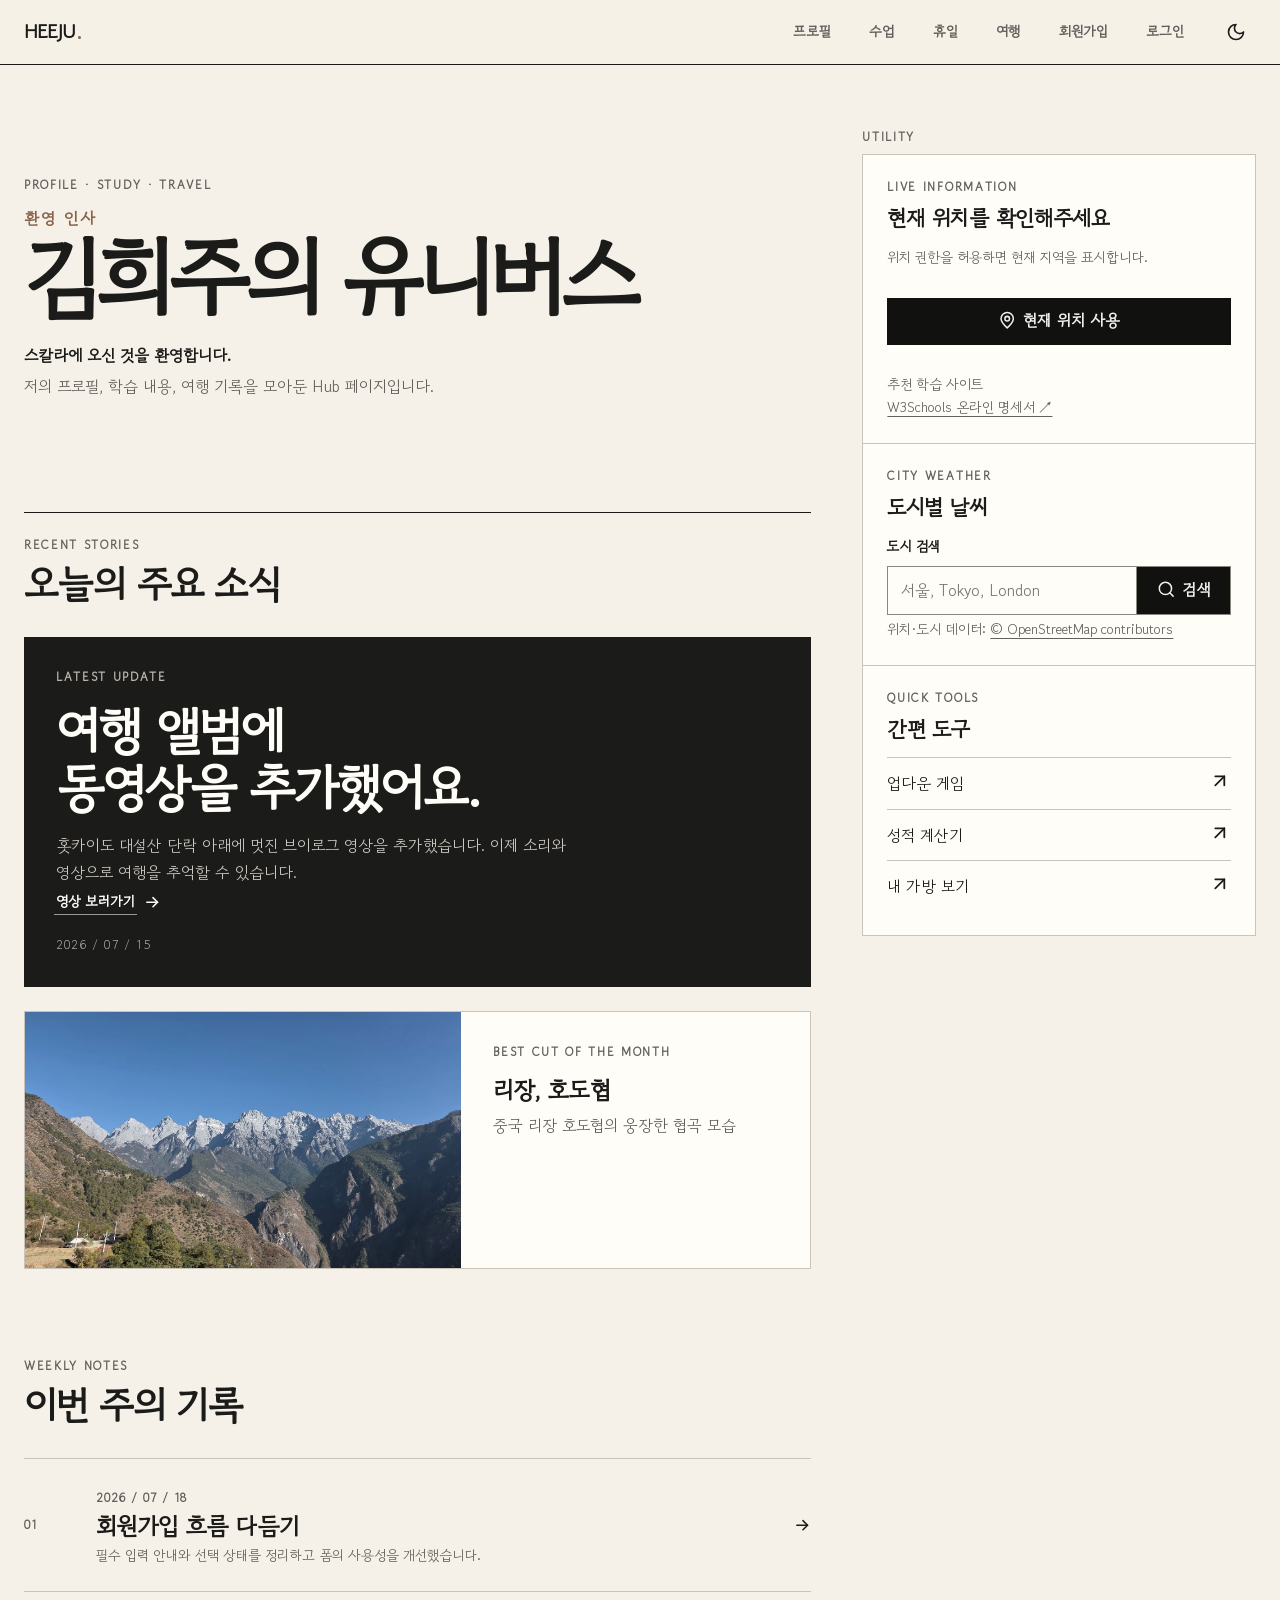
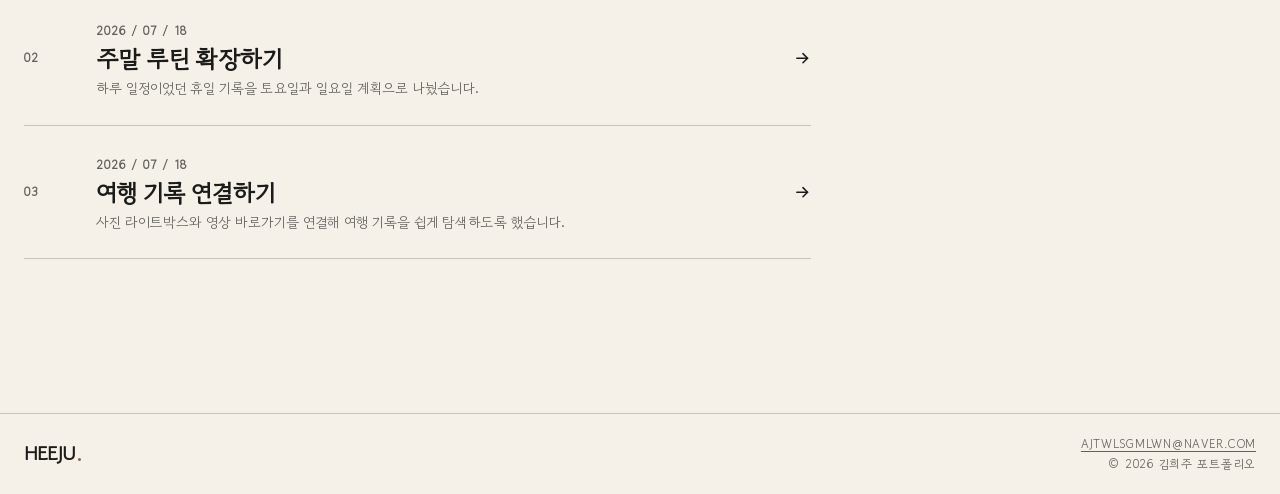
==== commit b8756a06: "기타 개선사항 적용" ====
--- a/html/index.html
+++ b/html/index.html
@@ -288,6 +288,7 @@
     <script src="../script/bag.js"></script>
     <script type="module" src="../script/realtimeInfo.js"></script>
     <script type="module" src="../script/currentLocation.js"></script>
+    <script src="../script/utilitySticky.js"></script>
     <script src="../script/tripLightbox.js"></script>
     <script src="../script/backToTop.js"></script>
   </body>
--- a/css/components.css
+++ b/css/components.css
@@ -114,6 +114,10 @@
   display: block;
   color: var(--color-error);
   font-size: var(--font-size-xs);
+}
+
+.form-error:empty {
+  display: none;
 }
 
 .form-counter {
--- a/css/pages.css
+++ b/css/pages.css
@@ -374,11 +374,11 @@
    -------------------------------------------------------------------------- */
 
 .result-main section {
-  padding-top: var(--space-4);
+  padding-top: 0;
 }
 
 .result-main section + section {
-  margin-top: var(--space-5);
+  margin-top: var(--space-4);
 }
 
 .result-main section h2 {
@@ -398,6 +398,30 @@
 
 .result-main section li + li {
   margin-top: var(--space-1);
+}
+
+.signup-result-heading > * {
+  opacity: 0;
+  transform: translateY(0.45rem);
+}
+
+.signup-result-heading.is-ready > * {
+  animation: signup-result-copy-in 360ms cubic-bezier(0.22, 1, 0.36, 1) both;
+}
+
+.signup-result-heading.is-ready > :nth-child(2) {
+  animation-delay: 70ms;
+}
+
+.signup-result-heading.is-ready > :nth-child(3) {
+  animation-delay: 140ms;
+}
+
+@keyframes signup-result-copy-in {
+  to {
+    opacity: 1;
+    transform: translateY(0);
+  }
 }
 
 /* AUTHENTICATION AND ACCOUNT
@@ -446,10 +470,6 @@
 .auth-form__error {
   min-height: 1.5rem;
   margin-block: var(--space-2);
-}
-
-.auth-form__error:empty {
-  display: none;
 }
 
 .auth-form__submit,
@@ -465,7 +485,8 @@
   font-weight: 700;
 }
 
-.auth-form__submit::before {
+.auth-form__submit::before,
+.my-page-logout::before {
   position: absolute;
   z-index: 0;
   inset: 0;
@@ -476,7 +497,8 @@
   transition: transform 180ms ease-out;
 }
 
-.auth-form__submit > span {
+.auth-form__submit > span,
+.my-page-logout > span {
   position: relative;
   z-index: 1;
   color: #fff;
@@ -484,7 +506,9 @@
 }
 
 .auth-form__submit:hover::before,
-.auth-form__submit:focus-visible::before {
+.auth-form__submit:focus-visible::before,
+.my-page-logout:hover::before,
+.my-page-logout:focus-visible::before {
   transform: scaleX(1);
 }
 
@@ -543,13 +567,6 @@
   min-width: 8rem;
   margin-top: var(--space-3);
   padding-inline: var(--space-3);
-  transition: color var(--transition-fast), background var(--transition-fast);
-}
-
-.my-page-logout:hover,
-.my-page-logout:focus-visible {
-  color: #111110;
-  background: #fff;
 }
 
 .my-page-guest h2 {
@@ -595,9 +612,14 @@
 }
 
 .planner-form input,
+.planner-form select,
+.planner-form button {
+  height: 3rem;
+}
+
+.planner-form input,
 .planner-form select {
   width: 100%;
-  min-height: 2.8rem;
   padding: 0.65rem 0.75rem;
   border: var(--border);
   color: var(--color-ink);
@@ -606,7 +628,6 @@
 }
 
 .planner-form button {
-  min-height: 2.8rem;
   padding-inline: var(--space-2);
   border: 1px solid var(--color-ink);
   color: var(--color-paper);
@@ -728,10 +749,10 @@
 }
 
 .result-links__grid a {
-  min-height: 7.5rem;
-  padding: var(--space-3);
+  min-height: 6rem;
+  padding: var(--space-2);
   display: flex;
-  align-items: flex-end;
+  align-items: center;
   justify-content: space-between;
   gap: var(--space-2);
   background: var(--color-surface);
--- a/css/home.css
+++ b/css/home.css
@@ -281,9 +281,13 @@
 }
 
 .home-utility {
-  position: sticky;
+  position: static;
   top: calc(var(--space-3) - clamp(var(--space-4), 5vw, var(--space-6)));
   padding-top: clamp(var(--space-4), 5vw, var(--space-6));
+}
+
+.home-utility.is-sticky {
+  position: sticky;
 }
 
 .home-utility .section-heading--compact {
@@ -300,7 +304,7 @@
 }
 
 .utility-grid article {
-  padding: var(--space-4);
+  padding: var(--space-3);
 }
 
 .utility-grid article + article {
@@ -308,7 +312,8 @@
 }
 
 .utility-grid h3 {
-  margin-block: var(--space-2) var(--space-3);
+  margin-block: 0.65rem var(--space-2);
+  font-size: clamp(1.1rem, 1.7vw, 1.35rem);
 }
 
 .home-location-panel > p:last-child,
@@ -318,18 +323,18 @@
 }
 
 .home-location-panel__status {
-  min-height: 2.9rem;
+  min-height: 2.5rem;
+  margin-bottom: 0.75rem;
+  color: var(--color-muted);
+  font-size: var(--font-size-sm);
+}
+
+.location-request-button {
+  position: relative;
+  width: 100%;
+  min-height: 2.65rem;
   margin-bottom: var(--space-2);
-  color: var(--color-muted);
-  font-size: var(--font-size-sm);
-}
-
-.location-request-button {
-  position: relative;
-  width: 100%;
-  min-height: 2.9rem;
-  margin-bottom: var(--space-3);
-  padding: 0.7rem var(--space-2);
+  padding: 0.55rem var(--space-2);
   overflow: hidden;
   isolation: isolate;
   border: 0;
@@ -382,7 +387,7 @@
 }
 
 .home-location-panel__recommendation {
-  margin-top: var(--space-2);
+  margin-top: 0.75rem;
 }
 
 .home-location-panel a,
@@ -395,6 +400,13 @@
   margin-bottom: var(--space-1);
   font-size: var(--font-size-sm);
   font-weight: 700;
+}
+
+.home-weather-panel input,
+.home-weather-panel select,
+.home-weather-panel button {
+  min-height: 2.65rem;
+  padding-block: 0.55rem;
 }
 
 .search-row {
@@ -473,13 +485,13 @@
 }
 
 #city-select {
-  margin-top: var(--space-2);
+  margin-top: 0.75rem;
 }
 
 #weather-box {
-  min-height: 5.5rem;
-  margin-block: var(--space-2);
-  padding: var(--space-2);
+  min-height: 4.75rem;
+  margin-block: 0.75rem;
+  padding: 0.75rem;
   color: var(--color-muted);
   background: var(--color-paper);
   font-size: var(--font-size-sm);
@@ -513,7 +525,7 @@
 
 .home-tools-panel button {
   width: 100%;
-  padding: var(--space-2) 0;
+  padding: 0.75rem 0;
   display: flex;
   justify-content: space-between;
   border: 0;
@@ -545,6 +557,6 @@
 }
 
 .home-tools-panel .ui-icon {
-  width: 1.5rem;
-  height: 1.5rem;
-}
+  width: 1.35rem;
+  height: 1.35rem;
+}
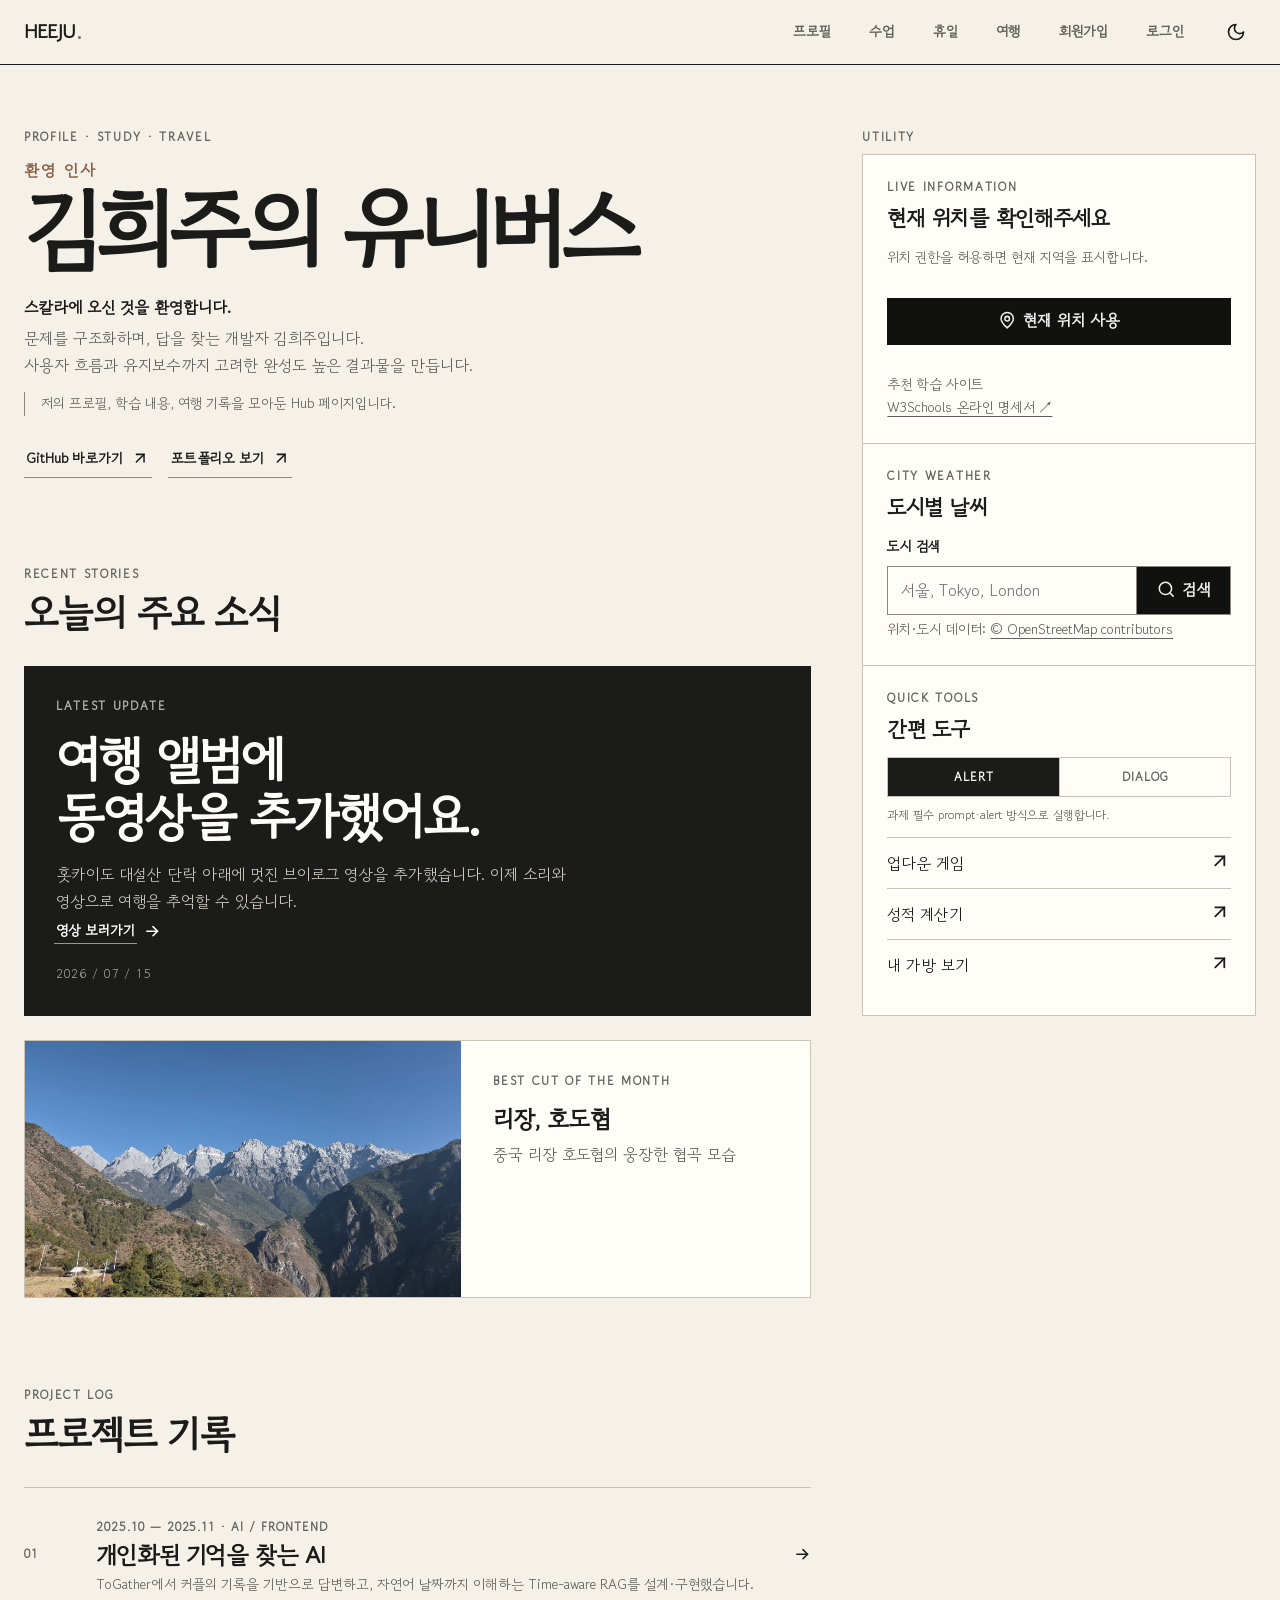
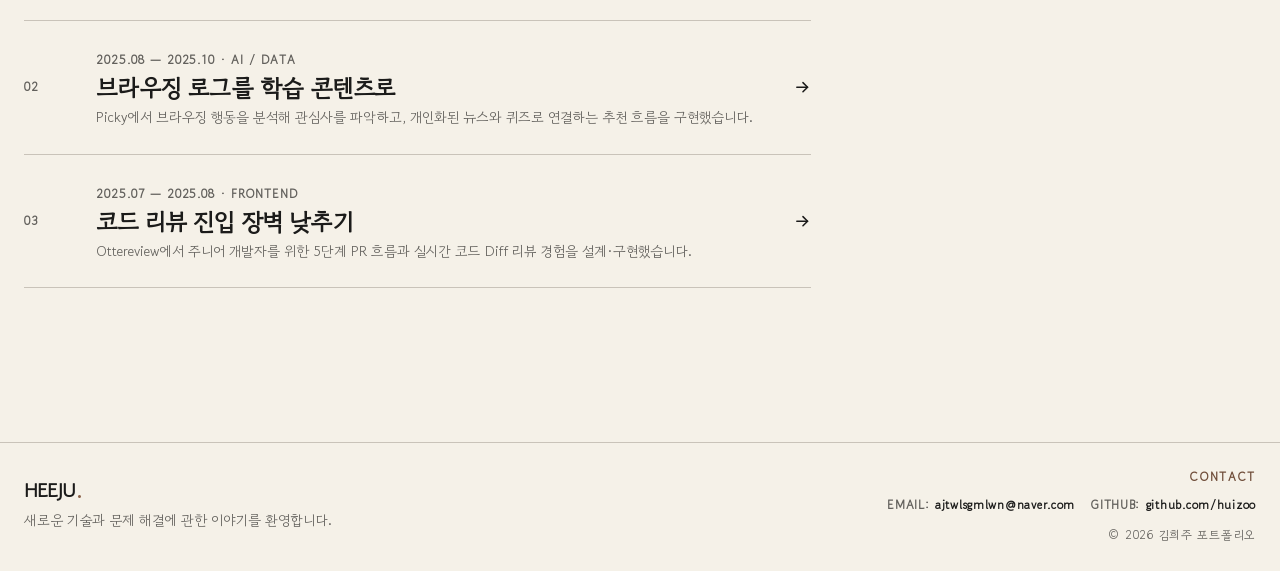
==== commit dfe6b39d: "feat: 포트폴리오 콘텐츠 및 UI 개선" ====
--- a/html/index.html
+++ b/html/index.html
@@ -3,7 +3,7 @@
   <head>
     <meta charset="UTF-8" />
     <meta name="viewport" content="width=device-width, initial-scale=1.0" />
-    <meta name="description" content="김희주의 개인 포털" />
+    <meta name="description" content="김희주의 개발 경험과 개인 기록을 담은 포트폴리오 허브" />
     <meta name="author" content="김희주" />
     <title>Welcome SKALA</title>
     <script src="../script/introBoot.js"></script>
@@ -55,8 +55,26 @@
                 </h1>
                 <p class="home-hero__welcome">스칼라에 오신 것을 환영합니다.</p>
                 <p class="hero-description">
+                  문제를 구조화하며, 답을 찾는 개발자 김희주입니다.<br />
+                  사용자 흐름과 유지보수까지 고려한 완성도 높은 결과물을 만듭니다.
+                </p>
+                <p class="home-hero__scope">
                   저의 프로필, 학습 내용, 여행 기록을 모아둔 Hub 페이지입니다.
                 </p>
+                <div class="home-hero__links" aria-label="개발자 외부 링크">
+                  <a href="https://github.com/huizoo" target="_blank" rel="noopener noreferrer">
+                    <span>GitHub 바로가기</span>
+                    <svg class="ui-icon" aria-hidden="true" viewBox="0 0 24 24">
+                      <path d="M7 17 17 7" /><path d="M7 7h10v10" />
+                    </svg>
+                  </a>
+                  <a href="../documents/portfolio.pdf" target="_blank" rel="noopener noreferrer">
+                    <span>포트폴리오 보기</span>
+                    <svg class="ui-icon" aria-hidden="true" viewBox="0 0 24 24">
+                      <path d="M7 17 17 7" /><path d="M7 7h10v10" />
+                    </svg>
+                  </a>
+                </div>
               </div>
             </section>
 
@@ -108,17 +126,17 @@
 
             <section class="home-notes" aria-labelledby="notes-title">
               <div class="section-heading">
-                <p class="eyebrow">WEEKLY NOTES</p>
-                <h2 id="notes-title">이번 주의 기록</h2>
+                <p class="eyebrow">PROJECT LOG</p>
+                <h2 id="notes-title">프로젝트 기록</h2>
               </div>
               <ol class="home-notes__list">
                 <li>
-                  <a href="./signUp.html">
+                  <a href="../documents/portfolio.pdf#page=3" target="_blank" rel="noopener noreferrer">
                     <span class="home-notes__index">01</span>
                     <div>
-                      <time datetime="2026-07-18">2026 / 07 / 18</time>
-                      <h3>회원가입 흐름 다듬기</h3>
-                      <p>필수 입력 안내와 선택 상태를 정리하고 폼의 사용성을 개선했습니다.</p>
+                      <time datetime="2025-10-10">2025.10 — 2025.11 · AI / FRONTEND</time>
+                      <h3>개인화된 기억을 찾는 AI</h3>
+                      <p>ToGather에서 커플의 기록을 기반으로 답변하고, 자연어 날짜까지 이해하는 Time-aware RAG를 설계·구현했습니다.</p>
                     </div>
                     <svg class="ui-icon" aria-hidden="true" viewBox="0 0 24 24">
                       <path d="M5 12h14" /><path d="m13 6 6 6-6 6" />
@@ -126,12 +144,12 @@
                   </a>
                 </li>
                 <li>
-                  <a href="./holiday.html">
+                  <a href="../documents/portfolio.pdf#page=7" target="_blank" rel="noopener noreferrer">
                     <span class="home-notes__index">02</span>
                     <div>
-                      <time datetime="2026-07-18">2026 / 07 / 18</time>
-                      <h3>주말 루틴 확장하기</h3>
-                      <p>하루 일정이었던 휴일 기록을 토요일과 일요일 계획으로 나눴습니다.</p>
+                      <time datetime="2025-08-25">2025.08 — 2025.10 · AI / DATA</time>
+                      <h3>브라우징 로그를 학습 콘텐츠로</h3>
+                      <p>Picky에서 브라우징 행동을 분석해 관심사를 파악하고, 개인화된 뉴스와 퀴즈로 연결하는 추천 흐름을 구현했습니다.</p>
                     </div>
                     <svg class="ui-icon" aria-hidden="true" viewBox="0 0 24 24">
                       <path d="M5 12h14" /><path d="m13 6 6 6-6 6" />
@@ -139,12 +157,12 @@
                   </a>
                 </li>
                 <li>
-                  <a href="./myTrip.html">
+                  <a href="../documents/portfolio.pdf#page=10" target="_blank" rel="noopener noreferrer">
                     <span class="home-notes__index">03</span>
                     <div>
-                      <time datetime="2026-07-18">2026 / 07 / 18</time>
-                      <h3>여행 기록 연결하기</h3>
-                      <p>사진 라이트박스와 영상 바로가기를 연결해 여행 기록을 쉽게 탐색하도록 했습니다.</p>
+                      <time datetime="2025-07-14">2025.07 — 2025.08 · FRONTEND</time>
+                      <h3>코드 리뷰 진입 장벽 낮추기</h3>
+                      <p>Ottereview에서 주니어 개발자를 위한 5단계 PR 흐름과 실시간 코드 Diff 리뷰 경험을 설계·구현했습니다.</p>
                     </div>
                     <svg class="ui-icon" aria-hidden="true" viewBox="0 0 24 24">
                       <path d="M5 12h14" /><path d="m13 6 6 6-6 6" />
@@ -229,21 +247,28 @@
               <article class="home-tools-panel">
                 <p class="eyebrow">QUICK TOOLS</p>
                 <h3>간편 도구</h3>
-                <button type="button" onclick="startUpDownGame()">
+                <div class="home-tools-panel__mode" role="group" aria-label="간편 도구 실행 방식">
+                  <button type="button" data-tool-mode="alert" aria-pressed="true">ALERT</button>
+                  <button type="button" data-tool-mode="dialog" aria-pressed="false">DIALOG</button>
+                </div>
+                <p class="home-tools-panel__mode-description" id="tool-mode-description" aria-live="polite">
+                  과제 필수 prompt·alert 방식으로 실행합니다.
+                </p>
+                <button type="button" onclick="runQuickTool('upDown')">
                   <span>업다운 게임</span>
                   <svg class="ui-icon" aria-hidden="true" viewBox="0 0 24 24">
                     <path d="M7 17 17 7" />
                     <path d="M7 7h10v10" />
                   </svg>
                 </button>
-                <button type="button" onclick="calculateGrade()">
+                <button type="button" onclick="runQuickTool('grade')">
                   <span>성적 계산기</span>
                   <svg class="ui-icon" aria-hidden="true" viewBox="0 0 24 24">
                     <path d="M7 17 17 7" />
                     <path d="M7 7h10v10" />
                   </svg>
                 </button>
-                <button type="button" onclick="showMyBag()">
+                <button type="button" onclick="runQuickTool('bag')">
                   <span>내 가방 보기</span>
                   <svg class="ui-icon" aria-hidden="true" viewBox="0 0 24 24">
                     <path d="M7 17 17 7" />
@@ -274,18 +299,72 @@
       </div>
     </dialog>
 
+    <dialog
+      class="quick-tool-dialog"
+      id="quick-tool-dialog"
+      aria-labelledby="quick-tool-title"
+      aria-describedby="quick-tool-description"
+    >
+      <div class="quick-tool-dialog__frame">
+        <button class="quick-tool-dialog__close" id="quick-tool-close" type="button" aria-label="도구 닫기">
+          <svg class="ui-icon" aria-hidden="true" viewBox="0 0 24 24">
+            <path d="m6 6 12 12" /><path d="m18 6-12 12" />
+          </svg>
+        </button>
+        <p class="eyebrow">DIALOG VERSION</p>
+        <h2 id="quick-tool-title">간편 도구</h2>
+        <p class="quick-tool-dialog__description" id="quick-tool-description"></p>
+        <div class="quick-tool-dialog__result" id="quick-tool-result" aria-live="polite"></div>
+        <form class="quick-tool-dialog__form" id="quick-tool-form" novalidate>
+          <label class="quick-tool-dialog__field" id="quick-tool-field">
+            <span id="quick-tool-input-label">값 입력</span>
+            <input
+              id="quick-tool-input"
+              type="number"
+              inputmode="numeric"
+              autocomplete="off"
+              aria-describedby="quick-tool-error"
+            />
+          </label>
+          <small class="quick-tool-dialog__error" id="quick-tool-error" role="alert"></small>
+          <div class="quick-tool-dialog__actions">
+            <button class="quick-tool-dialog__cancel" id="quick-tool-cancel" type="button">
+              <span>취소</span>
+            </button>
+            <button class="quick-tool-dialog__submit" type="submit">
+              <span id="quick-tool-submit-label">확인</span>
+            </button>
+          </div>
+        </form>
+      </div>
+    </dialog>
+
     <footer class="site-footer">
       <div class="layout-container site-footer__inner">
-        <p class="site-brand">HEEJU<span>.</span></p>
+        <div class="site-footer__identity">
+          <p class="site-brand">HEEJU<span>.</span></p>
+          <p class="site-footer__message">새로운 기술과 문제 해결에 관한 이야기를 환영합니다.</p>
+        </div>
         <div class="site-footer__meta">
-          <a href="mailto:ajtwlsgmlwn@naver.com">AJTWLSGMLWN@NAVER.COM</a
-          ><small>© 2026 김희주 포트폴리오</small>
+          <p class="eyebrow">CONTACT</p>
+          <nav class="site-footer__links" aria-label="연락처 및 외부 링크">
+            <a href="mailto:ajtwlsgmlwn@naver.com">
+              <span class="site-footer__link-label">EMAIL:</span>
+              <span>ajtwlsgmlwn@naver.com</span>
+            </a>
+            <a href="https://github.com/huizoo" target="_blank" rel="noopener noreferrer">
+              <span class="site-footer__link-label">GITHUB:</span>
+              <span>github.com/huizoo</span>
+            </a>
+          </nav>
+          <small>© 2026 김희주 포트폴리오</small>
         </div>
       </div>
     </footer>
     <script src="../script/upDown.js"></script>
     <script src="../script/grade.js"></script>
     <script src="../script/bag.js"></script>
+    <script src="../script/dialogTools.js"></script>
     <script type="module" src="../script/realtimeInfo.js"></script>
     <script type="module" src="../script/currentLocation.js"></script>
     <script src="../script/utilitySticky.js"></script>
--- a/css/style.css
+++ b/css/style.css
@@ -499,19 +499,62 @@
 }
 
 .site-footer__inner {
-  min-height: 5rem;
-  padding-block: var(--space-2);
+  min-height: 8rem;
+  padding-block: var(--space-3);
   display: flex;
   align-items: center;
   justify-content: space-between;
   gap: var(--space-4);
 }
 
+.site-footer__identity {
+  display: grid;
+  gap: var(--space-1);
+}
+
+.site-footer__message {
+  max-width: 26rem;
+  color: var(--color-muted);
+  font-size: var(--font-size-sm);
+}
+
 .site-footer__meta {
   display: flex;
   flex-direction: column;
   align-items: flex-end;
+  gap: 0.45rem;
   color: var(--color-muted);
   font-size: var(--font-size-xs);
   letter-spacing: 0.06em;
 }
+
+.site-footer__meta .eyebrow {
+  color: var(--color-accent-dark);
+}
+
+.site-footer__links {
+  display: flex;
+  flex-wrap: wrap;
+  justify-content: flex-end;
+  gap: var(--space-2);
+}
+
+.site-footer__links a {
+  padding-block: 0.15rem;
+  display: inline-flex;
+  flex-wrap: wrap;
+  gap: 0.35rem;
+  color: var(--color-ink);
+  font-weight: 700;
+  text-decoration: none;
+  transition: color var(--transition-fast);
+}
+
+.site-footer__link-label {
+  color: var(--color-muted);
+}
+
+.site-footer__links a:hover,
+.site-footer__links a:focus-visible {
+  color: var(--color-accent-dark);
+}
--- a/css/components.css
+++ b/css/components.css
@@ -384,6 +384,197 @@
   transform: translateY(-1px);
 }
 
+/* QUICK TOOL DIALOG
+   -------------------------------------------------------------------------- */
+
+.quick-tool-dialog {
+  width: min(calc(100% - 2rem), 32rem);
+  max-height: calc(100dvh - 2rem);
+  padding: 0;
+  overflow: visible;
+  border: 0;
+  color: var(--color-ink);
+  background: transparent;
+}
+
+.quick-tool-dialog::backdrop {
+  background: rgb(17 17 16 / 68%);
+  backdrop-filter: blur(4px);
+}
+
+.quick-tool-dialog__frame {
+  position: relative;
+  max-height: calc(100dvh - 2rem);
+  padding: clamp(var(--space-3), 5vw, var(--space-4));
+  overflow-y: auto;
+  border: 1px solid var(--color-ink);
+  color: var(--color-ink);
+  background: var(--color-surface);
+}
+
+.quick-tool-dialog__close {
+  position: absolute;
+  top: var(--space-2);
+  right: var(--space-2);
+  width: 2.5rem;
+  height: 2.5rem;
+  padding: 0;
+  display: grid;
+  place-items: center;
+  border: 0;
+  color: var(--color-ink);
+  background: transparent;
+}
+
+.quick-tool-dialog .eyebrow {
+  margin-bottom: var(--space-1);
+}
+
+.quick-tool-dialog h2 {
+  padding-right: 3rem;
+  font-size: clamp(1.65rem, 5vw, 2.35rem);
+}
+
+.quick-tool-dialog__description {
+  margin-top: var(--space-1);
+  color: var(--color-muted);
+  font-size: var(--font-size-sm);
+}
+
+.quick-tool-dialog__result {
+  min-height: 3.5rem;
+  margin-block: var(--space-3) var(--space-2);
+  padding: var(--space-2);
+  display: grid;
+  align-content: center;
+  gap: var(--space-1);
+  color: var(--color-muted);
+  background: var(--color-paper);
+  font-size: var(--font-size-sm);
+  white-space: pre-line;
+}
+
+.quick-tool-dialog__result.is-complete {
+  color: var(--color-ink);
+}
+
+.quick-tool-dialog__result ul {
+  padding: 0;
+  display: grid;
+  gap: 0.45rem;
+  list-style: none;
+}
+
+.quick-tool-dialog__result li {
+  display: flex;
+  justify-content: space-between;
+  gap: var(--space-2);
+}
+
+.quick-tool-dialog__result p {
+  margin-top: var(--space-1);
+  padding-top: var(--space-1);
+  border-top: var(--border);
+  color: var(--color-muted);
+  text-align: right;
+}
+
+.quick-tool-dialog__form {
+  display: grid;
+  gap: var(--space-1);
+}
+
+.quick-tool-dialog__field span {
+  margin-bottom: 0.45rem;
+  display: block;
+  font-size: var(--font-size-sm);
+  font-weight: 700;
+}
+
+.quick-tool-dialog__field input {
+  width: 100%;
+  height: 3rem;
+  padding: 0.65rem 0.75rem;
+  border: 1px solid var(--color-line-strong);
+  color: var(--color-ink);
+  background: var(--color-paper);
+}
+
+.quick-tool-dialog__field input:focus {
+  border-color: var(--color-accent);
+  outline: 0;
+}
+
+.quick-tool-dialog__error {
+  color: var(--color-error);
+  font-size: var(--font-size-xs);
+}
+
+.quick-tool-dialog__error:empty {
+  display: none;
+}
+
+.quick-tool-dialog__actions {
+  margin-top: var(--space-1);
+  display: flex;
+  justify-content: flex-end;
+  gap: var(--space-1);
+}
+
+.quick-tool-dialog__actions button {
+  position: relative;
+  min-width: 6.5rem;
+  min-height: 2.75rem;
+  padding-inline: var(--space-2);
+  overflow: hidden;
+  isolation: isolate;
+  border: 1px solid var(--color-ink);
+  font-weight: 700;
+}
+
+.quick-tool-dialog__actions button::before {
+  position: absolute;
+  z-index: 0;
+  inset: 0;
+  content: "";
+  transform: scaleX(0);
+  transform-origin: left;
+  transition: transform 180ms ease-out;
+}
+
+.quick-tool-dialog__actions button > span {
+  position: relative;
+  z-index: 1;
+}
+
+.quick-tool-dialog__actions button:hover::before,
+.quick-tool-dialog__actions button:focus-visible::before {
+  transform: scaleX(1);
+}
+
+.quick-tool-dialog__cancel {
+  color: var(--color-ink);
+  background: transparent;
+}
+
+.quick-tool-dialog__cancel::before {
+  background: var(--color-mark);
+}
+
+.quick-tool-dialog__submit {
+  color: #fff;
+  background: #111110;
+}
+
+.quick-tool-dialog__submit::before {
+  background: #fff;
+}
+
+.quick-tool-dialog__submit > span {
+  color: #fff;
+  mix-blend-mode: difference;
+}
+
 /* CLASS TABLE
    -------------------------------------------------------------------------- */
 .table-scroll {
--- a/css/pages.css
+++ b/css/pages.css
@@ -39,6 +39,31 @@
 
 .profile-section dd {
   color: var(--color-muted);
+}
+
+.profile-interview dl {
+  grid-template-columns: 1fr;
+  gap: 0;
+}
+
+.profile-interview dt {
+  padding-bottom: var(--space-1);
+  font-size: clamp(1rem, 2vw, 1.15rem);
+}
+
+.profile-interview dt:not(:first-child) {
+  padding-top: var(--space-3);
+}
+
+.profile-interview dt span {
+  margin-right: 0.5rem;
+  color: var(--color-accent-dark);
+  font-size: var(--font-size-xs);
+  letter-spacing: 0.08em;
+}
+
+.profile-interview dd {
+  padding-block: 0;
 }
 
 /* HOLIDAY PAGE
@@ -636,9 +661,65 @@
   white-space: nowrap;
 }
 
+.planner-form button[type="submit"] {
+  position: relative;
+  overflow: hidden;
+  isolation: isolate;
+  border-color: #111110;
+  color: #fff;
+  background: #111110;
+}
+
+.planner-form button[type="submit"]::before {
+  position: absolute;
+  z-index: 0;
+  inset: 0;
+  background: #fff;
+  content: "";
+  transform: scaleX(0);
+  transform-origin: left;
+  transition: transform 180ms ease-out;
+}
+
+.planner-form button[type="submit"] > span {
+  position: relative;
+  z-index: 1;
+  color: #fff;
+  mix-blend-mode: difference;
+}
+
+.planner-form button[type="submit"]:hover::before,
+.planner-form button[type="submit"]:focus-visible::before {
+  transform: scaleX(1);
+}
+
 .planner-form .planner-form__cancel {
+  position: relative;
+  overflow: hidden;
+  isolation: isolate;
   color: var(--color-ink);
   background: transparent;
+}
+
+.planner-form__cancel::before {
+  position: absolute;
+  z-index: 0;
+  inset: 0;
+  background: var(--color-mark);
+  content: "";
+  transform: scaleX(0);
+  transform-origin: left;
+  transition: transform 180ms ease-out;
+}
+
+.planner-form__cancel > span {
+  position: relative;
+  z-index: 1;
+}
+
+.planner-form__cancel:hover::before,
+.planner-form__cancel:focus-visible::before {
+  transform: scaleX(1);
 }
 
 .planner-toolbar {
@@ -650,7 +731,6 @@
 }
 
 .planner-toolbar p,
-.planner-status,
 .planner-empty {
   color: var(--color-muted);
   font-size: var(--font-size-sm);
@@ -713,18 +793,16 @@
 }
 
 .planner-empty {
-  padding: var(--space-4);
+  min-height: 4.75rem;
+  padding: var(--space-2) var(--space-3);
+  display: grid;
+  place-items: center;
   background: var(--color-surface);
   text-align: center;
 }
 
 .planner-empty[hidden] {
   display: none;
-}
-
-.planner-status {
-  min-height: 1.5em;
-  margin-top: var(--space-1);
 }
 
 /* RESULT NAVIGATION
--- a/css/home.css
+++ b/css/home.css
@@ -32,7 +32,6 @@
   padding-block: clamp(var(--space-4), 5vw, var(--space-6));
   display: flex;
   align-items: center;
-  border-bottom: 1px solid var(--color-ink);
 }
 
 .home-hero__copy {
@@ -71,6 +70,50 @@
 .hero-description {
   max-width: 36rem;
   color: var(--color-muted);
+}
+
+.home-hero__scope {
+  max-width: 36rem;
+  margin-top: 0.9rem;
+  padding-left: var(--space-2);
+  border-left: 1px solid var(--color-line-strong);
+  color: var(--color-muted);
+  font-size: var(--font-size-sm);
+}
+
+.home-hero__links {
+  margin-top: var(--space-3);
+  display: flex;
+  flex-wrap: wrap;
+  gap: var(--space-2);
+}
+
+.home-hero__links a {
+  padding: 0.45rem 0.15rem;
+  display: inline-flex;
+  align-items: center;
+  gap: var(--space-1);
+  border-bottom: 1px solid var(--color-line-strong);
+  color: var(--color-ink);
+  font-size: var(--font-size-sm);
+  font-weight: 700;
+  text-decoration: none;
+  transition: border-color var(--transition-fast), color var(--transition-fast);
+}
+
+.home-hero__links a:hover,
+.home-hero__links a:focus-visible {
+  border-color: var(--color-ink);
+  color: var(--color-accent-dark);
+}
+
+.home-hero__links .ui-icon {
+  transition: transform var(--transition-fast);
+}
+
+.home-hero__links a:hover .ui-icon,
+.home-hero__links a:focus-visible .ui-icon {
+  transform: translate(2px, -2px);
 }
 
 .home-content {
@@ -523,7 +566,40 @@
   animation: loading-dots 1.5s steps(1, end) infinite;
 }
 
-.home-tools-panel button {
+.home-tools-panel__mode {
+  margin-bottom: var(--space-1);
+  display: grid;
+  grid-template-columns: repeat(2, minmax(0, 1fr));
+  border: var(--border);
+}
+
+.home-tools-panel__mode button {
+  min-height: 2.35rem;
+  padding: 0.4rem 0.55rem;
+  border: 0;
+  color: var(--color-muted);
+  background: transparent;
+  font-size: var(--font-size-xs);
+  font-weight: 700;
+  letter-spacing: 0.08em;
+}
+
+.home-tools-panel__mode button + button {
+  border-left: var(--border);
+}
+
+.home-tools-panel__mode button[aria-pressed="true"] {
+  color: var(--color-surface);
+  background: var(--color-ink);
+}
+
+.home-tools-panel__mode-description {
+  margin-bottom: 0.75rem;
+  color: var(--color-muted);
+  font-size: var(--font-size-xs);
+}
+
+.home-tools-panel > button {
   width: 100%;
   padding: 0.75rem 0;
   display: flex;
@@ -536,7 +612,7 @@
   transition: color var(--transition-fast), padding var(--transition-fast);
 }
 
-.home-tools-panel button > span:first-child {
+.home-tools-panel > button > span:first-child {
   padding: 0.08em 0.16em;
   margin: -0.08em -0.16em;
   background-image: linear-gradient(var(--color-mark), var(--color-mark));
@@ -546,12 +622,12 @@
   transition: background-size 240ms ease-out;
 }
 
-.home-tools-panel button:hover > span:first-child,
-.home-tools-panel button:focus-visible > span:first-child {
+.home-tools-panel > button:hover > span:first-child,
+.home-tools-panel > button:focus-visible > span:first-child {
   background-size: 100% 100%;
 }
 
-.home-tools-panel button:hover {
+.home-tools-panel > button:hover {
   padding-inline: var(--space-1);
   color: var(--color-accent-dark);
 }
--- a/css/responsive.css
+++ b/css/responsive.css
@@ -275,6 +275,10 @@
   .site-footer__meta {
     align-items: flex-start;
   }
+
+  .site-footer__links {
+    justify-content: flex-start;
+  }
 }
 
 @media (max-width: 30rem) {
@@ -285,6 +289,14 @@
 
   .trip-soundtrack__bar {
     padding: var(--space-2);
+  }
+
+  .quick-tool-dialog__actions {
+    flex-direction: column-reverse;
+  }
+
+  .quick-tool-dialog__actions button {
+    width: 100%;
   }
 
   .class-table th,
